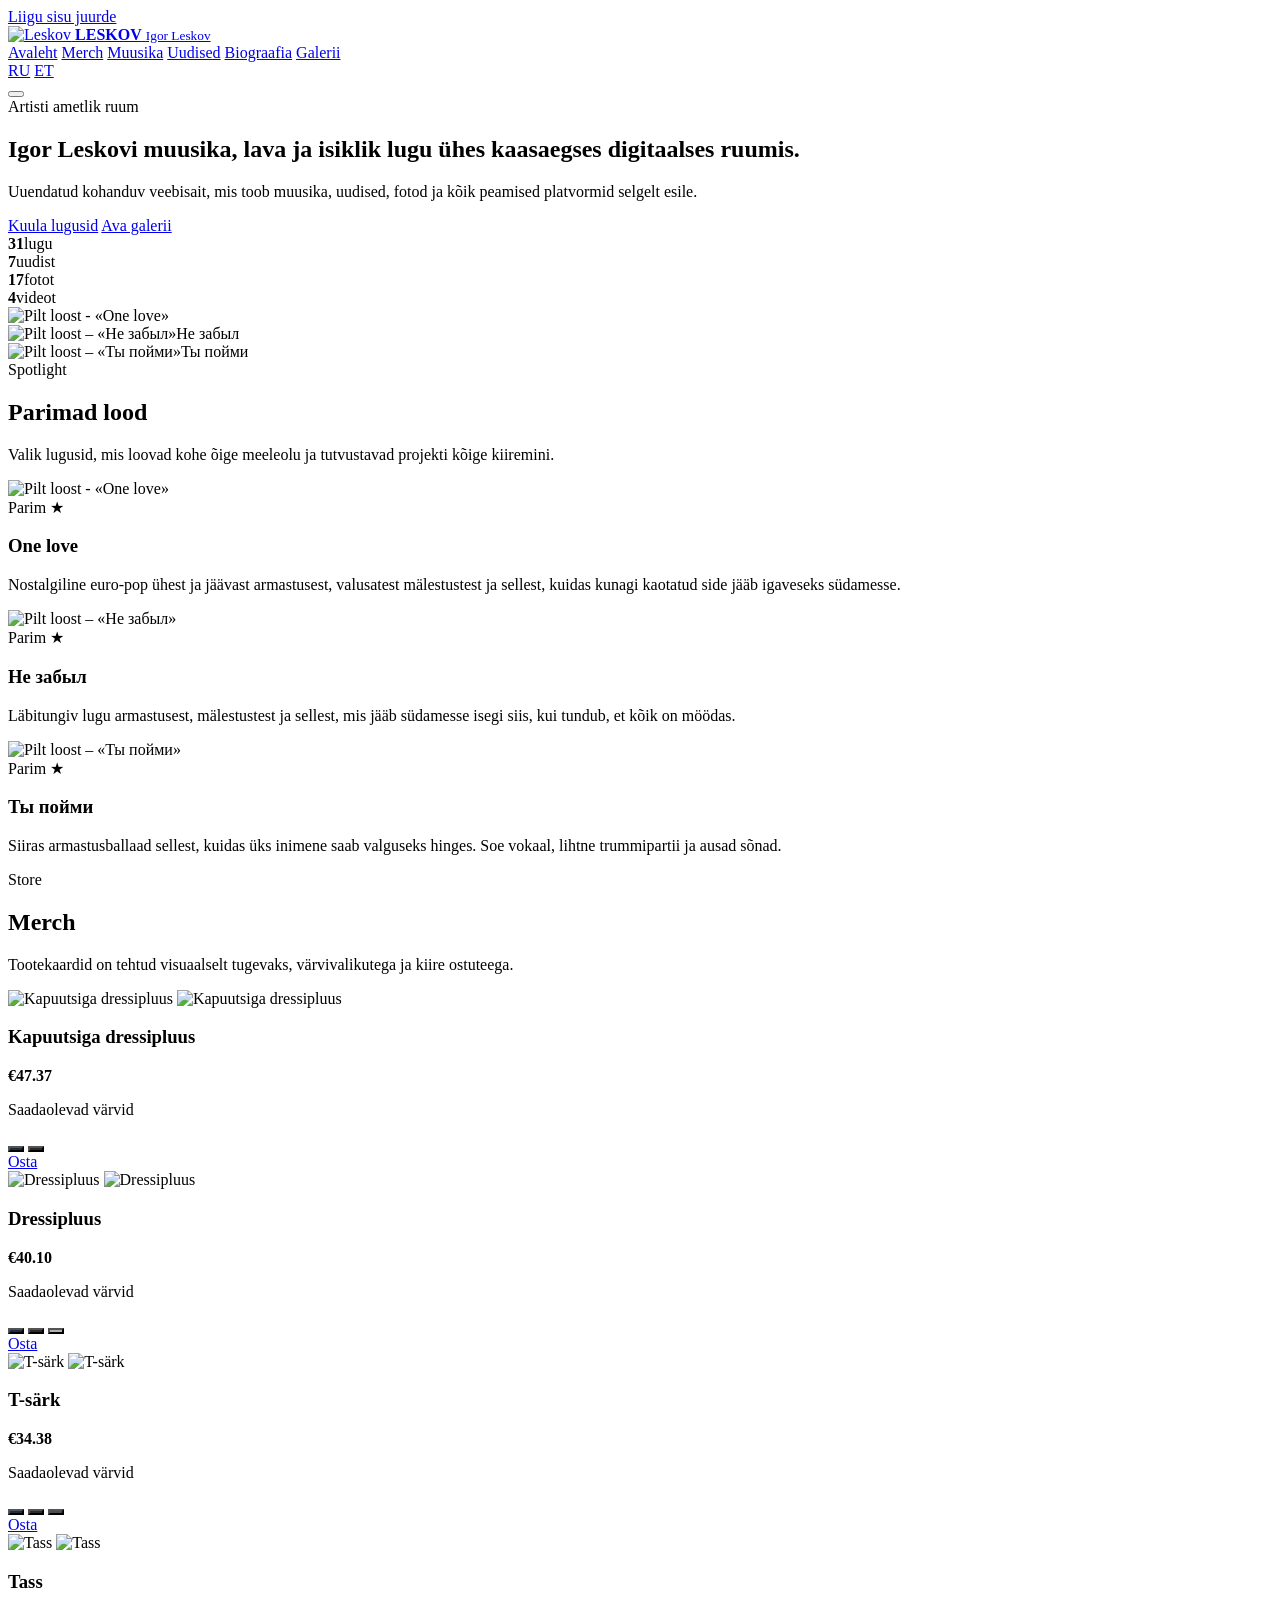
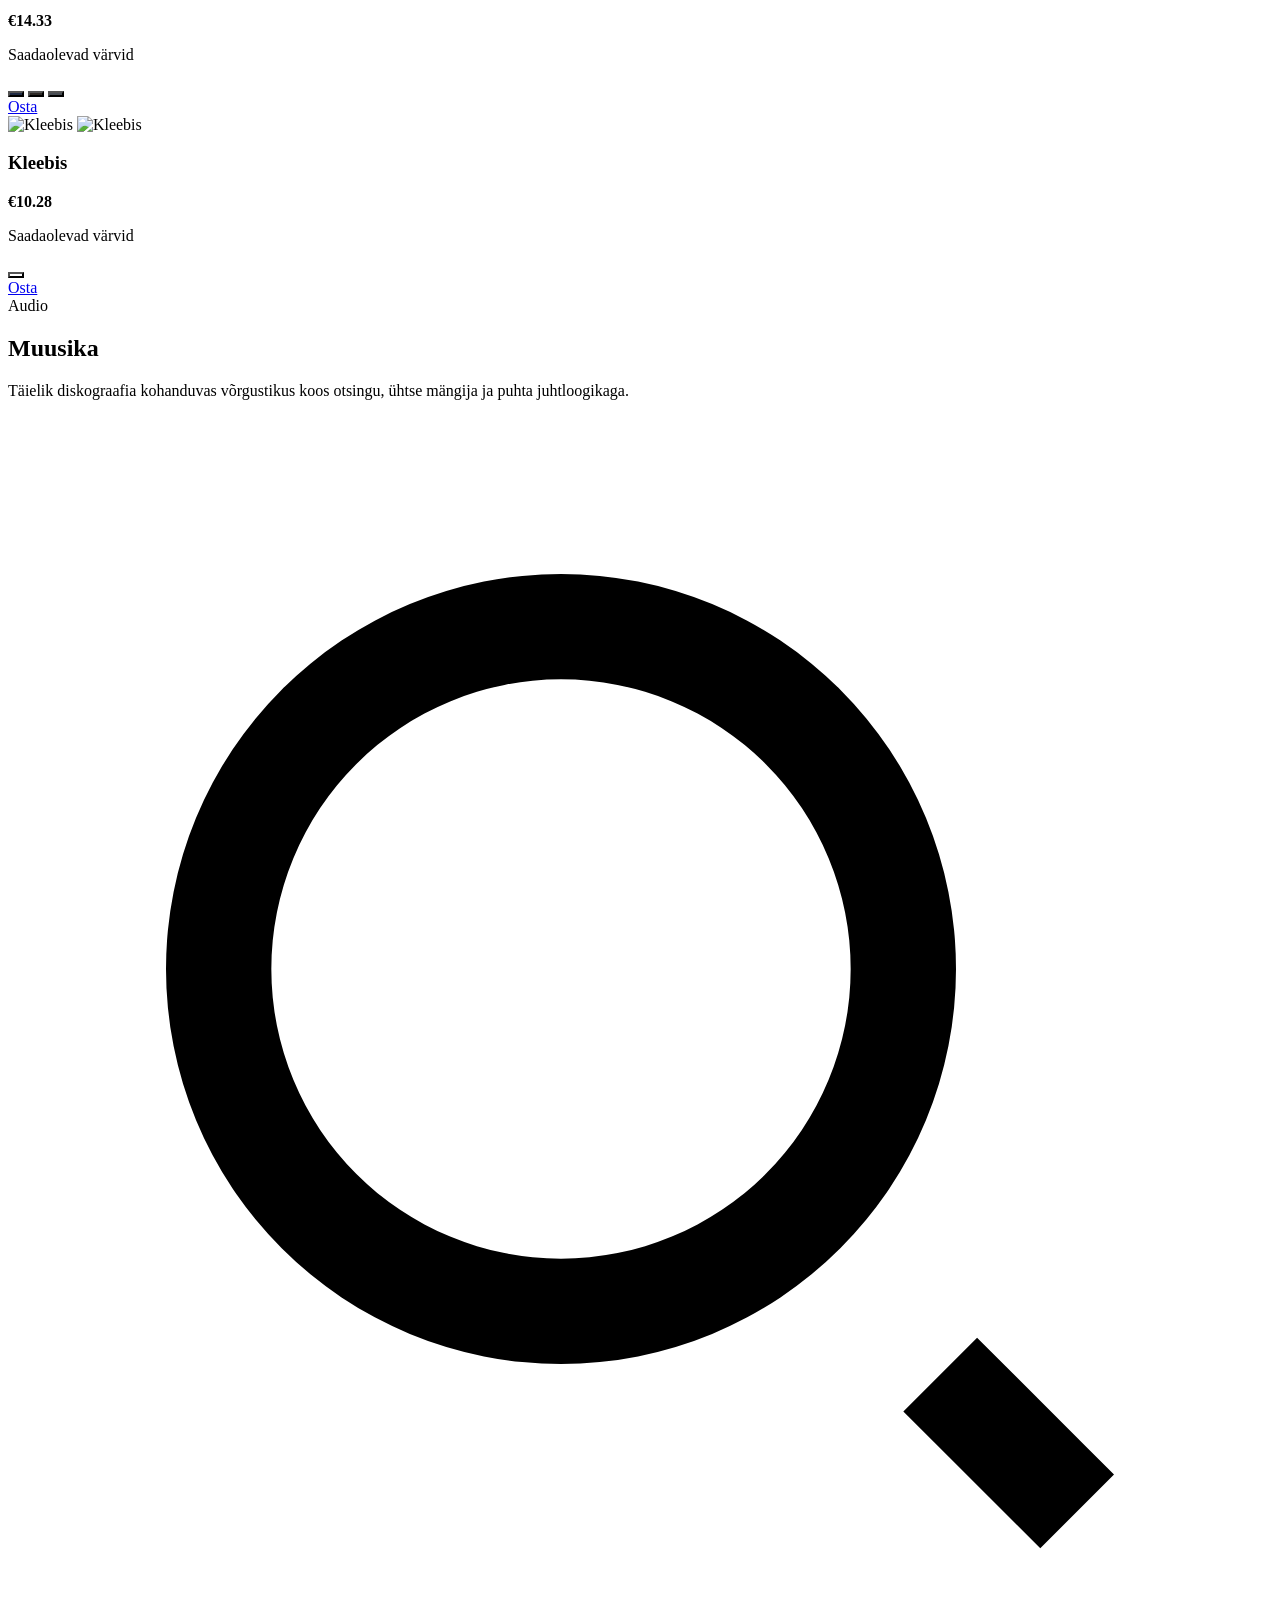
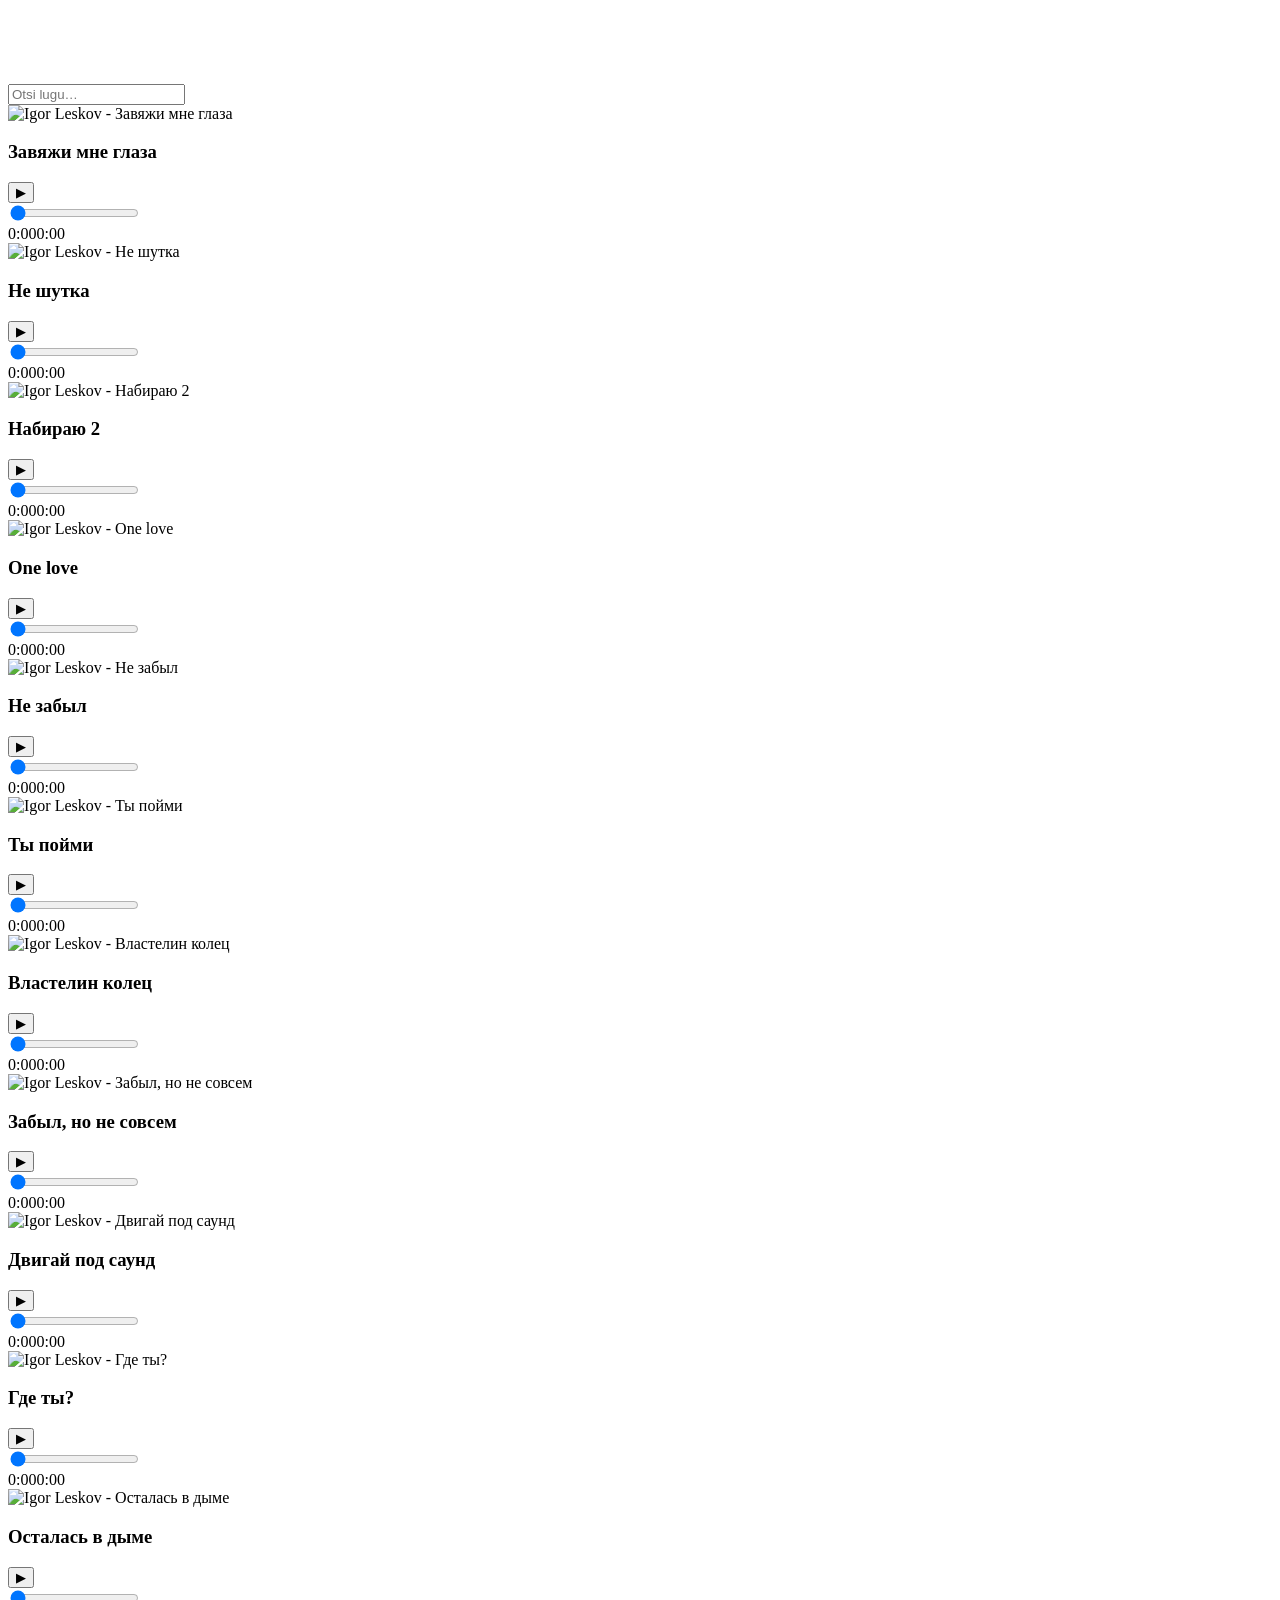
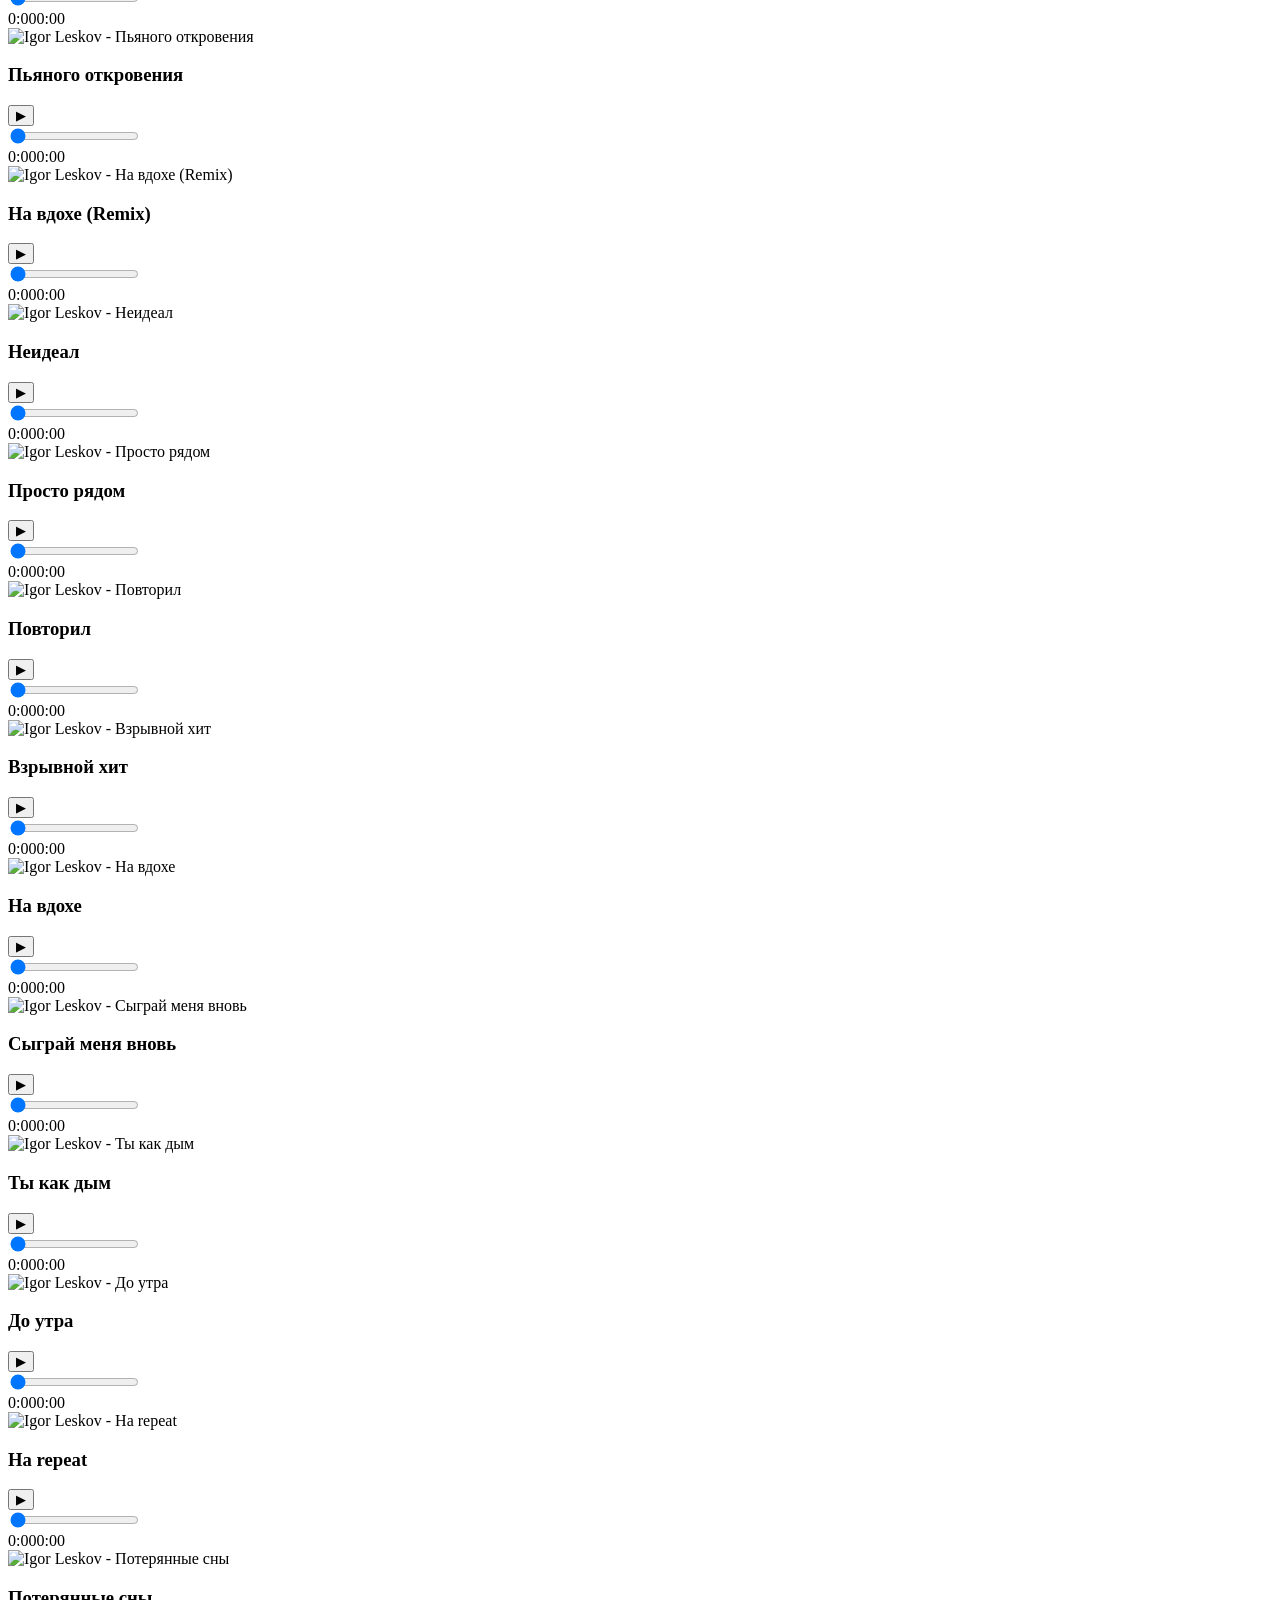
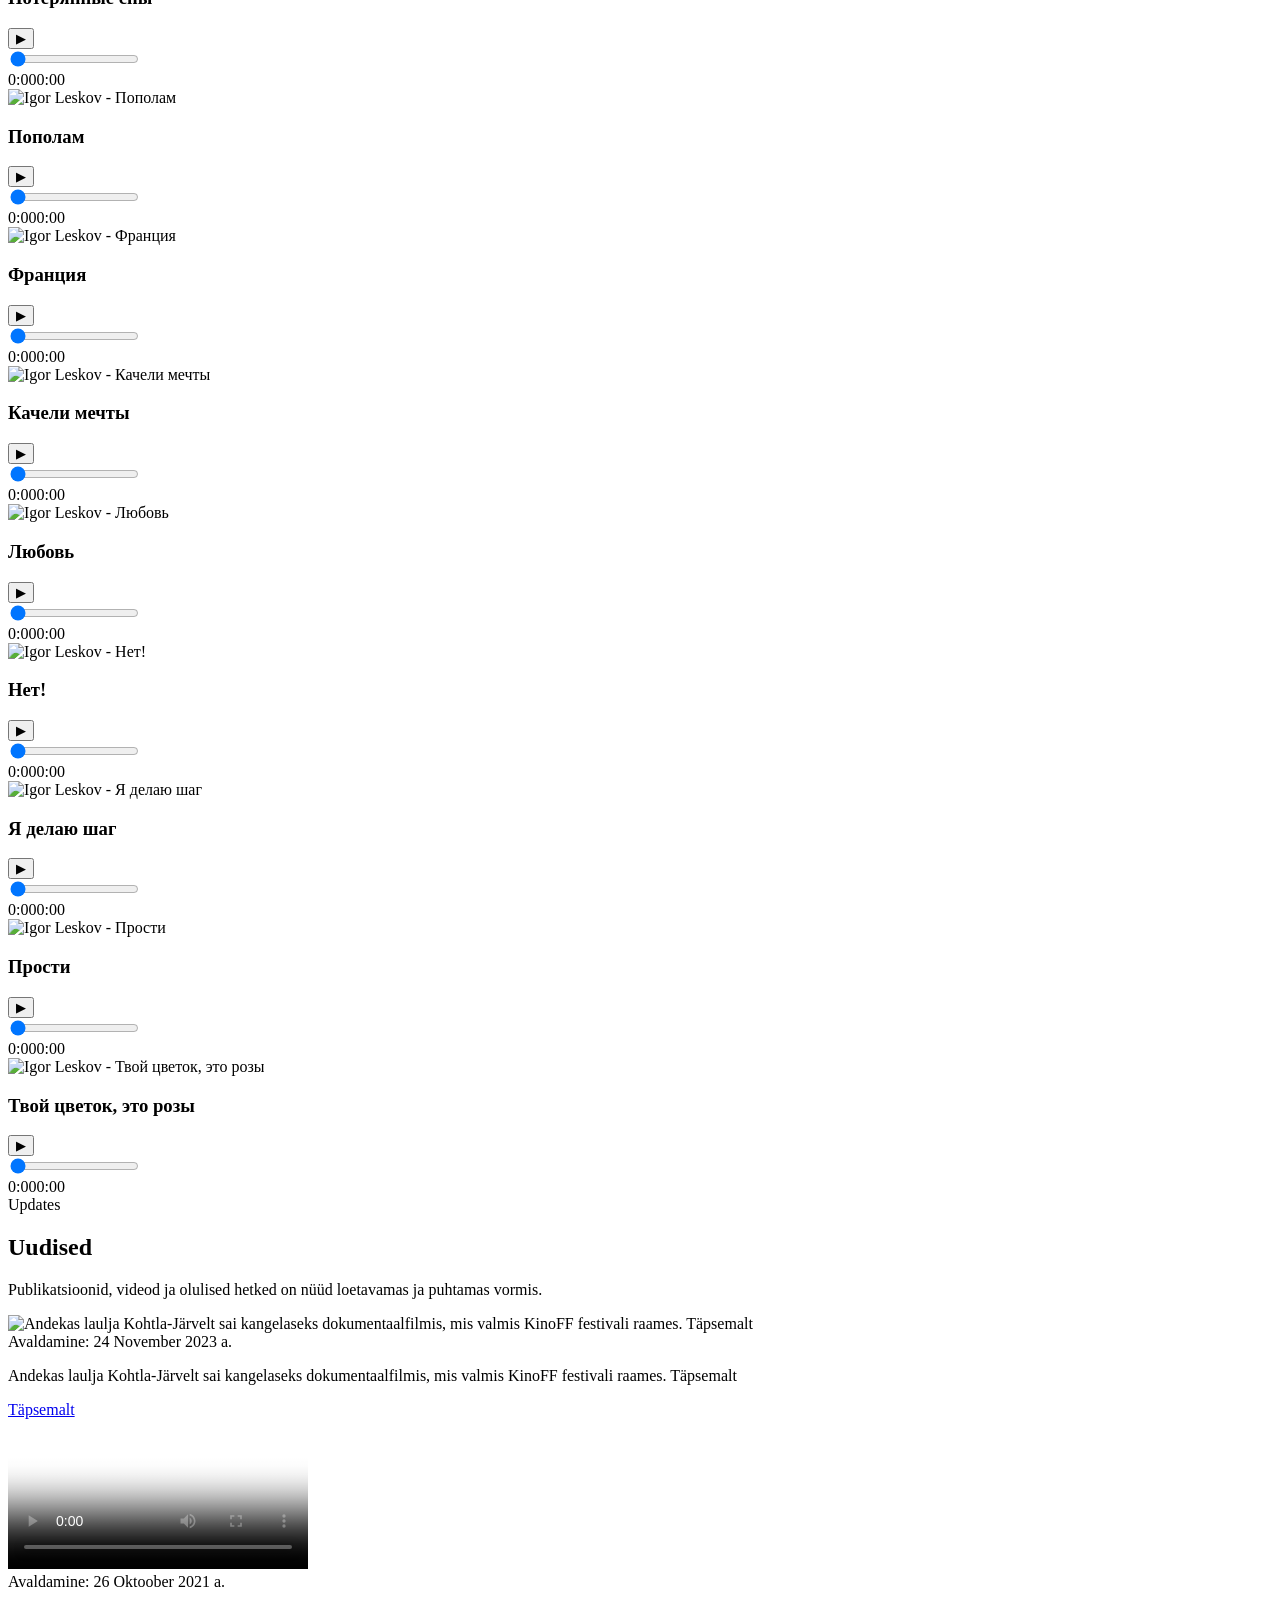
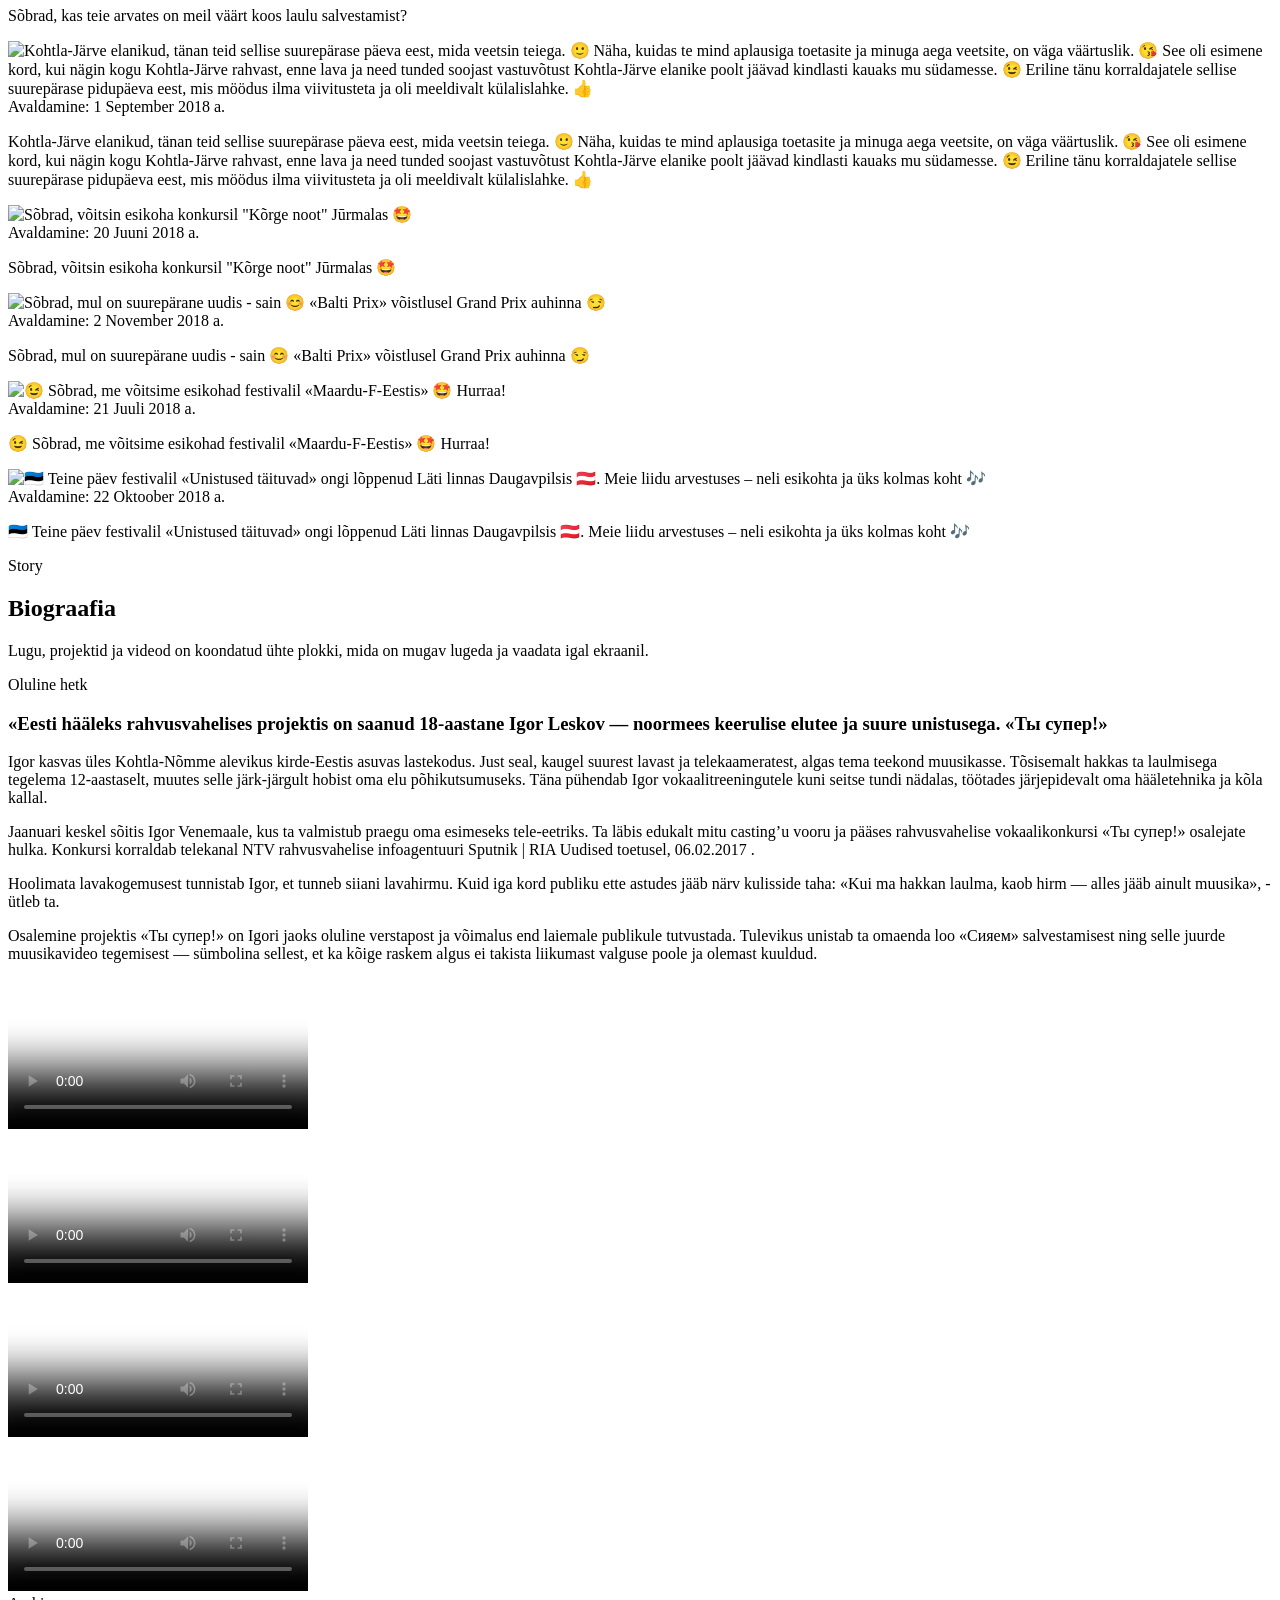
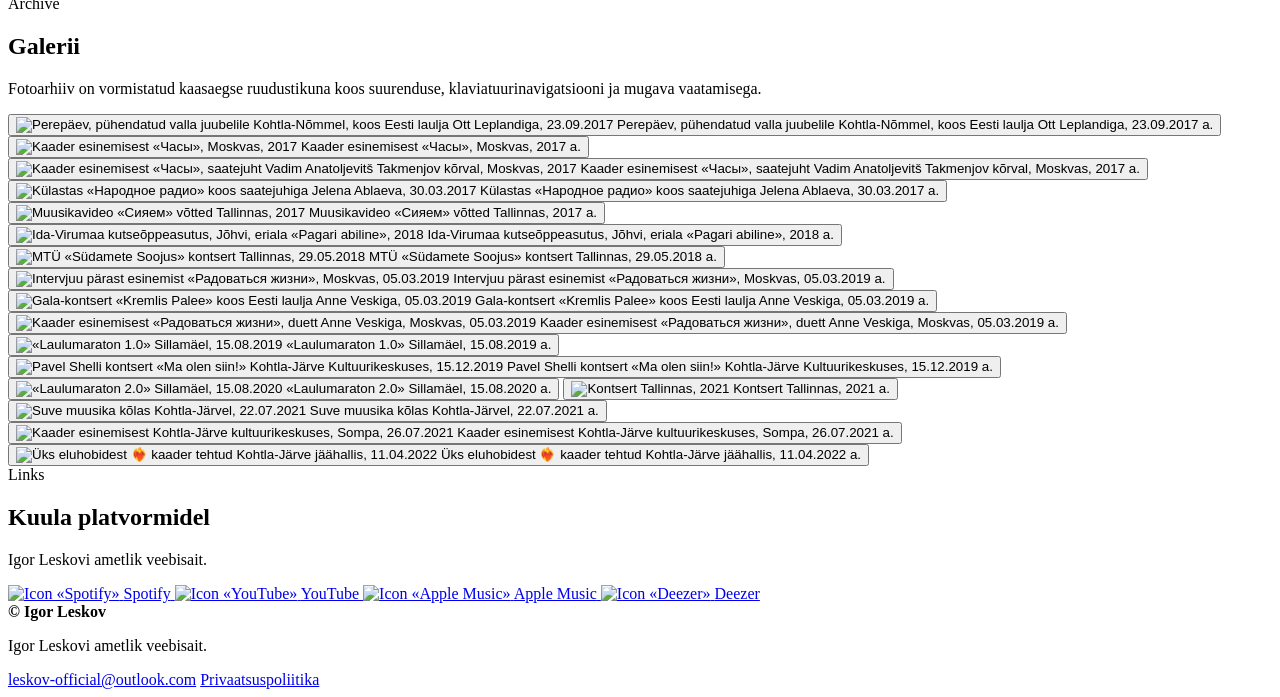
==== index_et.html @ e86a99e0 "Add files via upload" ====
<!DOCTYPE html>
<html lang="et">
<head>
  <meta charset="UTF-8">
  <meta name="viewport" content="width=device-width, initial-scale=1.0">
  <title>Leskov — ametlik veebisait</title>
  <meta name="description" content="Igor Leskovi ametlik veebisait: muusika, uudised, biograafia, videod, galerii ja merch kaasaegses kohanduvas vormis.">
  <meta name="theme-color" content="#090b17">
  <meta property="og:title" content="Leskov — ametlik veebisait">
  <meta property="og:description" content="Igor Leskovi ametlik veebisait: muusika, uudised, biograafia, videod, galerii ja merch kaasaegses kohanduvas vormis.">
  <meta property="og:type" content="website">
  <meta property="og:url" content="https://leskov.online/index_et.html">
  <meta property="og:image" content="https://leskov.online/images/1.webp">
  <meta property="og:locale" content="et_EE">
  <meta name="twitter:card" content="summary_large_image">
  <link rel="icon" href="images/dark-favicon.png" type="image/x-icon">
  <link rel="apple-touch-icon" sizes="180x180" href="images/apple-touch-icon.webp">
  <link rel="manifest" href="manifest.json">
  <link rel="canonical" href="https://leskov.online/index_et.html">
  <link rel="alternate" hreflang="ru" href="https://leskov.online/index.html">
  <link rel="alternate" hreflang="et" href="https://leskov.online/index_et.html">
  <link rel="alternate" hreflang="x-default" href="https://leskov.online/index.html">
  <link rel="preload" href="styles/site.css" as="style">
  <link rel="stylesheet" href="styles/site.css">
  <script type="application/ld+json">{
  "@context": "https://schema.org",
  "@type": "MusicGroup",
  "name": "Igor Leskov",
  "alternateName": "Leskov",
  "url": "https://leskov.online/index_et.html",
  "image": "https://leskov.online/images/1.webp",
  "sameAs": [
    "https://open.spotify.com/artist/6qrNmKP6uxLt9IH6cuPBic",
    "https://youtube.com/channel/UCfC91zJRgy1RGHSk66JaquA",
    "https://music.apple.com/ee/artist/igor-leskov/1499182530",
    "https://deezer.com/de/artist/64176502"
  ],
  "description": "Igor Leskovi ametlik veebisait: muusika, uudised, biograafia, videod, galerii ja merch kaasaegses kohanduvas vormis."
}</script>
</head>
<body data-lang="et">
  <a class="skip-link" href="#content">Liigu sisu juurde</a>
  <div class="page-shell">
    <div class="bg-orb bg-orb-one"></div>
    <div class="bg-orb bg-orb-two"></div>
    <div class="bg-grid"></div>

    <header class="site-header">
      <div class="container header-inner">
        <a class="brand" href="index_et.html" aria-label="Leskov home">
          <img src="images/logo.webp" alt="Leskov" width="56" height="56" fetchpriority="high">
          <span class="brand-copy">
            <strong>LESKOV</strong>
            <small>Igor Leskov</small>
          </span>
        </a>

        <nav class="site-nav" id="site-nav" aria-label="primary">
          <a href="#home" data-nav-link>Avaleht</a>
<a href="#shop" data-nav-link>Merch</a>
<a href="#music" data-nav-link>Muusika</a>
<a href="#news" data-nav-link>Uudised</a>
<a href="#biography" data-nav-link>Biograafia</a>
<a href="#gallery" data-nav-link>Galerii</a>
        </nav>

        <div class="header-actions">
          <div class="language-switcher">
            <a class="lang-pill " href="index.html">RU</a>
            <a class="lang-pill is-active" href="index_et.html">ET</a>
          </div>
          <button class="menu-toggle" type="button" aria-expanded="false" aria-controls="site-nav" aria-label="Ava menüü" data-menu-toggle>
            <span></span><span></span><span></span>
          </button>
        </div>
      </div>
    </header>

    <main id="content">
      <section class="hero-section" id="home">
        <div class="container hero-grid">
          <div class="hero-copy reveal">
            <span class="eyebrow">Artisti ametlik ruum</span>
            <h1>Igor Leskovi muusika, lava ja isiklik lugu ühes kaasaegses digitaalses ruumis.</h1>
            <p>Uuendatud kohanduv veebisait, mis toob muusika, uudised, fotod ja kõik peamised platvormid selgelt esile.</p>
            <div class="hero-actions">
              <a class="button" href="#music">Kuula lugusid</a>
              <a class="button button-secondary" href="#gallery">Ava galerii</a>
            </div>
            <div class="hero-stats"><div class="hero-stat"><strong>31</strong><span>lugu</span></div>
<div class="hero-stat"><strong>7</strong><span>uudist</span></div>
<div class="hero-stat"><strong>17</strong><span>fotot</span></div>
<div class="hero-stat"><strong>4</strong><span>videot</span></div></div>
          </div>

          <div class="hero-visual reveal">
            <div class="visual-main">
              <img src="images/1.webp" alt="Pilt loost - «One love»" fetchpriority="high">
            </div>
            <div class="visual-stack">
              <div class="stack-card"><img src="images/3.webp" alt="Pilt loost – «Не забыл»" loading="lazy"><span>Не забыл</span></div><div class="stack-card"><img src="images/2.webp" alt="Pilt loost – «Ты пойми»" loading="lazy"><span>Ты пойми</span></div>
            </div>
          </div>
        </div>
      </section>

      <section class="section-block" aria-labelledby="featured-title">
        <div class="container">
          <div class="section-head reveal">
            <div>
              <span class="eyebrow">Spotlight</span>
              <h2 id="featured-title">Parimad lood</h2>
            </div>
            <p>Valik lugusid, mis loovad kohe õige meeleolu ja tutvustavad projekti kõige kiiremini.</p>
          </div>
          <div class="featured-grid"><article class="featured-card reveal">
  <div class="featured-media"><img src="images/1.webp" alt="Pilt loost - «One love»" fetchpriority="high"></div>
  <div class="featured-copy">
    <span class="pill">Parim ★</span>
    <h3>One love</h3>
    <p>Nostalgiline euro-pop ühest ja jäävast armastusest, valusatest mälestustest ja sellest, kuidas kunagi kaotatud side jääb igaveseks südamesse.</p>
  </div>
</article>
<article class="featured-card reveal">
  <div class="featured-media"><img src="images/3.webp" alt="Pilt loost – «Не забыл»" loading="lazy"></div>
  <div class="featured-copy">
    <span class="pill">Parim ★</span>
    <h3>Не забыл</h3>
    <p>Läbitungiv lugu armastusest, mälestustest ja sellest, mis jääb südamesse isegi siis, kui tundub, et kõik on möödas.</p>
  </div>
</article>
<article class="featured-card reveal">
  <div class="featured-media"><img src="images/2.webp" alt="Pilt loost – «Ты пойми»" loading="lazy"></div>
  <div class="featured-copy">
    <span class="pill">Parim ★</span>
    <h3>Ты пойми</h3>
    <p>Siiras armastusballaad sellest, kuidas üks inimene saab valguseks hinges. Soe vokaal, lihtne trummipartii ja ausad sõnad.</p>
  </div>
</article></div>
        </div>
      </section>

      <section class="section-block" id="shop" aria-labelledby="shop-title">
        <div class="container">
          <div class="section-head reveal">
            <div>
              <span class="eyebrow">Store</span>
              <h2 id="shop-title">Merch</h2>
            </div>
            <p>Tootekaardid on tehtud visuaalselt tugevaks, värvivalikutega ja kiire ostuteega.</p>
          </div>
          <div class="shop-grid"><article class="shop-card reveal" data-shop-card>
  <div class="shop-visual" data-front="images/500.webp" data-back="images/500-hover.webp">
    <img class="shop-image is-front" src="images/500.webp" alt="Kapuutsiga dressipluus" loading="lazy">
    <img class="shop-image is-back" src="images/500-hover.webp" alt="Kapuutsiga dressipluus" loading="lazy">
  </div>
  <div class="shop-copy">
    <div class="shop-line">
      <h3>Kapuutsiga dressipluus</h3>
      <strong>€47.37</strong>
    </div>
    <p class="shop-meta">Saadaolevad värvid</p>
    <div class="color-row"><button class="color-dot is-selected" type="button" aria-label="Kapuutsiga dressipluus" style="background-color: rgb(31, 42, 68);" data-buy-url="https://my-store-109c5bf.creator-spring.com/listing/leskov?product=377&amp;variation=100072" data-front="images/500.webp" data-back="images/500-hover.webp"></button>
<button class="color-dot " type="button" aria-label="Kapuutsiga dressipluus" style="background-color: rgb(45, 41, 38);" data-buy-url="https://my-store-109c5bf.creator-spring.com/listing/leskov?product=377&amp;variation=100069" data-front="images/501.webp" data-back="images/501-hover.webp"></button></div>
    <a class="button button-secondary" data-buy-link href="https://my-store-109c5bf.creator-spring.com/listing/leskov?product=377&amp;variation=100072" target="_blank" rel="noopener noreferrer">Osta</a>
  </div>
</article>
<article class="shop-card reveal" data-shop-card>
  <div class="shop-visual" data-front="images/600.webp" data-back="images/600-hover.webp">
    <img class="shop-image is-front" src="images/600.webp" alt="Dressipluus" loading="lazy">
    <img class="shop-image is-back" src="images/600-hover.webp" alt="Dressipluus" loading="lazy">
  </div>
  <div class="shop-copy">
    <div class="shop-line">
      <h3>Dressipluus</h3>
      <strong>€40.10</strong>
    </div>
    <p class="shop-meta">Saadaolevad värvid</p>
    <div class="color-row"><button class="color-dot is-selected" type="button" aria-label="Dressipluus" style="background-color: rgb(31, 42, 68);" data-buy-url="https://my-store-109c5bf.creator-spring.com/listing/leskov?product=378&amp;variation=100090" data-front="images/600.webp" data-back="images/600-hover.webp"></button>
<button class="color-dot " type="button" aria-label="Dressipluus" style="background-color: rgb(45, 41, 38);" data-buy-url="https://my-store-109c5bf.creator-spring.com/listing/leskov?product=378&amp;variation=100077" data-front="images/601.webp" data-back="images/601-hover.webp"></button>
<button class="color-dot " type="button" aria-label="Dressipluus" style="background-color: rgb(177, 179, 179);" data-buy-url="https://my-store-109c5bf.creator-spring.com/listing/leskov?product=378&amp;variation=103505" data-front="images/602.webp" data-back="images/602-hover.webp"></button></div>
    <a class="button button-secondary" data-buy-link href="https://my-store-109c5bf.creator-spring.com/listing/leskov?product=378&amp;variation=100090" target="_blank" rel="noopener noreferrer">Osta</a>
  </div>
</article>
<article class="shop-card reveal" data-shop-card>
  <div class="shop-visual" data-front="images/701.webp" data-back="images/701-hover.webp">
    <img class="shop-image is-front" src="images/701.webp" alt="T-särk" loading="lazy">
    <img class="shop-image is-back" src="images/701-hover.webp" alt="T-särk" loading="lazy">
  </div>
  <div class="shop-copy">
    <div class="shop-line">
      <h3>T-särk</h3>
      <strong>€34.38</strong>
    </div>
    <p class="shop-meta">Saadaolevad värvid</p>
    <div class="color-row"><button class="color-dot is-selected" type="button" aria-label="T-särk" style="background-color: rgb(31, 42, 68);" data-buy-url="https://my-store-109c5bf.creator-spring.com/listing/leskov?product=2213&amp;variation=106227" data-front="images/701.webp" data-back="images/701-hover.webp"></button>
<button class="color-dot " type="button" aria-label="T-särk" style="background-color: rgb(45, 41, 38);" data-buy-url="https://my-store-109c5bf.creator-spring.com/listing/leskov?product=2213&amp;variation=106173" data-front="images/700.webp" data-back="images/700-hover.webp"></button>
<button class="color-dot " type="button" aria-label="T-särk" style="background-color: rgb(71, 76, 83);" data-buy-url="https://my-store-109c5bf.creator-spring.com/listing/leskov?product=2213&amp;variation=106228" data-front="images/702.webp" data-back="images/702-hover.webp"></button></div>
    <a class="button button-secondary" data-buy-link href="https://my-store-109c5bf.creator-spring.com/listing/leskov?product=2213&amp;variation=106227" target="_blank" rel="noopener noreferrer">Osta</a>
  </div>
</article>
<article class="shop-card reveal" data-shop-card>
  <div class="shop-visual" data-front="images/901.webp" data-back="images/901-hover.webp">
    <img class="shop-image is-front" src="images/901.webp" alt="Tass" loading="lazy">
    <img class="shop-image is-back" src="images/901-hover.webp" alt="Tass" loading="lazy">
  </div>
  <div class="shop-copy">
    <div class="shop-line">
      <h3>Tass</h3>
      <strong>€14.33</strong>
    </div>
    <p class="shop-meta">Saadaolevad värvid</p>
    <div class="color-row"><button class="color-dot is-selected" type="button" aria-label="Tass" style="background-color: rgb(31, 42, 68);" data-buy-url="https://my-store-109c5bf.creator-spring.com/listing/leskov?product=1566&amp;variation=104947" data-front="images/901.webp" data-back="images/901-hover.webp"></button>
<button class="color-dot " type="button" aria-label="Tass" style="background-color: rgb(45, 41, 38);" data-buy-url="https://my-store-109c5bf.creator-spring.com/listing/leskov?product=1566&amp;variation=104946" data-front="images/900.webp" data-back="images/900-hover.webp"></button>
<button class="color-dot " type="button" aria-label="Tass" style="background-color: rgb(71, 76, 83);" data-buy-url="https://my-store-109c5bf.creator-spring.com/listing/leskov?product=1566&amp;variation=104938" data-front="images/902.webp" data-back="images/902-hover.webp"></button></div>
    <a class="button button-secondary" data-buy-link href="https://my-store-109c5bf.creator-spring.com/listing/leskov?product=1566&amp;variation=104947" target="_blank" rel="noopener noreferrer">Osta</a>
  </div>
</article>
<article class="shop-card reveal" data-shop-card>
  <div class="shop-visual" data-front="images/800.webp" data-back="images/800.webp">
    <img class="shop-image is-front" src="images/800.webp" alt="Kleebis" loading="lazy">
    <img class="shop-image is-back" src="images/800.webp" alt="Kleebis" loading="lazy">
  </div>
  <div class="shop-copy">
    <div class="shop-line">
      <h3>Kleebis</h3>
      <strong>€10.28</strong>
    </div>
    <p class="shop-meta">Saadaolevad värvid</p>
    <div class="color-row"><button class="color-dot is-selected" type="button" aria-label="Kleebis" style="background-color: rgb(255, 255, 255);" data-buy-url="https://my-store-109c5bf.creator-spring.com/listing/leskov?product=794&amp;variation=103544" data-front="images/901.webp" data-back="images/901-hover.webp"></button></div>
    <a class="button button-secondary" data-buy-link href="https://my-store-109c5bf.creator-spring.com/listing/leskov?product=794&amp;variation=103544" target="_blank" rel="noopener noreferrer">Osta</a>
  </div>
</article></div>
        </div>
      </section>

      <section class="section-block" id="music" aria-labelledby="music-title">
        <div class="container">
          <div class="section-head reveal">
            <div>
              <span class="eyebrow">Audio</span>
              <h2 id="music-title">Muusika</h2>
            </div>
            <p>Täielik diskograafia kohanduvas võrgustikus koos otsingu, ühtse mängija ja puhta juhtloogikaga.</p>
          </div>
          <div class="music-toolbar reveal">
            <label class="search-box">
              <svg viewBox="0 0 24 24" aria-hidden="true"><path d="M10.5 3a7.5 7.5 0 1 1 0 15a7.5 7.5 0 0 1 0-15Zm0 2a5.5 5.5 0 1 0 0 11a5.5 5.5 0 0 0 0-11Zm7.9 12.5l2.6 2.6l-1.4 1.4l-2.6-2.6z"></path></svg>
              <input type="search" placeholder="Otsi lugu…" data-track-search>
            </label>
          </div>
          <div class="track-grid" data-track-grid><article class="track-card reveal" data-track-card data-track-title="завяжи мне глаза">
  <div class="track-cover">
    <img src="images/Завяжи мне глаза.webp" alt="Igor Leskov - Завяжи мне глаза" loading="lazy">
  </div>
  <div class="track-body">
    <h3>Завяжи мне глаза</h3>
    <div class="player" data-player>
      <audio preload="metadata" src="audio/Завяжи мне глаза.mp3"></audio>
      <button class="player-button" type="button" aria-label="Esita">▶</button>
      <div class="player-meta">
        <input class="player-range" type="range" min="0" max="100" value="0" step="0.1" aria-label="progress">
        <div class="player-times"><span data-current>0:00</span><span data-duration>0:00</span></div>
      </div>
    </div>
  </div>
</article>
<article class="track-card reveal" data-track-card data-track-title="не шутка">
  <div class="track-cover">
    <img src="images/Не шутка.webp" alt="Igor Leskov - Не шутка" loading="lazy">
  </div>
  <div class="track-body">
    <h3>Не шутка</h3>
    <div class="player" data-player>
      <audio preload="metadata" src="audio/Не шутка.mp3"></audio>
      <button class="player-button" type="button" aria-label="Esita">▶</button>
      <div class="player-meta">
        <input class="player-range" type="range" min="0" max="100" value="0" step="0.1" aria-label="progress">
        <div class="player-times"><span data-current>0:00</span><span data-duration>0:00</span></div>
      </div>
    </div>
  </div>
</article>
<article class="track-card reveal" data-track-card data-track-title="набираю 2">
  <div class="track-cover">
    <img src="images/Набираю.webp" alt="Igor Leskov - Набираю 2" loading="lazy">
  </div>
  <div class="track-body">
    <h3>Набираю 2</h3>
    <div class="player" data-player>
      <audio preload="metadata" src="audio/Набираю 2.mp3"></audio>
      <button class="player-button" type="button" aria-label="Esita">▶</button>
      <div class="player-meta">
        <input class="player-range" type="range" min="0" max="100" value="0" step="0.1" aria-label="progress">
        <div class="player-times"><span data-current>0:00</span><span data-duration>0:00</span></div>
      </div>
    </div>
  </div>
</article>
<article class="track-card reveal" data-track-card data-track-title="one love">
  <div class="track-cover">
    <img src="images/One love.webp" alt="Igor Leskov - One love" loading="lazy">
  </div>
  <div class="track-body">
    <h3>One love</h3>
    <div class="player" data-player>
      <audio preload="metadata" src="audio/One love.mp3"></audio>
      <button class="player-button" type="button" aria-label="Esita">▶</button>
      <div class="player-meta">
        <input class="player-range" type="range" min="0" max="100" value="0" step="0.1" aria-label="progress">
        <div class="player-times"><span data-current>0:00</span><span data-duration>0:00</span></div>
      </div>
    </div>
  </div>
</article>
<article class="track-card reveal" data-track-card data-track-title="не забыл">
  <div class="track-cover">
    <img src="images/Не забыл.webp" alt="Igor Leskov - Не забыл" loading="lazy">
  </div>
  <div class="track-body">
    <h3>Не забыл</h3>
    <div class="player" data-player>
      <audio preload="metadata" src="audio/Не забыл.mp3"></audio>
      <button class="player-button" type="button" aria-label="Esita">▶</button>
      <div class="player-meta">
        <input class="player-range" type="range" min="0" max="100" value="0" step="0.1" aria-label="progress">
        <div class="player-times"><span data-current>0:00</span><span data-duration>0:00</span></div>
      </div>
    </div>
  </div>
</article>
<article class="track-card reveal" data-track-card data-track-title="ты пойми">
  <div class="track-cover">
    <img src="images/Ты пойми.webp" alt="Igor Leskov - Ты пойми" loading="lazy">
  </div>
  <div class="track-body">
    <h3>Ты пойми</h3>
    <div class="player" data-player>
      <audio preload="metadata" src="audio/Ты пойми.mp3"></audio>
      <button class="player-button" type="button" aria-label="Esita">▶</button>
      <div class="player-meta">
        <input class="player-range" type="range" min="0" max="100" value="0" step="0.1" aria-label="progress">
        <div class="player-times"><span data-current>0:00</span><span data-duration>0:00</span></div>
      </div>
    </div>
  </div>
</article>
<article class="track-card reveal" data-track-card data-track-title="властелин колец">
  <div class="track-cover">
    <img src="images/5.webp" alt="Igor Leskov - Властелин колец" loading="lazy">
  </div>
  <div class="track-body">
    <h3>Властелин колец</h3>
    <div class="player" data-player>
      <audio preload="metadata" src="audio/Властелин колец.mp3"></audio>
      <button class="player-button" type="button" aria-label="Esita">▶</button>
      <div class="player-meta">
        <input class="player-range" type="range" min="0" max="100" value="0" step="0.1" aria-label="progress">
        <div class="player-times"><span data-current>0:00</span><span data-duration>0:00</span></div>
      </div>
    </div>
  </div>
</article>
<article class="track-card reveal" data-track-card data-track-title="забыл, но не совсем">
  <div class="track-cover">
    <img src="images/5.webp" alt="Igor Leskov - Забыл, но не совсем" loading="lazy">
  </div>
  <div class="track-body">
    <h3>Забыл, но не совсем</h3>
    <div class="player" data-player>
      <audio preload="metadata" src="audio/Забыл, но не совсем.mp3"></audio>
      <button class="player-button" type="button" aria-label="Esita">▶</button>
      <div class="player-meta">
        <input class="player-range" type="range" min="0" max="100" value="0" step="0.1" aria-label="progress">
        <div class="player-times"><span data-current>0:00</span><span data-duration>0:00</span></div>
      </div>
    </div>
  </div>
</article>
<article class="track-card reveal" data-track-card data-track-title="двигай под саунд">
  <div class="track-cover">
    <img src="images/5.webp" alt="Igor Leskov - Двигай под саунд" loading="lazy">
  </div>
  <div class="track-body">
    <h3>Двигай под саунд</h3>
    <div class="player" data-player>
      <audio preload="metadata" src="audio/Двигай под саунд.mp3"></audio>
      <button class="player-button" type="button" aria-label="Esita">▶</button>
      <div class="player-meta">
        <input class="player-range" type="range" min="0" max="100" value="0" step="0.1" aria-label="progress">
        <div class="player-times"><span data-current>0:00</span><span data-duration>0:00</span></div>
      </div>
    </div>
  </div>
</article>
<article class="track-card reveal" data-track-card data-track-title="где ты?">
  <div class="track-cover">
    <img src="images/5.webp" alt="Igor Leskov - Где ты?" loading="lazy">
  </div>
  <div class="track-body">
    <h3>Где ты?</h3>
    <div class="player" data-player>
      <audio preload="metadata" src="audio/Где-ты.mp3"></audio>
      <button class="player-button" type="button" aria-label="Esita">▶</button>
      <div class="player-meta">
        <input class="player-range" type="range" min="0" max="100" value="0" step="0.1" aria-label="progress">
        <div class="player-times"><span data-current>0:00</span><span data-duration>0:00</span></div>
      </div>
    </div>
  </div>
</article>
<article class="track-card reveal" data-track-card data-track-title="осталась в дыме">
  <div class="track-cover">
    <img src="images/5.webp" alt="Igor Leskov - Осталась в дыме" loading="lazy">
  </div>
  <div class="track-body">
    <h3>Осталась в дыме</h3>
    <div class="player" data-player>
      <audio preload="metadata" src="audio/Осталась в дыме.mp3"></audio>
      <button class="player-button" type="button" aria-label="Esita">▶</button>
      <div class="player-meta">
        <input class="player-range" type="range" min="0" max="100" value="0" step="0.1" aria-label="progress">
        <div class="player-times"><span data-current>0:00</span><span data-duration>0:00</span></div>
      </div>
    </div>
  </div>
</article>
<article class="track-card reveal" data-track-card data-track-title="пьяного откровения">
  <div class="track-cover">
    <img src="images/Пьяного откровения.webp" alt="Igor Leskov - Пьяного откровения" loading="lazy">
  </div>
  <div class="track-body">
    <h3>Пьяного откровения</h3>
    <div class="player" data-player>
      <audio preload="metadata" src="audio/Пьяного откровения.mp3"></audio>
      <button class="player-button" type="button" aria-label="Esita">▶</button>
      <div class="player-meta">
        <input class="player-range" type="range" min="0" max="100" value="0" step="0.1" aria-label="progress">
        <div class="player-times"><span data-current>0:00</span><span data-duration>0:00</span></div>
      </div>
    </div>
  </div>
</article>
<article class="track-card reveal" data-track-card data-track-title="на вдохе (remix)">
  <div class="track-cover">
    <img src="images/na-vdohe-remix.webp" alt="Igor Leskov - На вдохе (Remix)" loading="lazy">
  </div>
  <div class="track-body">
    <h3>На вдохе (Remix)</h3>
    <div class="player" data-player>
      <audio preload="metadata" src="audio/Навдохе1.mp3"></audio>
      <button class="player-button" type="button" aria-label="Esita">▶</button>
      <div class="player-meta">
        <input class="player-range" type="range" min="0" max="100" value="0" step="0.1" aria-label="progress">
        <div class="player-times"><span data-current>0:00</span><span data-duration>0:00</span></div>
      </div>
    </div>
  </div>
</article>
<article class="track-card reveal" data-track-card data-track-title="неидеал">
  <div class="track-cover">
    <img src="images/Неидеал.webp" alt="Igor Leskov - Неидеал" loading="lazy">
  </div>
  <div class="track-body">
    <h3>Неидеал</h3>
    <div class="player" data-player>
      <audio preload="metadata" src="audio/Неидеал.mp3"></audio>
      <button class="player-button" type="button" aria-label="Esita">▶</button>
      <div class="player-meta">
        <input class="player-range" type="range" min="0" max="100" value="0" step="0.1" aria-label="progress">
        <div class="player-times"><span data-current>0:00</span><span data-duration>0:00</span></div>
      </div>
    </div>
  </div>
</article>
<article class="track-card reveal" data-track-card data-track-title="просто рядом">
  <div class="track-cover">
    <img src="images/Просто рядом.webp" alt="Igor Leskov - Просто рядом" loading="lazy">
  </div>
  <div class="track-body">
    <h3>Просто рядом</h3>
    <div class="player" data-player>
      <audio preload="metadata" src="audio/Просто рядом.mp3"></audio>
      <button class="player-button" type="button" aria-label="Esita">▶</button>
      <div class="player-meta">
        <input class="player-range" type="range" min="0" max="100" value="0" step="0.1" aria-label="progress">
        <div class="player-times"><span data-current>0:00</span><span data-duration>0:00</span></div>
      </div>
    </div>
  </div>
</article>
<article class="track-card reveal" data-track-card data-track-title="повторил">
  <div class="track-cover">
    <img src="images/Повторил.webp" alt="Igor Leskov - Повторил" loading="lazy">
  </div>
  <div class="track-body">
    <h3>Повторил</h3>
    <div class="player" data-player>
      <audio preload="metadata" src="audio/Повторил.mp3"></audio>
      <button class="player-button" type="button" aria-label="Esita">▶</button>
      <div class="player-meta">
        <input class="player-range" type="range" min="0" max="100" value="0" step="0.1" aria-label="progress">
        <div class="player-times"><span data-current>0:00</span><span data-duration>0:00</span></div>
      </div>
    </div>
  </div>
</article>
<article class="track-card reveal" data-track-card data-track-title="взрывной хит">
  <div class="track-cover">
    <img src="images/Взрывной хит.webp" alt="Igor Leskov - Взрывной хит" loading="lazy">
  </div>
  <div class="track-body">
    <h3>Взрывной хит</h3>
    <div class="player" data-player>
      <audio preload="metadata" src="audio/Взрывной хит.mp3"></audio>
      <button class="player-button" type="button" aria-label="Esita">▶</button>
      <div class="player-meta">
        <input class="player-range" type="range" min="0" max="100" value="0" step="0.1" aria-label="progress">
        <div class="player-times"><span data-current>0:00</span><span data-duration>0:00</span></div>
      </div>
    </div>
  </div>
</article>
<article class="track-card reveal" data-track-card data-track-title="на вдохе">
  <div class="track-cover">
    <img src="images/На вдохе.webp" alt="Igor Leskov - На вдохе" loading="lazy">
  </div>
  <div class="track-body">
    <h3>На вдохе</h3>
    <div class="player" data-player>
      <audio preload="metadata" src="audio/На вдохе.mp3"></audio>
      <button class="player-button" type="button" aria-label="Esita">▶</button>
      <div class="player-meta">
        <input class="player-range" type="range" min="0" max="100" value="0" step="0.1" aria-label="progress">
        <div class="player-times"><span data-current>0:00</span><span data-duration>0:00</span></div>
      </div>
    </div>
  </div>
</article>
<article class="track-card reveal" data-track-card data-track-title="сыграй меня вновь">
  <div class="track-cover">
    <img src="images/Сыграй меня вновь.webp" alt="Igor Leskov - Сыграй меня вновь" loading="lazy">
  </div>
  <div class="track-body">
    <h3>Сыграй меня вновь</h3>
    <div class="player" data-player>
      <audio preload="metadata" src="audio/Сыграй меня вновь.mp3"></audio>
      <button class="player-button" type="button" aria-label="Esita">▶</button>
      <div class="player-meta">
        <input class="player-range" type="range" min="0" max="100" value="0" step="0.1" aria-label="progress">
        <div class="player-times"><span data-current>0:00</span><span data-duration>0:00</span></div>
      </div>
    </div>
  </div>
</article>
<article class="track-card reveal" data-track-card data-track-title="ты как дым">
  <div class="track-cover">
    <img src="images/Ты как дым.webp" alt="Igor Leskov - Ты как дым" loading="lazy">
  </div>
  <div class="track-body">
    <h3>Ты как дым</h3>
    <div class="player" data-player>
      <audio preload="metadata" src="audio/Ты как дым.mp3"></audio>
      <button class="player-button" type="button" aria-label="Esita">▶</button>
      <div class="player-meta">
        <input class="player-range" type="range" min="0" max="100" value="0" step="0.1" aria-label="progress">
        <div class="player-times"><span data-current>0:00</span><span data-duration>0:00</span></div>
      </div>
    </div>
  </div>
</article>
<article class="track-card reveal" data-track-card data-track-title="до утра">
  <div class="track-cover">
    <img src="images/До утра.webp" alt="Igor Leskov - До утра" loading="lazy">
  </div>
  <div class="track-body">
    <h3>До утра</h3>
    <div class="player" data-player>
      <audio preload="metadata" src="audio/До утра.mp3"></audio>
      <button class="player-button" type="button" aria-label="Esita">▶</button>
      <div class="player-meta">
        <input class="player-range" type="range" min="0" max="100" value="0" step="0.1" aria-label="progress">
        <div class="player-times"><span data-current>0:00</span><span data-duration>0:00</span></div>
      </div>
    </div>
  </div>
</article>
<article class="track-card reveal" data-track-card data-track-title="на repeat">
  <div class="track-cover">
    <img src="images/На repeat.webp" alt="Igor Leskov - На repeat" loading="lazy">
  </div>
  <div class="track-body">
    <h3>На repeat</h3>
    <div class="player" data-player>
      <audio preload="metadata" src="audio/На repeat.mp3"></audio>
      <button class="player-button" type="button" aria-label="Esita">▶</button>
      <div class="player-meta">
        <input class="player-range" type="range" min="0" max="100" value="0" step="0.1" aria-label="progress">
        <div class="player-times"><span data-current>0:00</span><span data-duration>0:00</span></div>
      </div>
    </div>
  </div>
</article>
<article class="track-card reveal" data-track-card data-track-title="потерянные сны">
  <div class="track-cover">
    <img src="images/Потерянные сны.webp" alt="Igor Leskov - Потерянные сны" loading="lazy">
  </div>
  <div class="track-body">
    <h3>Потерянные сны</h3>
    <div class="player" data-player>
      <audio preload="metadata" src="audio/Потерянные сны.mp3"></audio>
      <button class="player-button" type="button" aria-label="Esita">▶</button>
      <div class="player-meta">
        <input class="player-range" type="range" min="0" max="100" value="0" step="0.1" aria-label="progress">
        <div class="player-times"><span data-current>0:00</span><span data-duration>0:00</span></div>
      </div>
    </div>
  </div>
</article>
<article class="track-card reveal" data-track-card data-track-title="пополам">
  <div class="track-cover">
    <img src="images/Пополам.webp" alt="Igor Leskov - Пополам" loading="lazy">
  </div>
  <div class="track-body">
    <h3>Пополам</h3>
    <div class="player" data-player>
      <audio preload="metadata" src="audio/Пополам.mp3"></audio>
      <button class="player-button" type="button" aria-label="Esita">▶</button>
      <div class="player-meta">
        <input class="player-range" type="range" min="0" max="100" value="0" step="0.1" aria-label="progress">
        <div class="player-times"><span data-current>0:00</span><span data-duration>0:00</span></div>
      </div>
    </div>
  </div>
</article>
<article class="track-card reveal" data-track-card data-track-title="франция">
  <div class="track-cover">
    <img src="images/Франция.webp" alt="Igor Leskov - Франция" loading="lazy">
  </div>
  <div class="track-body">
    <h3>Франция</h3>
    <div class="player" data-player>
      <audio preload="metadata" src="audio/Франция.mp3"></audio>
      <button class="player-button" type="button" aria-label="Esita">▶</button>
      <div class="player-meta">
        <input class="player-range" type="range" min="0" max="100" value="0" step="0.1" aria-label="progress">
        <div class="player-times"><span data-current>0:00</span><span data-duration>0:00</span></div>
      </div>
    </div>
  </div>
</article>
<article class="track-card reveal" data-track-card data-track-title="качели мечты">
  <div class="track-cover">
    <img src="images/Качели мечты.webp" alt="Igor Leskov - Качели мечты" loading="lazy">
  </div>
  <div class="track-body">
    <h3>Качели мечты</h3>
    <div class="player" data-player>
      <audio preload="metadata" src="audio/Качели мечты.mp3"></audio>
      <button class="player-button" type="button" aria-label="Esita">▶</button>
      <div class="player-meta">
        <input class="player-range" type="range" min="0" max="100" value="0" step="0.1" aria-label="progress">
        <div class="player-times"><span data-current>0:00</span><span data-duration>0:00</span></div>
      </div>
    </div>
  </div>
</article>
<article class="track-card reveal" data-track-card data-track-title="любовь">
  <div class="track-cover">
    <img src="images/Любовь.webp" alt="Igor Leskov - Любовь" loading="lazy">
  </div>
  <div class="track-body">
    <h3>Любовь</h3>
    <div class="player" data-player>
      <audio preload="metadata" src="audio/Любовь.mp3"></audio>
      <button class="player-button" type="button" aria-label="Esita">▶</button>
      <div class="player-meta">
        <input class="player-range" type="range" min="0" max="100" value="0" step="0.1" aria-label="progress">
        <div class="player-times"><span data-current>0:00</span><span data-duration>0:00</span></div>
      </div>
    </div>
  </div>
</article>
<article class="track-card reveal" data-track-card data-track-title="нет!">
  <div class="track-cover">
    <img src="images/Нет!.webp" alt="Igor Leskov - Нет!" loading="lazy">
  </div>
  <div class="track-body">
    <h3>Нет!</h3>
    <div class="player" data-player>
      <audio preload="metadata" src="audio/Нет!.mp3"></audio>
      <button class="player-button" type="button" aria-label="Esita">▶</button>
      <div class="player-meta">
        <input class="player-range" type="range" min="0" max="100" value="0" step="0.1" aria-label="progress">
        <div class="player-times"><span data-current>0:00</span><span data-duration>0:00</span></div>
      </div>
    </div>
  </div>
</article>
<article class="track-card reveal" data-track-card data-track-title="я делаю шаг">
  <div class="track-cover">
    <img src="images/Я делаю шаг.webp" alt="Igor Leskov - Я делаю шаг" loading="lazy">
  </div>
  <div class="track-body">
    <h3>Я делаю шаг</h3>
    <div class="player" data-player>
      <audio preload="metadata" src="audio/Я делаю шаг.mp3"></audio>
      <button class="player-button" type="button" aria-label="Esita">▶</button>
      <div class="player-meta">
        <input class="player-range" type="range" min="0" max="100" value="0" step="0.1" aria-label="progress">
        <div class="player-times"><span data-current>0:00</span><span data-duration>0:00</span></div>
      </div>
    </div>
  </div>
</article>
<article class="track-card reveal" data-track-card data-track-title="прости">
  <div class="track-cover">
    <img src="images/Прости.webp" alt="Igor Leskov - Прости" loading="lazy">
  </div>
  <div class="track-body">
    <h3>Прости</h3>
    <div class="player" data-player>
      <audio preload="metadata" src="audio/Прости.mp3"></audio>
      <button class="player-button" type="button" aria-label="Esita">▶</button>
      <div class="player-meta">
        <input class="player-range" type="range" min="0" max="100" value="0" step="0.1" aria-label="progress">
        <div class="player-times"><span data-current>0:00</span><span data-duration>0:00</span></div>
      </div>
    </div>
  </div>
</article>
<article class="track-card reveal" data-track-card data-track-title="твой цветок, это розы">
  <div class="track-cover">
    <img src="images/Твой цветок, это розы.webp" alt="Igor Leskov - Твой цветок, это розы" loading="lazy">
  </div>
  <div class="track-body">
    <h3>Твой цветок, это розы</h3>
    <div class="player" data-player>
      <audio preload="metadata" src="audio/Tvoy-cvetok-eto-rozy.mp3"></audio>
      <button class="player-button" type="button" aria-label="Esita">▶</button>
      <div class="player-meta">
        <input class="player-range" type="range" min="0" max="100" value="0" step="0.1" aria-label="progress">
        <div class="player-times"><span data-current>0:00</span><span data-duration>0:00</span></div>
      </div>
    </div>
  </div>
</article></div>
          <p class="empty-state" hidden data-track-empty>Midagi ei leitud. Proovi teist päringut.</p>
        </div>
      </section>

      <section class="section-block" id="news" aria-labelledby="news-title">
        <div class="container">
          <div class="section-head reveal">
            <div>
              <span class="eyebrow">Updates</span>
              <h2 id="news-title">Uudised</h2>
            </div>
            <p>Publikatsioonid, videod ja olulised hetked on nüüd loetavamas ja puhtamas vormis.</p>
          </div>
          <div class="news-grid"><article class="news-card reveal">
  <div class="news-visual"><img src="images/ICON14.webp" alt="Andekas laulja Kohtla-Järvelt sai kangelaseks dokumentaalfilmis, mis valmis KinoFF festivali raames. Täpsemalt" class="news-media" loading="lazy"></div>
  <div class="news-copy">
    <time datetime="2023-11-24">Avaldamine: 24 November 2023 a.</time>
    <p>Andekas laulja Kohtla-Järvelt sai kangelaseks dokumentaalfilmis, mis valmis KinoFF festivali raames. Täpsemalt</p>
    <a class="news-link" href="https://gazeta.ee/narva/talantlivyj-pevecz-iz-kohtla-yarve-stal-geroem-dokumentalnogo-filma-sozdannogo-v-ramkah-festivalya-kinoff/" target="_blank" rel="noopener noreferrer">Täpsemalt</a>
  </div>
</article>
<article class="news-card reveal">
  <div class="news-visual"><video controls preload="metadata" poster="images/O.webp" class="news-media"><source src="video/video6.mp4" type="video/mp4"></video></div>
  <div class="news-copy">
    <time datetime="2021-10-26">Avaldamine: 26 Oktoober 2021 a.</time>
    <p>Sõbrad, kas teie arvates on meil väärt koos laulu salvestamist?</p>
    
  </div>
</article>
<article class="news-card reveal">
  <div class="news-visual"><img src="images/ICON18.webp" alt="Kohtla-Järve elanikud, tänan teid sellise suurepärase päeva eest, mida veetsin teiega. 🙂 Näha, kuidas te mind aplausiga toetasite ja minuga aega veetsite, on väga väärtuslik. 😘 See oli esimene kord, kui nägin kogu Kohtla-Järve rahvast, enne lava ja need tunded soojast vastuvõtust Kohtla-Järve elanike poolt jäävad kindlasti kauaks mu südamesse. 😉 Eriline tänu korraldajatele sellise suurepärase pidupäeva eest, mis möödus ilma viivitusteta ja oli meeldivalt külalislahke. 👍" class="news-media" loading="lazy"></div>
  <div class="news-copy">
    <time datetime="2018-09-01">Avaldamine: 1 September 2018 a.</time>
    <p>Kohtla-Järve elanikud, tänan teid sellise suurepärase päeva eest, mida veetsin teiega. 🙂 Näha, kuidas te mind aplausiga toetasite ja minuga aega veetsite, on väga väärtuslik. 😘 See oli esimene kord, kui nägin kogu Kohtla-Järve rahvast, enne lava ja need tunded soojast vastuvõtust Kohtla-Järve elanike poolt jäävad kindlasti kauaks mu südamesse. 😉 Eriline tänu korraldajatele sellise suurepärase pidupäeva eest, mis möödus ilma viivitusteta ja oli meeldivalt külalislahke. 👍</p>
    
  </div>
</article>
<article class="news-card reveal">
  <div class="news-visual"><img src="images/ICON15.webp" alt="Sõbrad, võitsin esikoha konkursil &quot;Kõrge noot&quot; Jūrmalas 🤩" class="news-media" loading="lazy"></div>
  <div class="news-copy">
    <time datetime="2018-06-20">Avaldamine: 20 Juuni 2018 a.</time>
    <p>Sõbrad, võitsin esikoha konkursil &quot;Kõrge noot&quot; Jūrmalas 🤩</p>
    
  </div>
</article>
<article class="news-card reveal">
  <div class="news-visual"><img src="images/ICON16.webp" alt="Sõbrad, mul on suurepärane uudis - sain 😊 «Balti Prix» võistlusel Grand Prix auhinna 😏" class="news-media" loading="lazy"></div>
  <div class="news-copy">
    <time datetime="2018-11-02">Avaldamine: 2 November 2018 a.</time>
    <p>Sõbrad, mul on suurepärane uudis - sain 😊 «Balti Prix» võistlusel Grand Prix auhinna 😏</p>
    
  </div>
</article>
<article class="news-card reveal">
  <div class="news-visual"><img src="images/ICON21.webp" alt="😉 Sõbrad, me võitsime esikohad festivalil «Maardu-F-Eestis» 🤩 Hurraa!" class="news-media" loading="lazy"></div>
  <div class="news-copy">
    <time datetime="2018-07-21">Avaldamine: 21 Juuli 2018 a.</time>
    <p>😉 Sõbrad, me võitsime esikohad festivalil «Maardu-F-Eestis» 🤩 Hurraa!</p>
    
  </div>
</article>
<article class="news-card reveal">
  <div class="news-visual"><img src="images/ICON20.webp" alt="🇪🇪 Teine päev festivalil «Unistused täituvad» ongi lõppenud Läti linnas Daugavpilsis 🇦🇹. Meie liidu arvestuses – neli esikohta ja üks kolmas koht 🎶" class="news-media" loading="lazy"></div>
  <div class="news-copy">
    <time datetime="2018-10-22">Avaldamine: 22 Oktoober 2018 a.</time>
    <p>🇪🇪 Teine päev festivalil «Unistused täituvad» ongi lõppenud Läti linnas Daugavpilsis 🇦🇹. Meie liidu arvestuses – neli esikohta ja üks kolmas koht 🎶</p>
    
  </div>
</article></div>
        </div>
      </section>

      <section class="section-block" id="biography" aria-labelledby="bio-title">
        <div class="container biography-grid">
          <div class="bio-copy reveal">
            <div class="section-head is-compact">
              <div>
                <span class="eyebrow">Story</span>
                <h2 id="bio-title">Biograafia</h2>
              </div>
              <p>Lugu, projektid ja videod on koondatud ühte plokki, mida on mugav lugeda ja vaadata igal ekraanil.</p>
            </div>
            <div class="bio-highlight">
              <span>Oluline hetk</span>
              <h3>«Eesti hääleks rahvusvahelises projektis on saanud 18-aastane Igor Leskov — noormees keerulise elutee ja suure unistusega. «Ты супер!»</h3>
            </div>
            <div class="rich-text"><p>Igor kasvas üles Kohtla-Nõmme alevikus kirde-Eestis asuvas lastekodus. Just seal, kaugel suurest lavast ja telekaameratest, algas tema teekond muusikasse. Tõsisemalt hakkas ta laulmisega tegelema 12-aastaselt, muutes selle järk-järgult hobist oma elu põhikutsumuseks. Täna pühendab Igor vokaalitreeningutele kuni seitse tundi nädalas, töötades järjepidevalt oma hääletehnika ja kõla kallal.</p>
<p>Jaanuari keskel sõitis Igor Venemaale, kus ta valmistub praegu oma esimeseks tele-eetriks. Ta läbis edukalt mitu casting’u vooru ja pääses rahvusvahelise vokaalikonkursi «Ты супер!» osalejate hulka. Konkursi korraldab telekanal NTV rahvusvahelise infoagentuuri Sputnik | RIA Uudised toetusel, 06.02.2017 .</p>
<p>Hoolimata lavakogemusest tunnistab Igor, et tunneb siiani lavahirmu. Kuid iga kord publiku ette astudes jääb närv kulisside taha: «Kui ma hakkan laulma, kaob hirm — alles jääb ainult muusika», - ütleb ta.</p>
<p>Osalemine projektis «Ты супер!» on Igori jaoks oluline verstapost ja võimalus end laiemale publikule tutvustada. Tulevikus unistab ta omaenda loo «Сияем» salvestamisest ning selle juurde muusikavideo tegemisest — sümbolina sellest, et ka kõige raskem algus ei takista liikumast valguse poole ja olemast kuuldud.</p></div>
          </div>
          <div class="bio-media">
            <div class="video-grid"><article class="video-card reveal"><video controls preload="metadata" poster="images/SI.webp"><source src="video/video2.mp4" type="video/mp4"></video></article>
<article class="video-card reveal"><video controls preload="metadata" poster="images/TS!.webp"><source src="video/video3.mp4" type="video/mp4"></video></article>
<article class="video-card reveal"><video controls preload="metadata" poster="images/TS!1.webp"><source src="video/video4.mp4" type="video/mp4"></video></article>
<article class="video-card reveal"><video controls preload="metadata" poster="images/TS!2.webp"><source src="video/video5.mp4" type="video/mp4"></video></article></div>
          </div>
        </div>
      </section>

      <section class="section-block" id="gallery" aria-labelledby="gallery-title">
        <div class="container">
          <div class="section-head reveal">
            <div>
              <span class="eyebrow">Archive</span>
              <h2 id="gallery-title">Galerii</h2>
            </div>
            <p>Fotoarhiiv on vormistatud kaasaegse ruudustikuna koos suurenduse, klaviatuurinavigatsiooni ja mugava vaatamisega.</p>
          </div>
          <div class="gallery-grid"><button class="gallery-card reveal" type="button" data-gallery-item data-full="images/image4c.webp" data-caption="Perepäev, pühendatud valla juubelile Kohtla-Nõmmel, koos Eesti laulja Ott Leplandiga, 23.09.2017 a.">
  <img src="images/image4c.webp" alt="Perepäev, pühendatud valla juubelile Kohtla-Nõmmel, koos Eesti laulja Ott Leplandiga, 23.09.2017" loading="lazy">
  <span>Perepäev, pühendatud valla juubelile Kohtla-Nõmmel, koos Eesti laulja Ott Leplandiga, 23.09.2017 a.</span>
</button>
<button class="gallery-card reveal" type="button" data-gallery-item data-full="images/image10c.webp" data-caption="Kaader esinemisest «Часы», Moskvas, 2017 a.">
  <img src="images/image10c.webp" alt="Kaader esinemisest «Часы», Moskvas, 2017" loading="lazy">
  <span>Kaader esinemisest «Часы», Moskvas, 2017 a.</span>
</button>
<button class="gallery-card reveal" type="button" data-gallery-item data-full="images/image14c.webp" data-caption="Kaader esinemisest «Часы», saatejuht Vadim Anatoljevitš Takmenjov kõrval, Moskvas, 2017 a.">
  <img src="images/image14c.webp" alt="Kaader esinemisest «Часы», saatejuht Vadim Anatoljevitš Takmenjov kõrval, Moskvas, 2017" loading="lazy">
  <span>Kaader esinemisest «Часы», saatejuht Vadim Anatoljevitš Takmenjov kõrval, Moskvas, 2017 a.</span>
</button>
<button class="gallery-card reveal" type="button" data-gallery-item data-full="images/image12c.webp" data-caption="Külastas «Народное радио» koos saatejuhiga Jelena Ablaeva, 30.03.2017 a.">
  <img src="images/image12c.webp" alt="Külastas «Народное радио» koos saatejuhiga Jelena Ablaeva, 30.03.2017" loading="lazy">
  <span>Külastas «Народное радио» koos saatejuhiga Jelena Ablaeva, 30.03.2017 a.</span>
</button>
<button class="gallery-card reveal" type="button" data-gallery-item data-full="images/image9c.webp" data-caption="Muusikavideo «Сияем» võtted Tallinnas, 2017 a.">
  <img src="images/image9c.webp" alt="Muusikavideo «Сияем» võtted Tallinnas, 2017" loading="lazy">
  <span>Muusikavideo «Сияем» võtted Tallinnas, 2017 a.</span>
</button>
<button class="gallery-card reveal" type="button" data-gallery-item data-full="images/image16c.webp" data-caption="Ida-Virumaa kutseõppeasutus, Jõhvi, eriala «Pagari abiline», 2018 a.">
  <img src="images/image16c.webp" alt="Ida-Virumaa kutseõppeasutus, Jõhvi, eriala «Pagari abiline», 2018" loading="lazy">
  <span>Ida-Virumaa kutseõppeasutus, Jõhvi, eriala «Pagari abiline», 2018 a.</span>
</button>
<button class="gallery-card reveal" type="button" data-gallery-item data-full="images/image5c.webp" data-caption="MTÜ «Südamete Soojus» kontsert Tallinnas, 29.05.2018 a.">
  <img src="images/image5c.webp" alt="MTÜ «Südamete Soojus» kontsert Tallinnas, 29.05.2018" loading="lazy">
  <span>MTÜ «Südamete Soojus» kontsert Tallinnas, 29.05.2018 a.</span>
</button>
<button class="gallery-card reveal" type="button" data-gallery-item data-full="images/image11c.webp" data-caption="Intervjuu pärast esinemist «Радоваться жизни», Moskvas, 05.03.2019 a.">
  <img src="images/image11c.webp" alt="Intervjuu pärast esinemist «Радоваться жизни», Moskvas, 05.03.2019" loading="lazy">
  <span>Intervjuu pärast esinemist «Радоваться жизни», Moskvas, 05.03.2019 a.</span>
</button>
<button class="gallery-card reveal" type="button" data-gallery-item data-full="images/image6c.webp" data-caption="Gala-kontsert «Kremlis Palee» koos Eesti laulja Anne Veskiga, 05.03.2019 a.">
  <img src="images/image6c.webp" alt="Gala-kontsert «Kremlis Palee» koos Eesti laulja Anne Veskiga, 05.03.2019" loading="lazy">
  <span>Gala-kontsert «Kremlis Palee» koos Eesti laulja Anne Veskiga, 05.03.2019 a.</span>
</button>
<button class="gallery-card reveal" type="button" data-gallery-item data-full="images/image15c.webp" data-caption="Kaader esinemisest «Радоваться жизни», duett Anne Veskiga, Moskvas, 05.03.2019 a.">
  <img src="images/image15c.webp" alt="Kaader esinemisest «Радоваться жизни», duett Anne Veskiga, Moskvas, 05.03.2019" loading="lazy">
  <span>Kaader esinemisest «Радоваться жизни», duett Anne Veskiga, Moskvas, 05.03.2019 a.</span>
</button>
<button class="gallery-card reveal" type="button" data-gallery-item data-full="images/image8c.webp" data-caption="«Laulumaraton 1.0» Sillamäel, 15.08.2019 a.">
  <img src="images/image8c.webp" alt="«Laulumaraton 1.0» Sillamäel, 15.08.2019" loading="lazy">
  <span>«Laulumaraton 1.0» Sillamäel, 15.08.2019 a.</span>
</button>
<button class="gallery-card reveal" type="button" data-gallery-item data-full="images/image1c.webp" data-caption="Pavel Shelli kontsert «Ma olen siin!» Kohtla-Järve Kultuurikeskuses, 15.12.2019 a.">
  <img src="images/image1c.webp" alt="Pavel Shelli kontsert «Ma olen siin!» Kohtla-Järve Kultuurikeskuses, 15.12.2019" loading="lazy">
  <span>Pavel Shelli kontsert «Ma olen siin!» Kohtla-Järve Kultuurikeskuses, 15.12.2019 a.</span>
</button>
<button class="gallery-card reveal" type="button" data-gallery-item data-full="images/image3c.webp" data-caption="«Laulumaraton 2.0» Sillamäel, 15.08.2020 a.">
  <img src="images/image3c.webp" alt="«Laulumaraton 2.0» Sillamäel, 15.08.2020" loading="lazy">
  <span>«Laulumaraton 2.0» Sillamäel, 15.08.2020 a.</span>
</button>
<button class="gallery-card reveal" type="button" data-gallery-item data-full="images/image2c.webp" data-caption="Kontsert Tallinnas, 2021 a.">
  <img src="images/image2c.webp" alt="Kontsert Tallinnas, 2021" loading="lazy">
  <span>Kontsert Tallinnas, 2021 a.</span>
</button>
<button class="gallery-card reveal" type="button" data-gallery-item data-full="images/image7c.webp" data-caption="Suve muusika kõlas Kohtla-Järvel, 22.07.2021 a.">
  <img src="images/image7c.webp" alt="Suve muusika kõlas Kohtla-Järvel, 22.07.2021" loading="lazy">
  <span>Suve muusika kõlas Kohtla-Järvel, 22.07.2021 a.</span>
</button>
<button class="gallery-card reveal" type="button" data-gallery-item data-full="images/image17c.webp" data-caption="Kaader esinemisest Kohtla-Järve kultuurikeskuses, Sompa, 26.07.2021 a.">
  <img src="images/image17c.webp" alt="Kaader esinemisest Kohtla-Järve kultuurikeskuses, Sompa, 26.07.2021" loading="lazy">
  <span>Kaader esinemisest Kohtla-Järve kultuurikeskuses, Sompa, 26.07.2021 a.</span>
</button>
<button class="gallery-card reveal" type="button" data-gallery-item data-full="images/image13c.webp" data-caption="Üks eluhobidest ❤‍🔥 kaader tehtud Kohtla-Järve jäähallis, 11.04.2022 a.">
  <img src="images/image13c.webp" alt="Üks eluhobidest ❤‍🔥 kaader tehtud Kohtla-Järve jäähallis, 11.04.2022" loading="lazy">
  <span>Üks eluhobidest ❤‍🔥 kaader tehtud Kohtla-Järve jäähallis, 11.04.2022 a.</span>
</button></div>
        </div>
      </section>

      <section class="section-block section-streaming">
        <div class="container streaming-panel reveal">
          <div>
            <span class="eyebrow">Links</span>
            <h2>Kuula platvormidel</h2>
            <p>Igor Leskovi ametlik veebisait.</p>
          </div>
          <div class="stream-links"><a class="stream-link" href="https://open.spotify.com/artist/6qrNmKP6uxLt9IH6cuPBic" target="_blank" rel="noopener noreferrer">
  <img src="images/spotify-icon.webp" alt="Icon «Spotify»" loading="lazy">
  <span>Spotify</span>
</a>
<a class="stream-link" href="https://youtube.com/channel/UCfC91zJRgy1RGHSk66JaquA" target="_blank" rel="noopener noreferrer">
  <img src="images/icon2.webp" alt="Icon «YouTube»" loading="lazy">
  <span>YouTube</span>
</a>
<a class="stream-link" href="https://music.apple.com/ee/artist/igor-leskov/1499182530" target="_blank" rel="noopener noreferrer">
  <img src="images/apple-music-icon.webp" alt="Icon «Apple Music»" loading="lazy">
  <span>Apple Music</span>
</a>
<a class="stream-link" href="https://deezer.com/de/artist/64176502" target="_blank" rel="noopener noreferrer">
  <img src="images/deezer.webp" alt="Icon «Deezer»" loading="lazy">
  <span>Deezer</span>
</a></div>
        </div>
      </section>
    </main>

    <footer class="site-footer">
      <div class="container footer-inner">
        <div>
          <strong>© <span data-year></span> Igor Leskov</strong>
          <p>Igor Leskovi ametlik veebisait.</p>
        </div>
        <div class="footer-meta">
          <a href="mailto:leskov-official@outlook.com">leskov-official@outlook.com</a>
          <a href="privacy_policy_et.html">Privaatsuspoliitika</a>
        </div>
      </div>
    </footer>
  </div>

  <div class="cookie-banner" hidden data-cookie-banner>
    <p>See sait kasutab küpsiseid, et jätta meelde teie seaded ja muuta kasutamine mugavamaks.</p>
    <div class="cookie-actions">
      <button class="button" type="button" data-cookie-accept>Nõustun</button>
      <a class="button button-secondary" href="privacy_policy_et.html">Privaatsus</a>
    </div>
  </div>

  <div class="gallery-modal" hidden data-gallery-modal>
    <div class="gallery-backdrop" data-gallery-close></div>
    <div class="gallery-dialog" role="dialog" aria-modal="true" aria-label="Gallery modal">
      <button class="gallery-close" type="button" data-gallery-close aria-label="Sulge">×</button>
      <button class="gallery-nav is-prev" type="button" data-gallery-prev aria-label="Previous">‹</button>
      <figure>
        <img src="" alt="" data-gallery-image>
        <figcaption data-gallery-caption></figcaption>
      </figure>
      <button class="gallery-nav is-next" type="button" data-gallery-next aria-label="Next">›</button>
    </div>
  </div>

  <script src="scripts/site.js" defer></script>
</body>
</html>
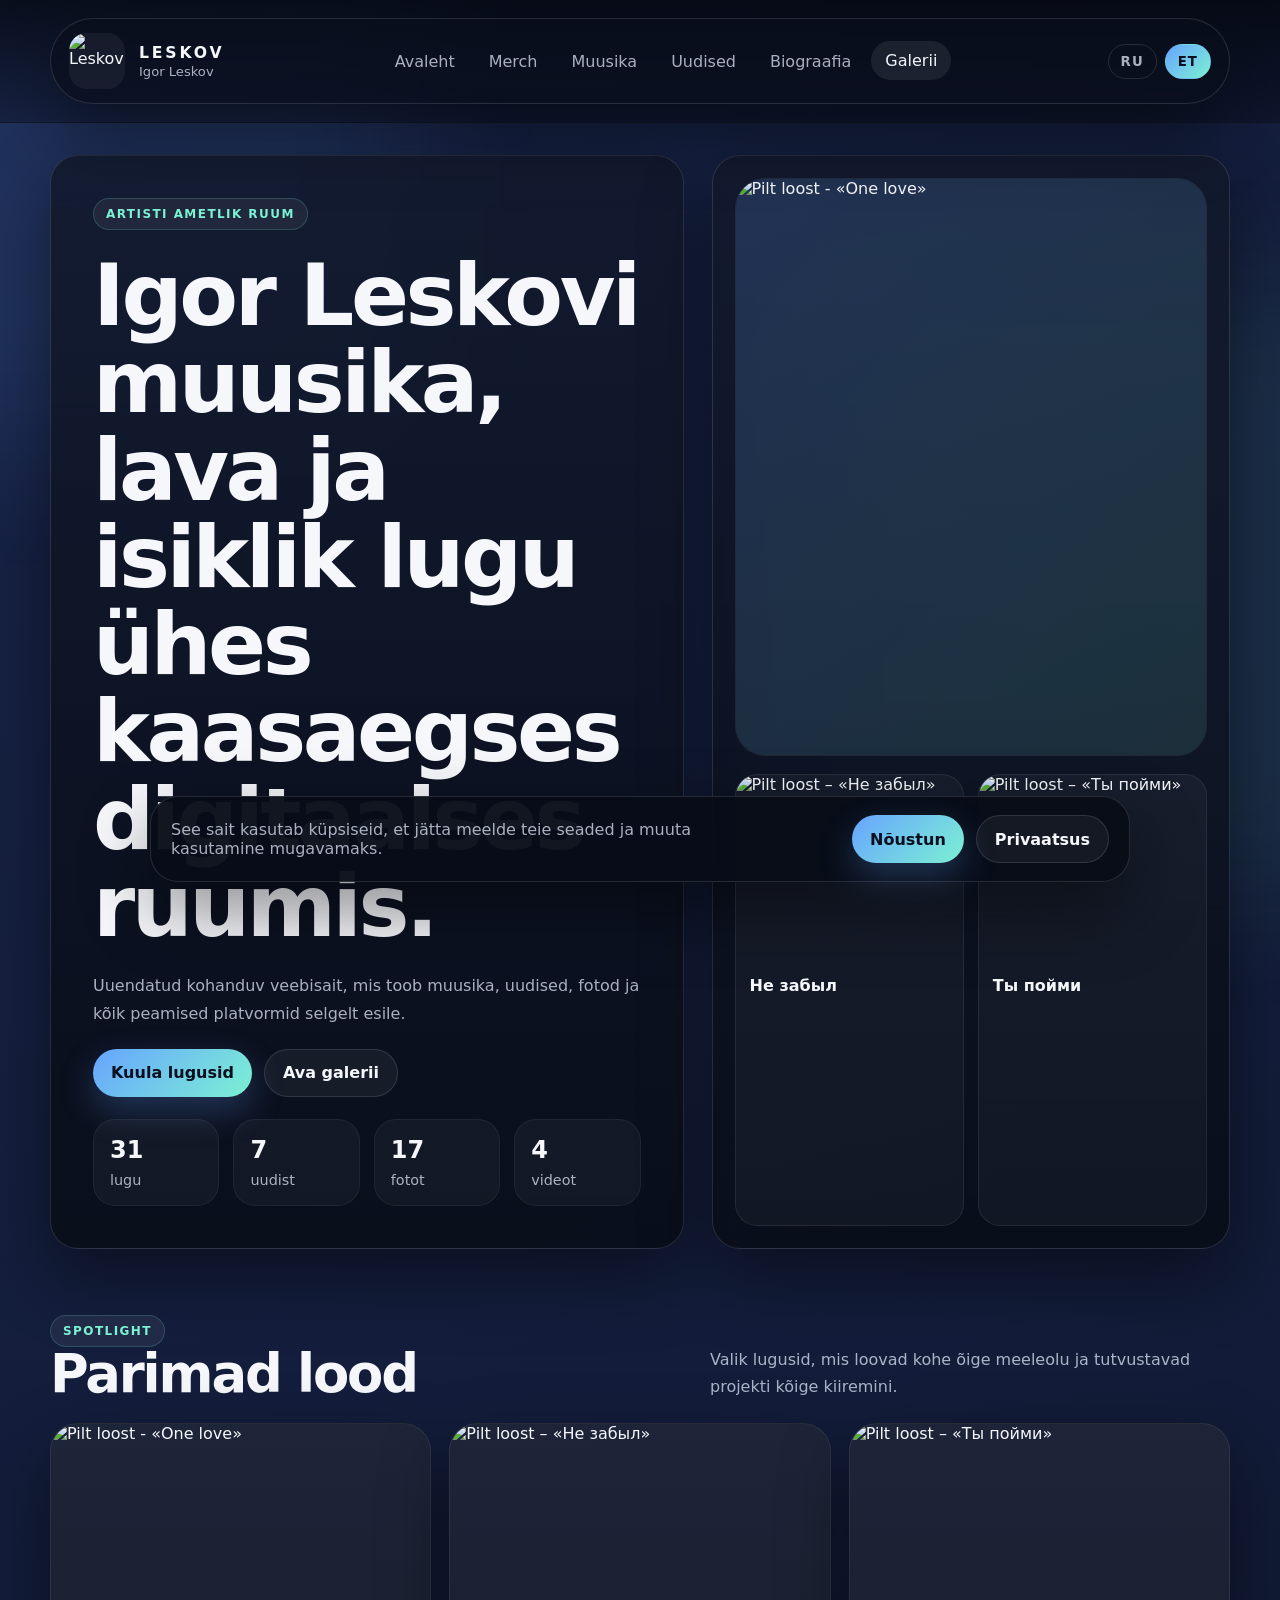
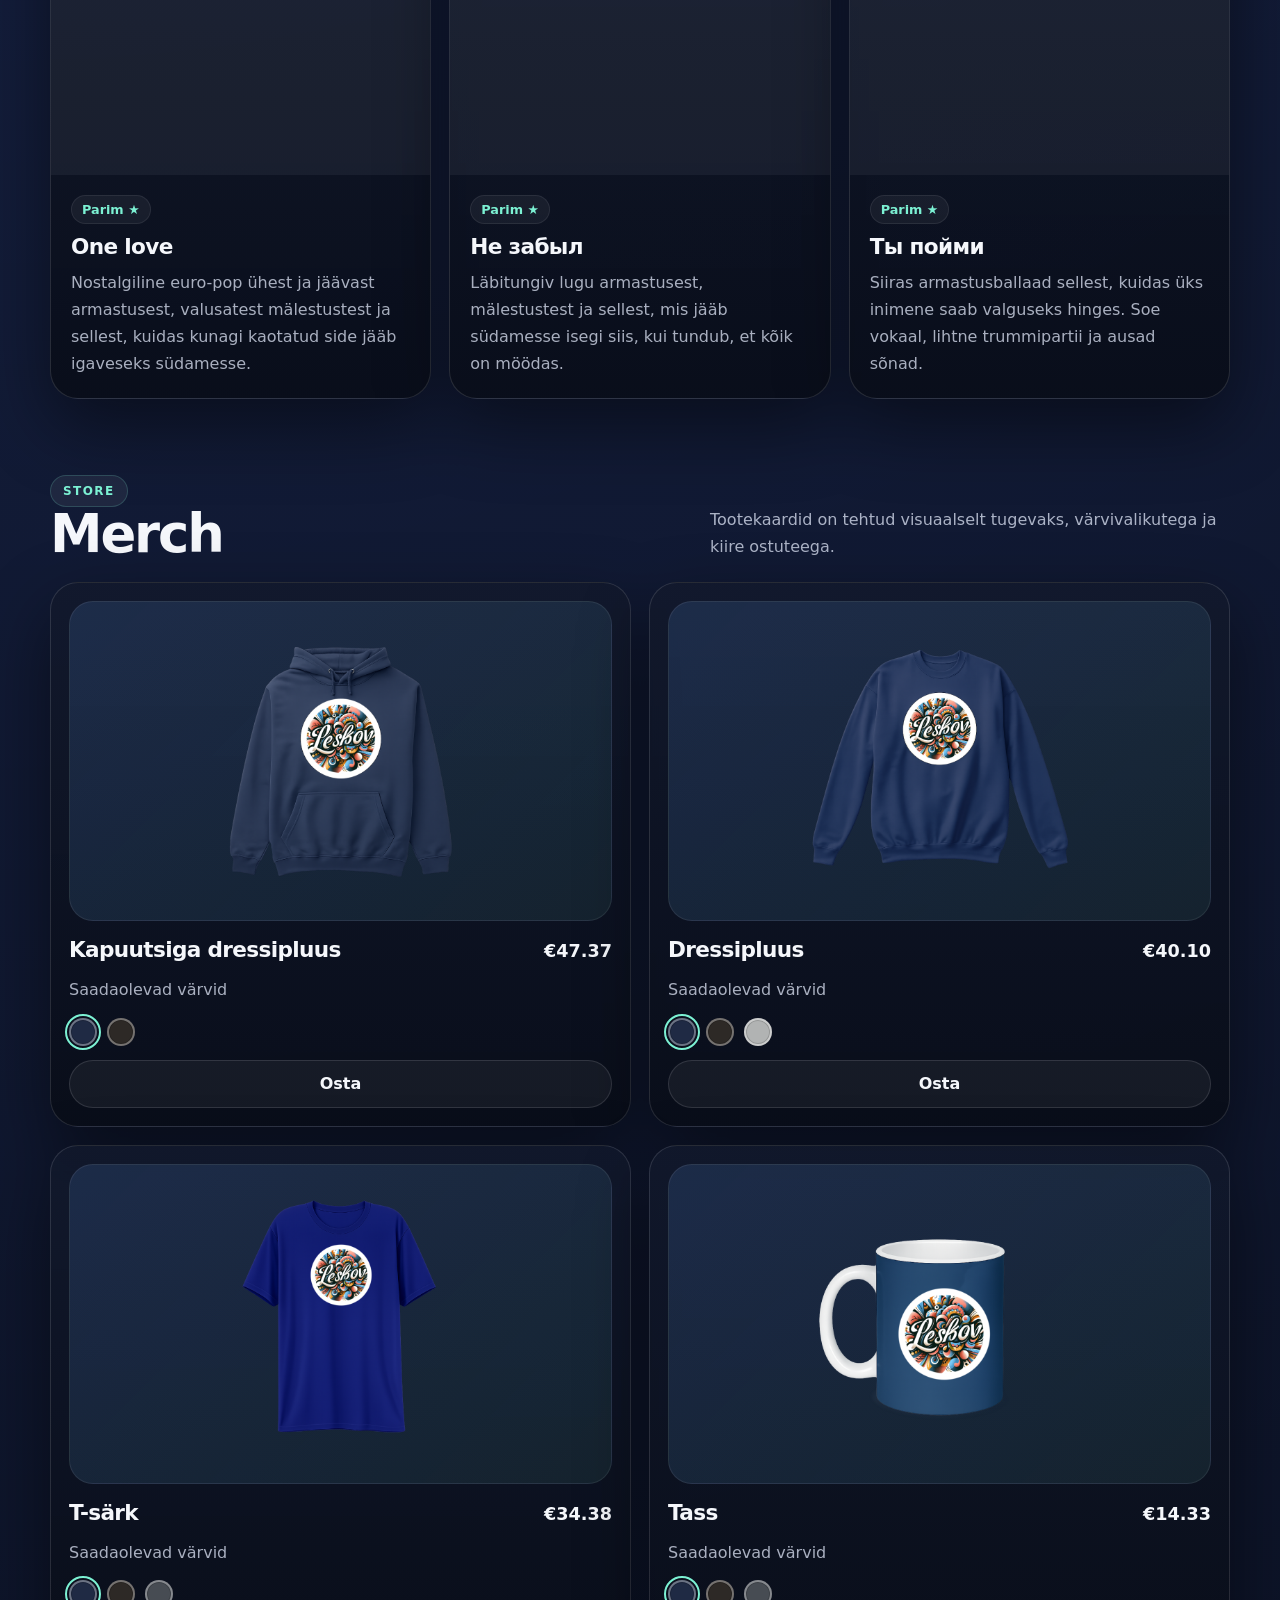
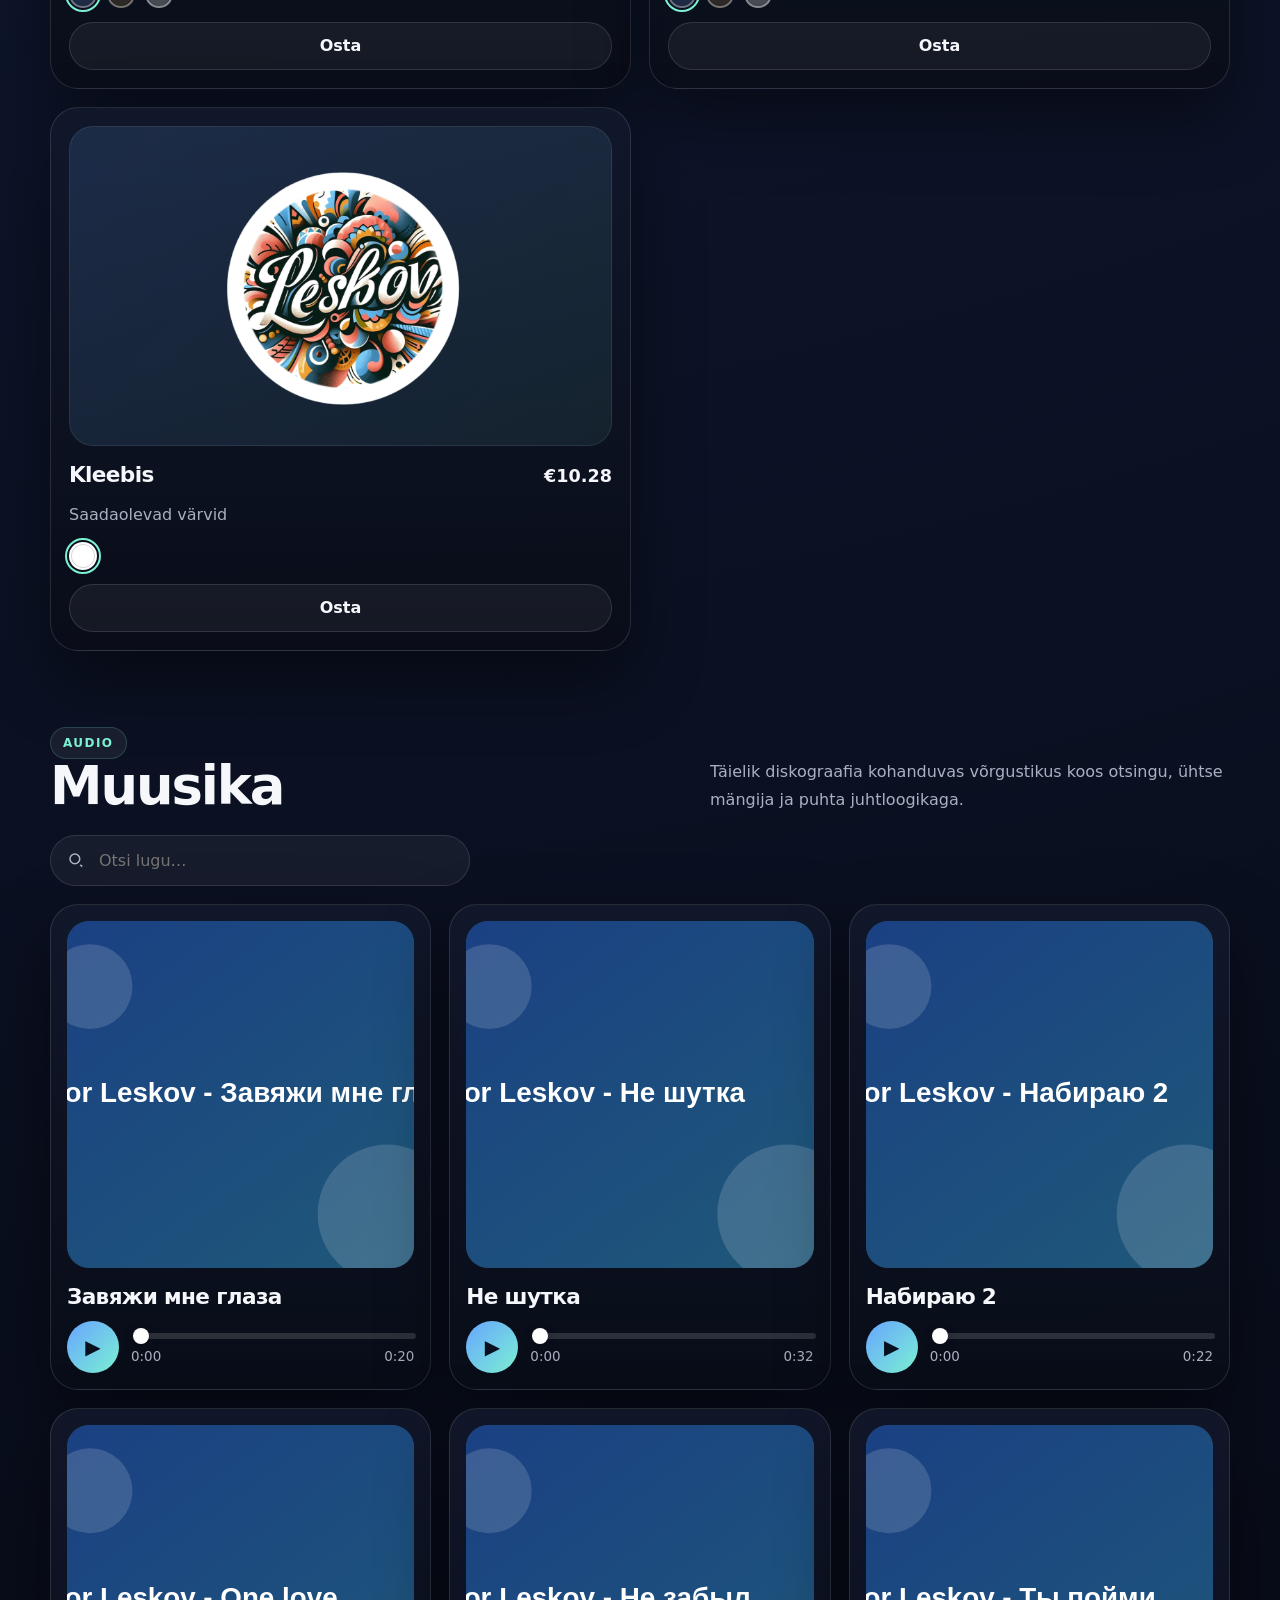
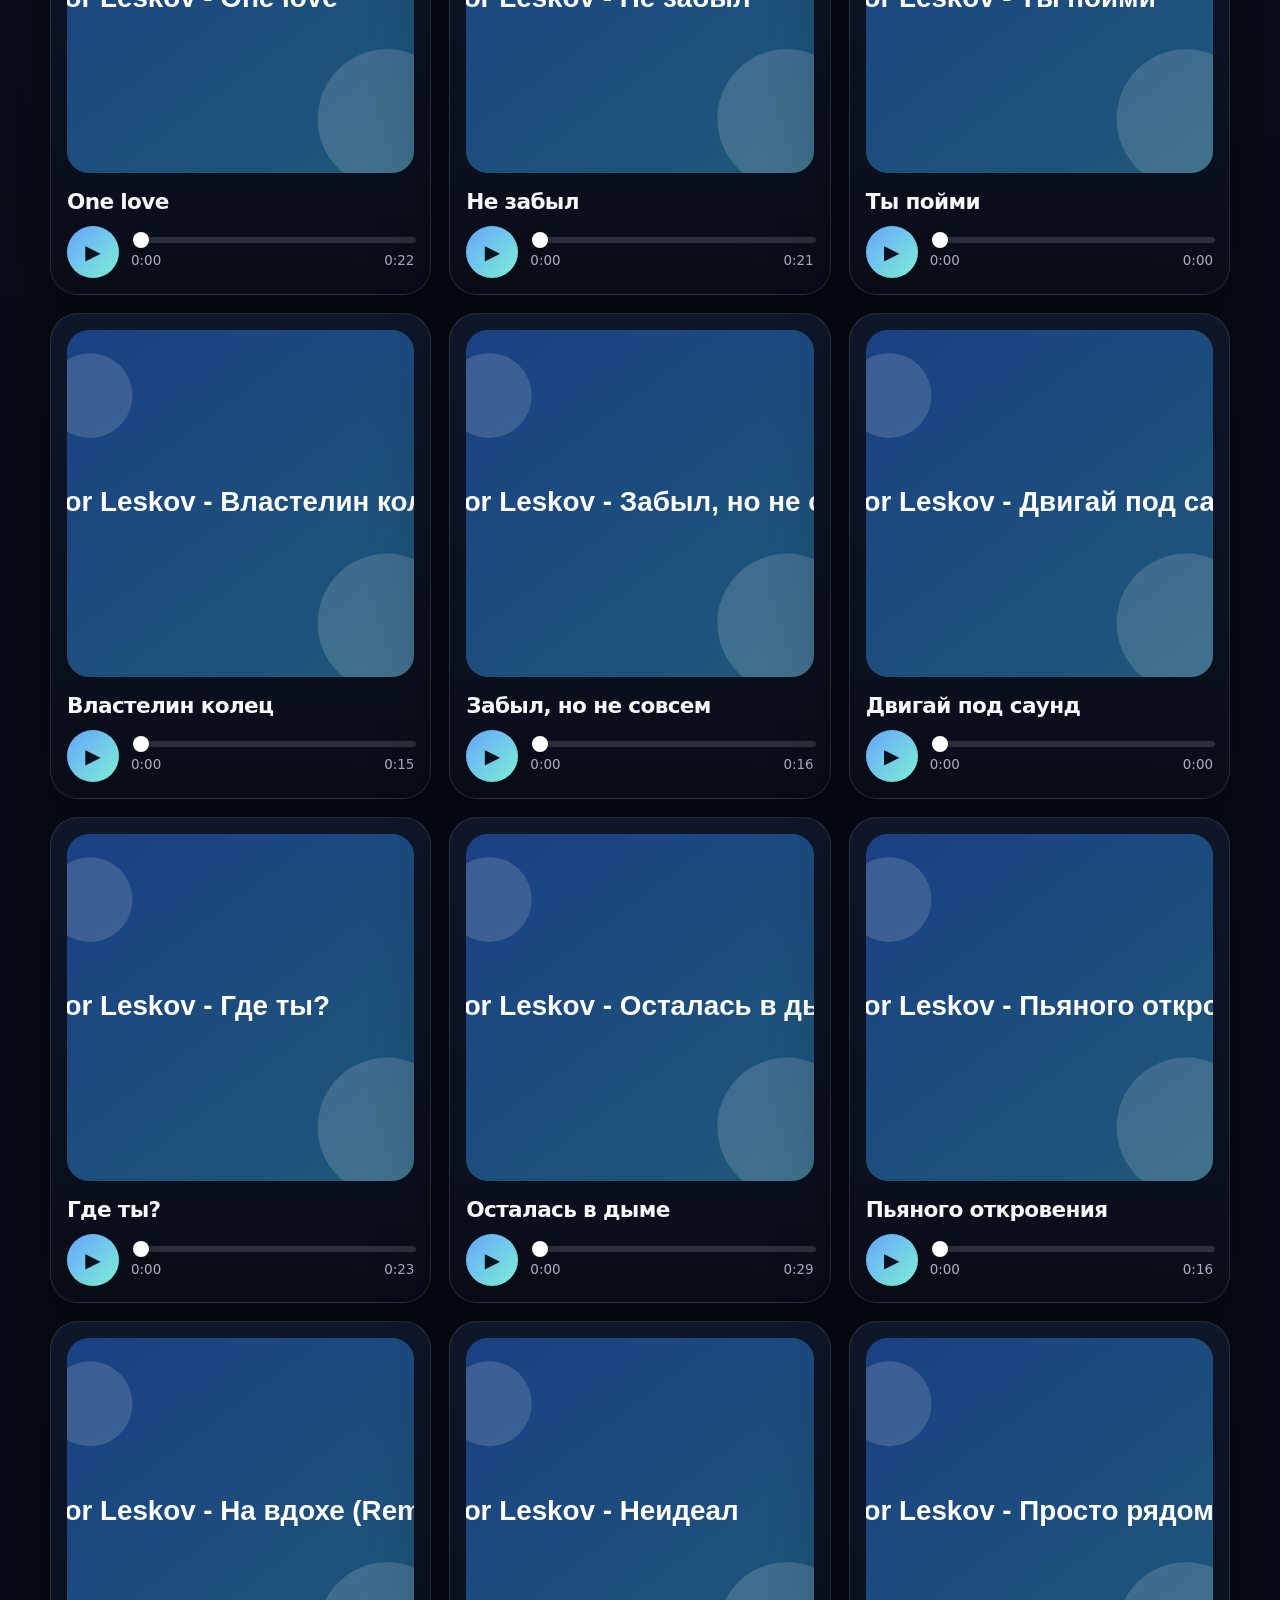
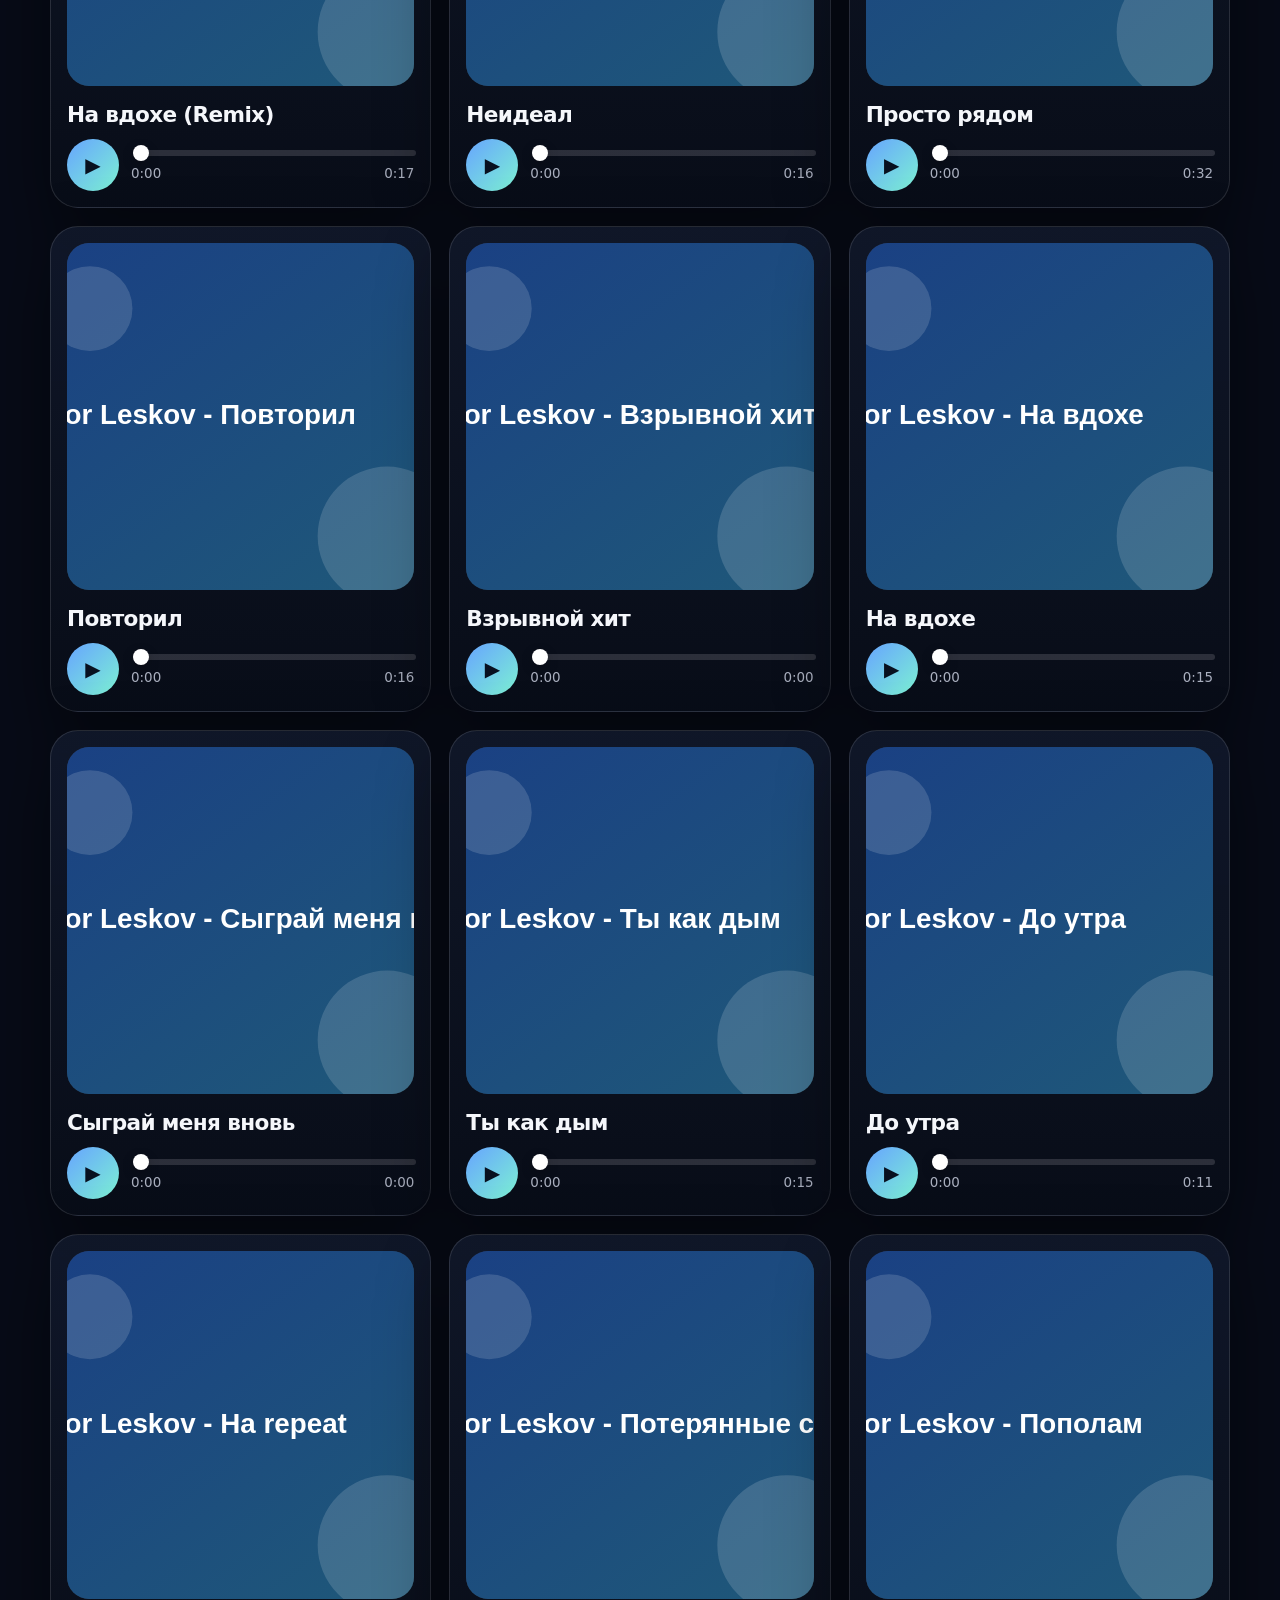
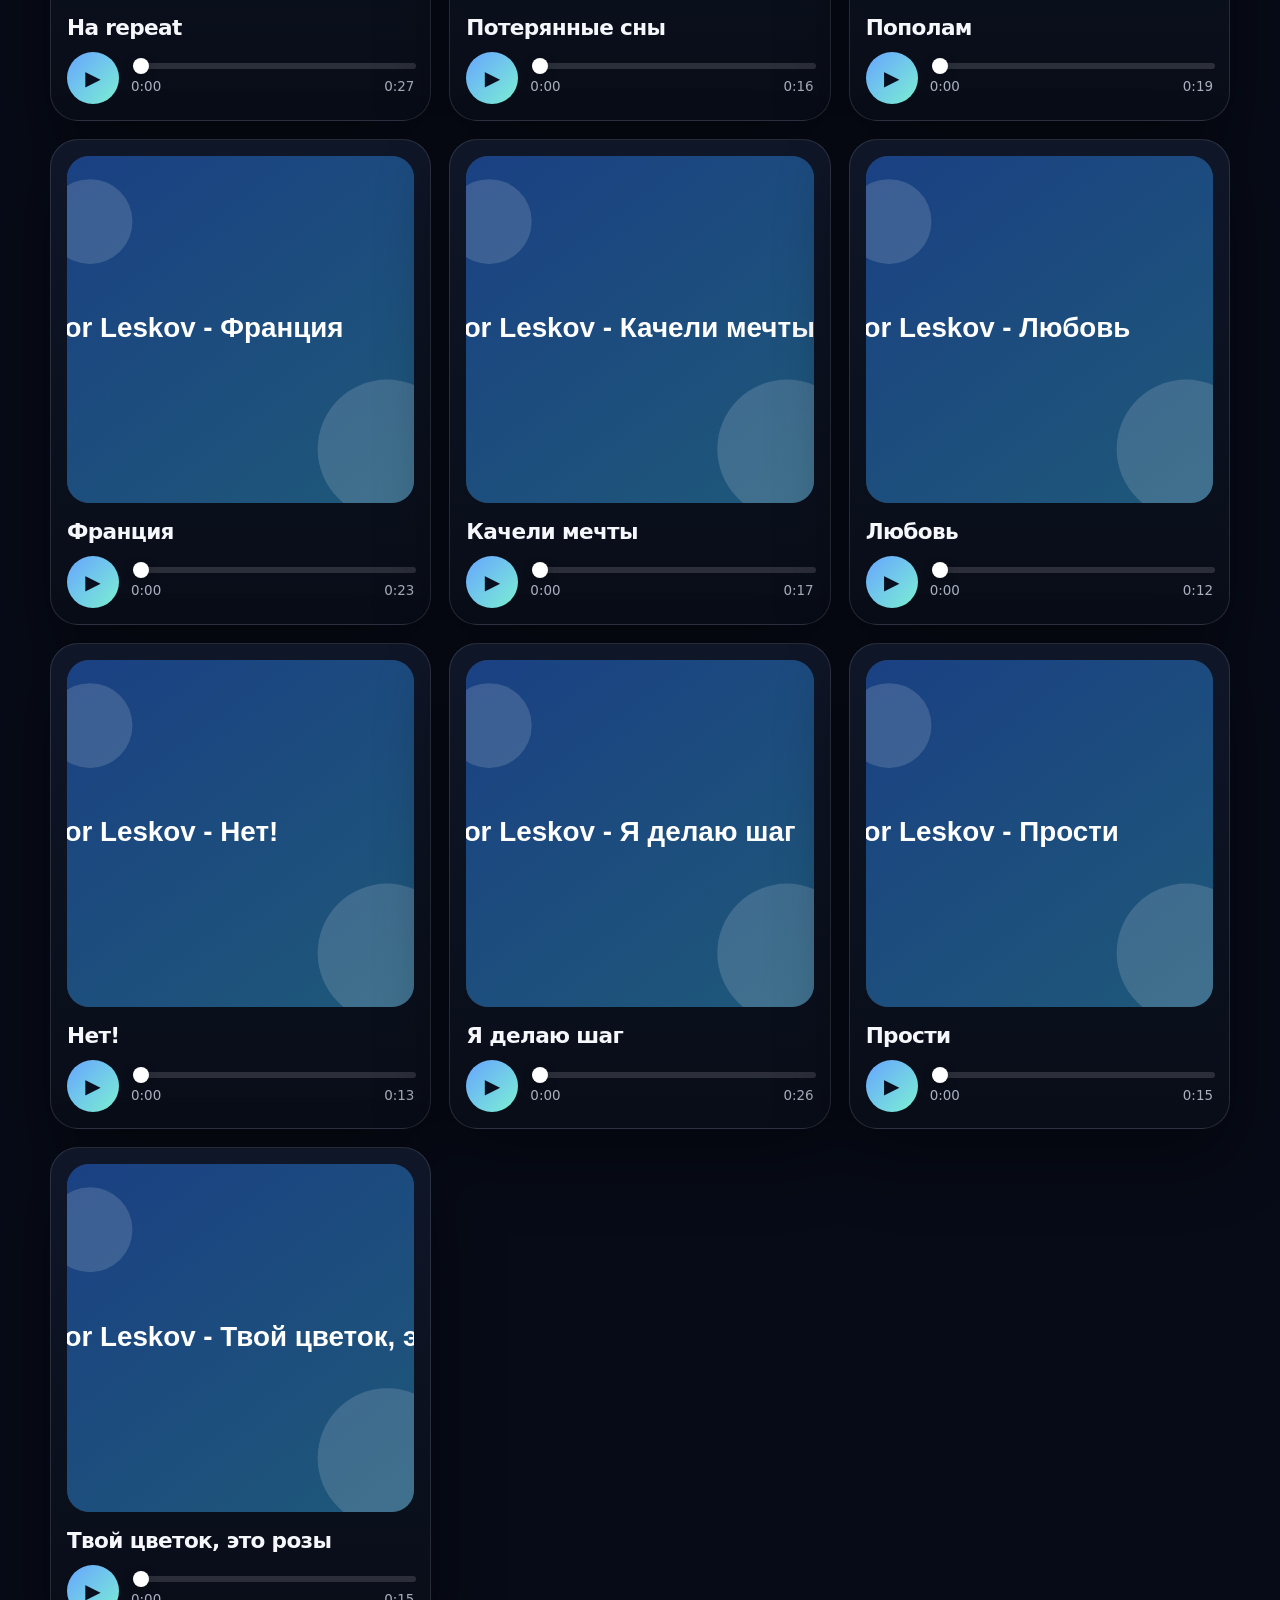
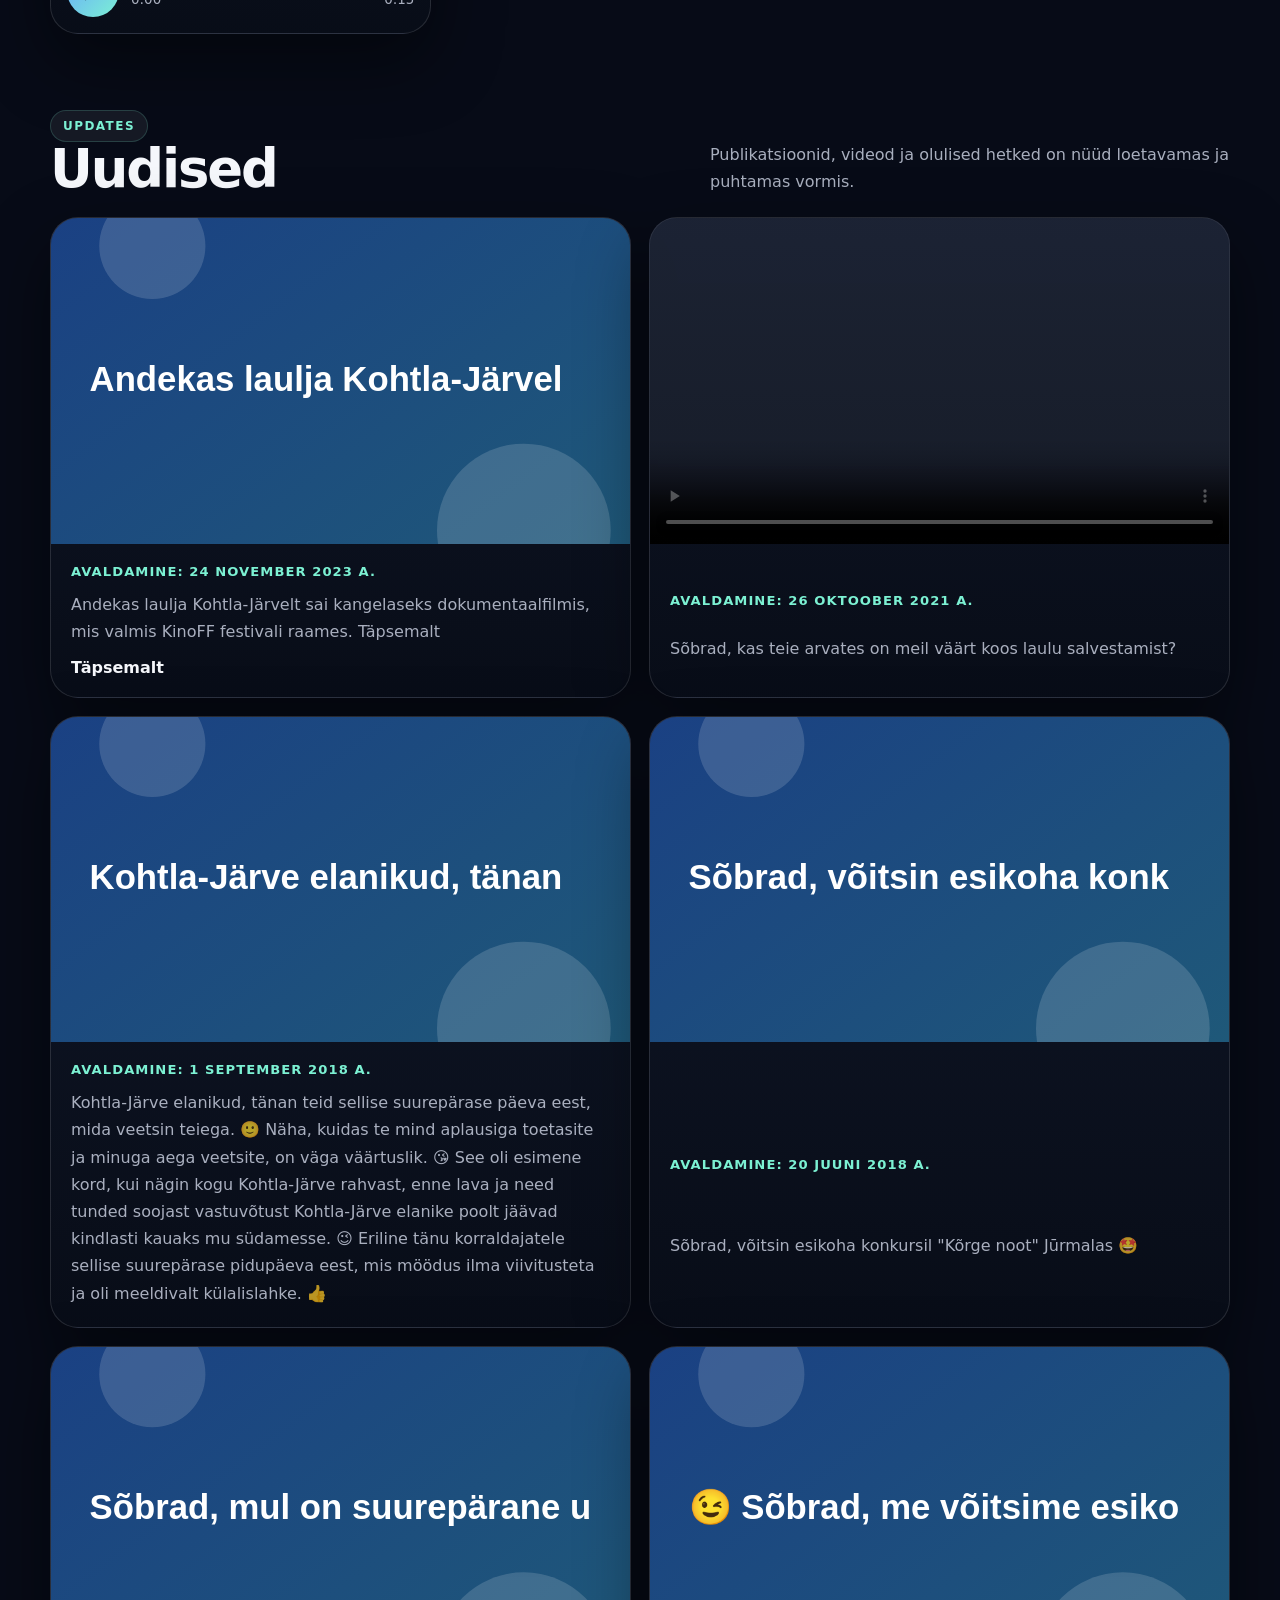
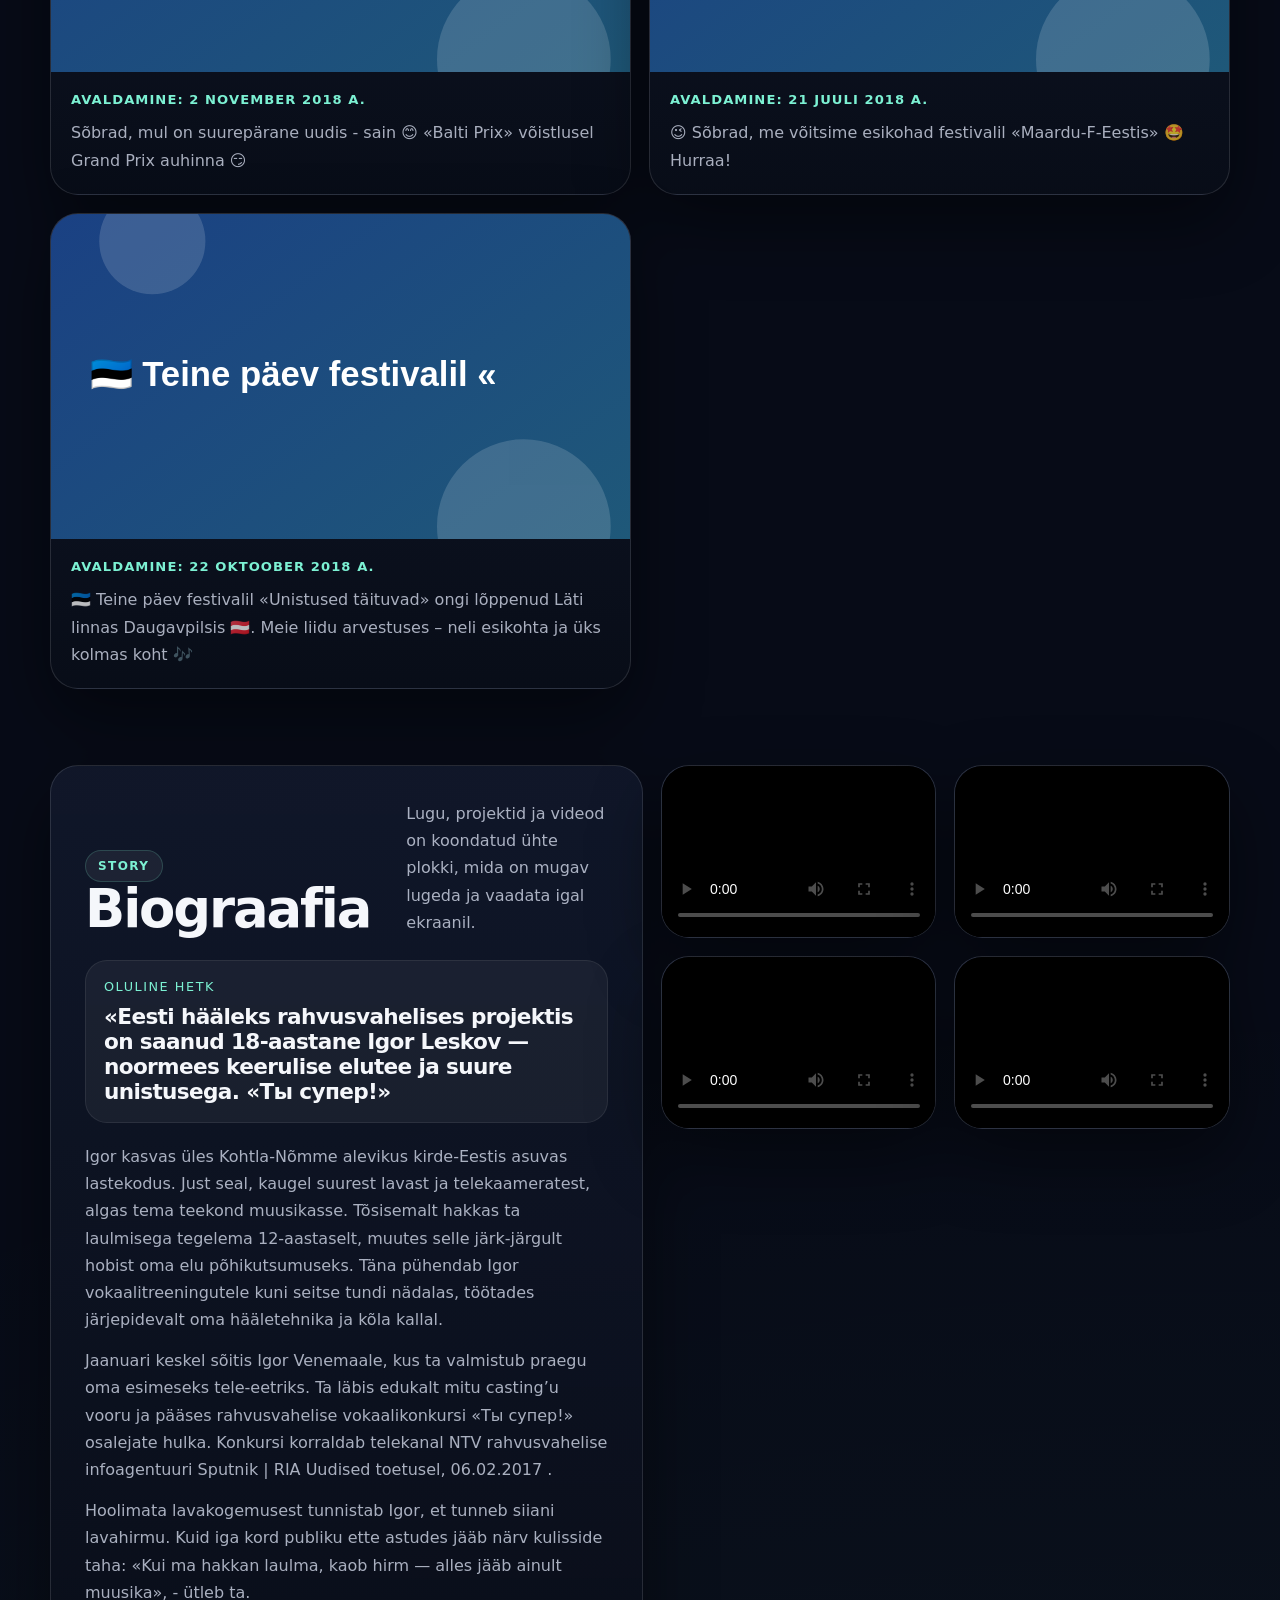
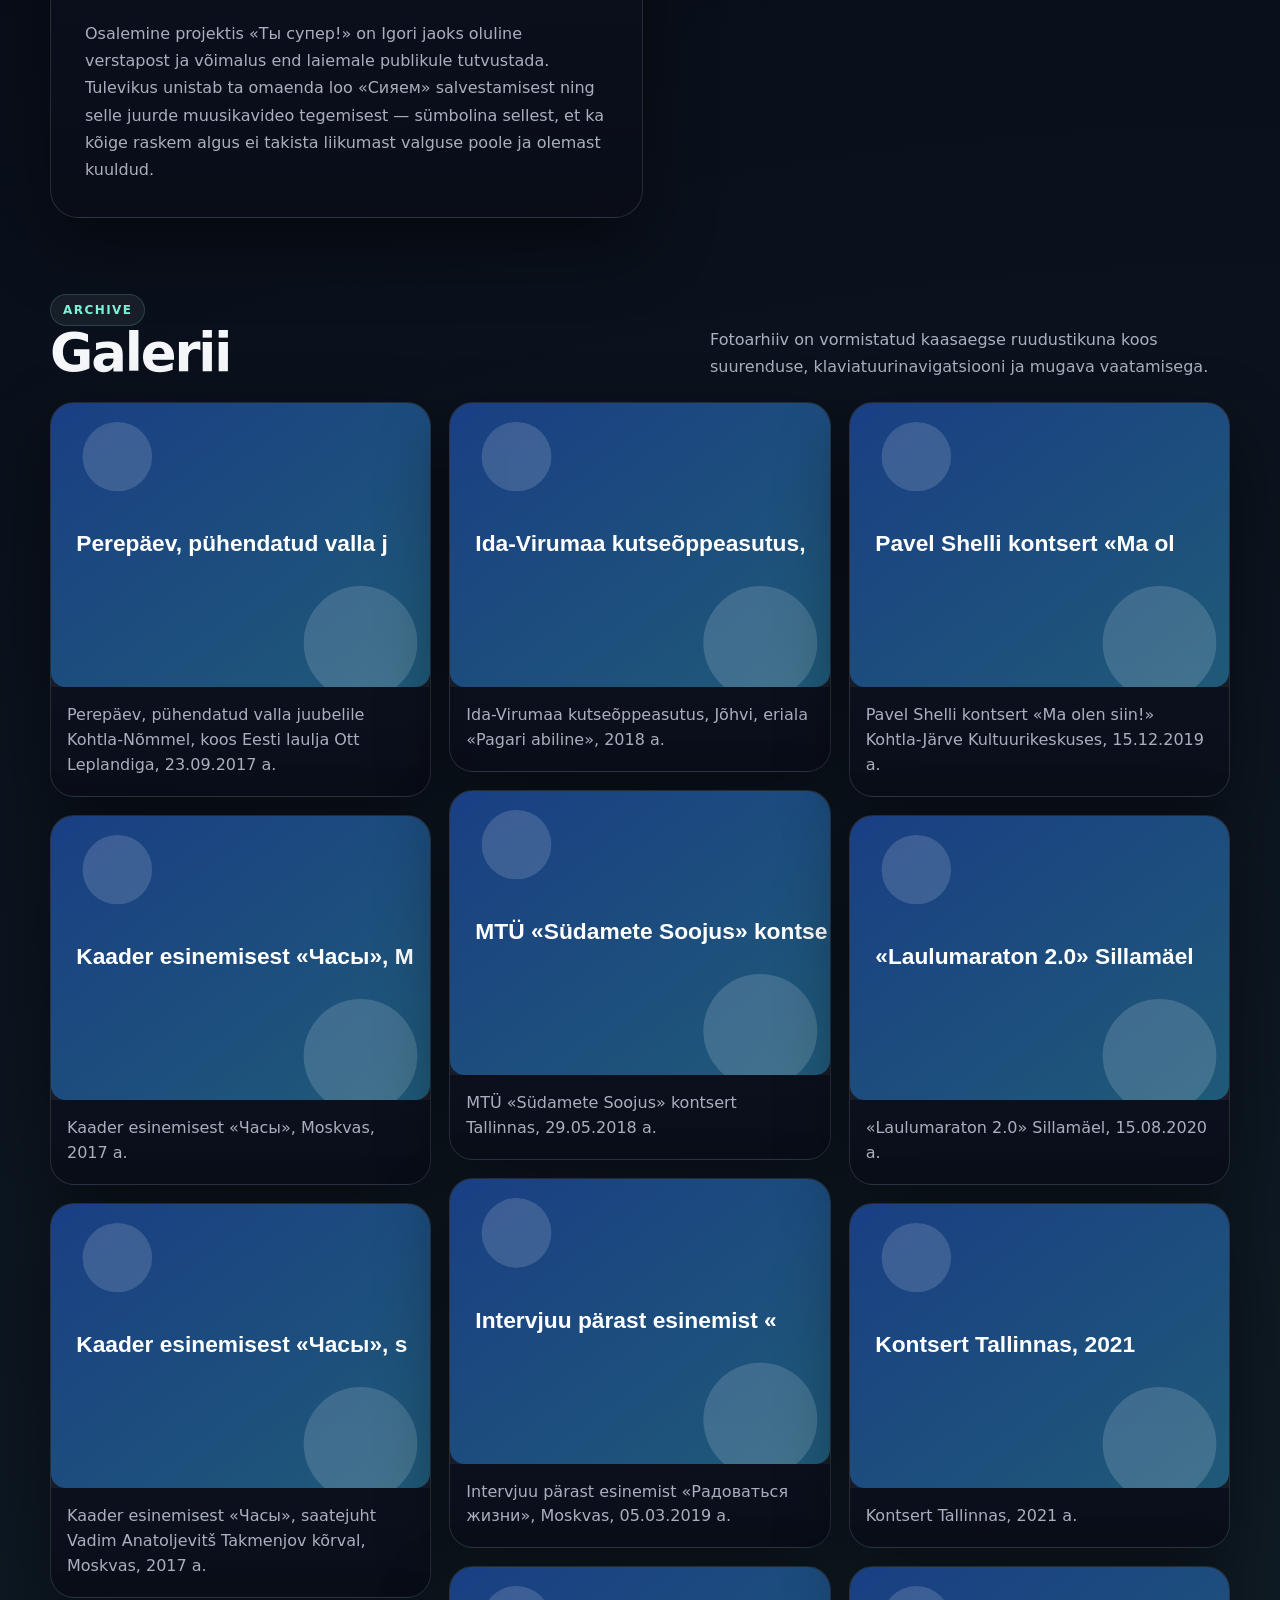
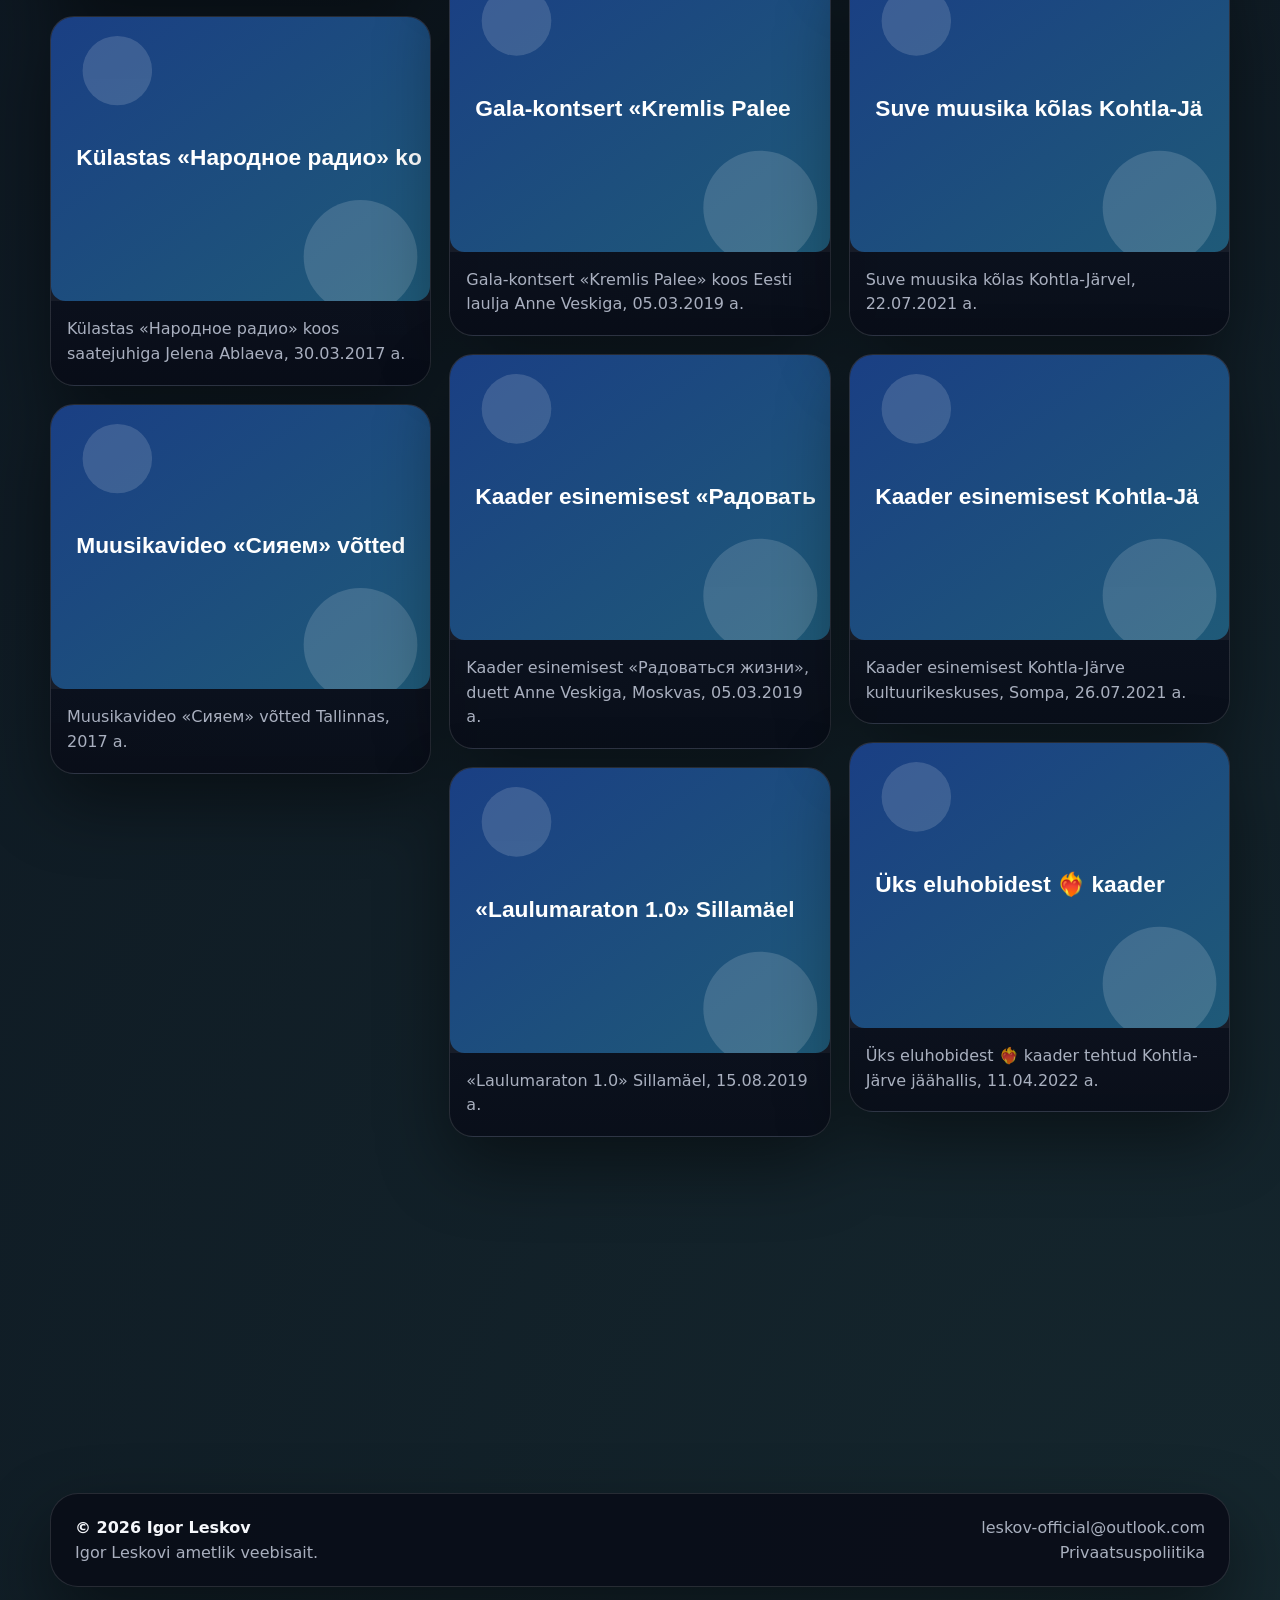
==== commit 98d0aecc: "Update index_et.html" ====
--- a/index_et.html
+++ b/index_et.html
@@ -219,7 +219,7 @@
 <article class="shop-card reveal" data-shop-card>
   <div class="shop-visual" data-front="images/800.webp" data-back="images/800.webp">
     <img class="shop-image is-front" src="images/800.webp" alt="Kleebis" loading="lazy">
-    <img class="shop-image is-back" src="images/800.webp" alt="Kleebis" loading="lazy">
+    <img class="shop-image is-baack" src="images/800.webp" alt="Kleebis" loading="lazy">
   </div>
   <div class="shop-copy">
     <div class="shop-line">
--- a/styles/site.css
+++ b/styles/site.css
@@ -0,0 +1,960 @@
+:root {
+  --bg: #070b17;
+  --bg-soft: rgba(14, 20, 36, 0.8);
+  --surface: rgba(12, 18, 32, 0.78);
+  --surface-strong: rgba(16, 24, 42, 0.94);
+  --surface-light: rgba(255, 255, 255, 0.06);
+  --line: rgba(255, 255, 255, 0.12);
+  --line-strong: rgba(255, 255, 255, 0.18);
+  --text: #f5f7fb;
+  --muted: rgba(232, 239, 255, 0.72);
+  --accent: #67a4ff;
+  --accent-strong: #7cf1d3;
+  --accent-glow: rgba(103, 164, 255, 0.24);
+  --shadow: 0 28px 70px rgba(0, 0, 0, 0.45);
+  --radius: 28px;
+  --radius-sm: 18px;
+  --container: min(1180px, calc(100vw - 32px));
+  --header-h: 88px;
+  --transition: 220ms ease;
+}
+
+* { box-sizing: border-box; }
+html { scroll-behavior: smooth; }
+body {
+  margin: 0;
+  font-family: Inter, ui-sans-serif, system-ui, -apple-system, BlinkMacSystemFont, "Segoe UI", sans-serif;
+  background: radial-gradient(circle at top left, rgba(86, 128, 255, 0.22), transparent 32%),
+              radial-gradient(circle at bottom right, rgba(124, 241, 211, 0.12), transparent 24%),
+              var(--bg);
+  color: var(--text);
+  min-height: 100vh;
+}
+img, video { max-width: 100%; display: block; }
+a { color: inherit; text-decoration: none; }
+button, input { font: inherit; }
+button { cursor: pointer; }
+
+.skip-link {
+  position: absolute;
+  left: 16px;
+  top: -48px;
+  background: #fff;
+  color: #000;
+  padding: 10px 14px;
+  border-radius: 999px;
+  z-index: 60;
+}
+.skip-link:focus { top: 16px; }
+
+.page-shell {
+  position: relative;
+  overflow: clip;
+}
+.bg-orb {
+  position: fixed;
+  inset: auto;
+  width: 38rem;
+  aspect-ratio: 1;
+  filter: blur(70px);
+  opacity: 0.45;
+  pointer-events: none;
+  z-index: -2;
+}
+.bg-orb-one {
+  top: -10rem;
+  left: -12rem;
+  background: rgba(103, 164, 255, 0.25);
+}
+.bg-orb-two {
+  right: -8rem;
+  top: 18rem;
+  background: rgba(124, 241, 211, 0.18);
+}
+.bg-grid {
+  position: fixed;
+  inset: 0;
+  background-image:
+    linear-gradient(rgba(255,255,255,0.03) 1px, transparent 1px),
+    linear-gradient(90deg, rgba(255,255,255,0.03) 1px, transparent 1px);
+  background-size: 42px 42px;
+  mask-image: radial-gradient(circle at center, black, transparent 82%);
+  opacity: 0.33;
+  pointer-events: none;
+  z-index: -3;
+}
+.container {
+  width: var(--container);
+  margin: 0 auto;
+}
+
+.site-header {
+  position: sticky;
+  top: 0;
+  z-index: 50;
+  padding: 18px 0;
+  backdrop-filter: blur(18px);
+  background: linear-gradient(180deg, rgba(5, 7, 14, 0.82), rgba(5, 7, 14, 0.32));
+  border-bottom: 1px solid rgba(255, 255, 255, 0.04);
+}
+.header-inner {
+  display: flex;
+  align-items: center;
+  justify-content: space-between;
+  gap: 20px;
+  padding: 14px 18px;
+  border: 1px solid var(--line);
+  background: rgba(10, 15, 28, 0.72);
+  border-radius: 999px;
+  box-shadow: var(--shadow);
+}
+.brand {
+  display: inline-flex;
+  align-items: center;
+  gap: 14px;
+  min-width: 0;
+}
+.brand img {
+  width: 56px;
+  height: 56px;
+  object-fit: contain;
+  border-radius: 18px;
+  background: rgba(255,255,255,0.05);
+}
+.brand-copy {
+  display: grid;
+  gap: 2px;
+}
+.brand-copy strong {
+  font-size: 0.98rem;
+  letter-spacing: 0.18em;
+}
+.brand-copy small {
+  color: var(--muted);
+  font-size: 0.82rem;
+}
+.site-nav {
+  display: flex;
+  align-items: center;
+  gap: 6px;
+}
+.site-nav a {
+  padding: 10px 14px;
+  border-radius: 999px;
+  color: var(--muted);
+  transition: background var(--transition), color var(--transition), transform var(--transition);
+}
+.site-nav a:hover,
+.site-nav a.is-active {
+  color: var(--text);
+  background: rgba(255,255,255,0.08);
+  transform: translateY(-1px);
+}
+.header-actions {
+  display: flex;
+  align-items: center;
+  gap: 10px;
+}
+.language-switcher {
+  display: inline-flex;
+  align-items: center;
+  gap: 8px;
+}
+.lang-pill {
+  padding: 9px 12px;
+  border-radius: 999px;
+  border: 1px solid var(--line);
+  color: var(--muted);
+  font-weight: 700;
+  font-size: 0.83rem;
+  letter-spacing: 0.08em;
+}
+.lang-pill.is-active {
+  color: #08101f;
+  background: linear-gradient(135deg, var(--accent), var(--accent-strong));
+  border-color: transparent;
+}
+.menu-toggle {
+  display: none;
+  width: 46px;
+  height: 46px;
+  border-radius: 999px;
+  border: 1px solid var(--line);
+  background: rgba(255,255,255,0.04);
+  position: relative;
+  align-items: center;
+  justify-content: center;
+  padding: 0;
+}
+.menu-toggle span {
+  position: absolute;
+  width: 20px;
+  height: 2px;
+  background: #fff;
+  border-radius: 99px;
+  transition: transform var(--transition), opacity var(--transition), top var(--transition);
+}
+.menu-toggle span:nth-child(1) { top: 15px; }
+.menu-toggle span:nth-child(2) { top: 22px; }
+.menu-toggle span:nth-child(3) { top: 29px; }
+.menu-toggle.is-open span:nth-child(1) { top: 22px; transform: rotate(45deg); }
+.menu-toggle.is-open span:nth-child(2) { opacity: 0; }
+.menu-toggle.is-open span:nth-child(3) { top: 22px; transform: rotate(-45deg); }
+
+.hero-section {
+  padding: 32px 0 28px;
+}
+.hero-grid {
+  display: grid;
+  grid-template-columns: minmax(0, 1.1fr) minmax(320px, 0.9fr);
+  gap: 28px;
+  align-items: stretch;
+}
+.hero-copy,
+.hero-visual,
+.featured-card,
+.shop-card,
+.track-card,
+.news-card,
+.video-card,
+.streaming-panel,
+.utility-card {
+  border: 1px solid var(--line);
+  background: linear-gradient(180deg, rgba(18, 25, 44, 0.86), rgba(9, 13, 24, 0.9));
+  box-shadow: var(--shadow);
+  border-radius: var(--radius);
+}
+.hero-copy {
+  padding: clamp(28px, 4vw, 42px);
+  display: grid;
+  align-content: center;
+  gap: 22px;
+  min-height: 560px;
+}
+.eyebrow {
+  display: inline-flex;
+  width: fit-content;
+  padding: 8px 12px;
+  border-radius: 999px;
+  background: rgba(255,255,255,0.06);
+  color: var(--accent-strong);
+  border: 1px solid rgba(124, 241, 211, 0.18);
+  text-transform: uppercase;
+  letter-spacing: 0.12em;
+  font-size: 0.75rem;
+  font-weight: 700;
+}
+.hero-copy h1,
+.section-head h2,
+.utility-card h1 {
+  margin: 0;
+  line-height: 1.02;
+  letter-spacing: -0.04em;
+}
+.hero-copy h1 {
+  font-size: clamp(2.7rem, 7vw, 5.35rem);
+  max-width: 11ch;
+}
+.hero-copy p,
+.section-head p,
+.rich-text p,
+.news-copy p,
+.utility-card p,
+.shop-meta,
+.featured-copy p,
+.track-body p {
+  color: var(--muted);
+  line-height: 1.7;
+  margin: 0;
+}
+.hero-actions,
+.cookie-actions,
+.utility-actions {
+  display: flex;
+  flex-wrap: wrap;
+  gap: 12px;
+}
+.button {
+  display: inline-flex;
+  align-items: center;
+  justify-content: center;
+  min-height: 48px;
+  padding: 12px 18px;
+  border-radius: 999px;
+  background: linear-gradient(135deg, var(--accent), var(--accent-strong));
+  color: #08101f;
+  font-weight: 800;
+  border: none;
+  transition: transform var(--transition), box-shadow var(--transition), opacity var(--transition);
+  box-shadow: 0 14px 34px rgba(103, 164, 255, 0.25);
+}
+.button:hover { transform: translateY(-2px); }
+.button-secondary {
+  color: var(--text);
+  background: rgba(255,255,255,0.05);
+  border: 1px solid var(--line);
+  box-shadow: none;
+}
+.hero-stats {
+  display: grid;
+  grid-template-columns: repeat(4, minmax(0, 1fr));
+  gap: 14px;
+}
+.hero-stat {
+  padding: 16px;
+  border-radius: 22px;
+  background: rgba(255,255,255,0.04);
+  border: 1px solid rgba(255,255,255,0.06);
+}
+.hero-stat strong {
+  display: block;
+  font-size: 1.5rem;
+  margin-bottom: 6px;
+}
+.hero-stat span { color: var(--muted); font-size: 0.9rem; }
+.hero-visual {
+  position: relative;
+  min-height: 560px;
+  padding: 22px;
+  display: grid;
+  gap: 18px;
+}
+.visual-main {
+  position: relative;
+  flex: 1;
+  min-height: 0;
+  border-radius: 30px;
+  overflow: hidden;
+  border: 1px solid rgba(255,255,255,0.08);
+}
+.visual-main img {
+  width: 100%;
+  height: 100%;
+  min-height: 360px;
+  object-fit: cover;
+  background: linear-gradient(135deg, rgba(103, 164, 255, 0.18), rgba(124, 241, 211, 0.12));
+}
+.visual-stack {
+  display: grid;
+  grid-template-columns: repeat(2, minmax(0, 1fr));
+  gap: 14px;
+}
+.stack-card {
+  border-radius: 22px;
+  overflow: hidden;
+  border: 1px solid rgba(255,255,255,0.08);
+  background: rgba(255,255,255,0.04);
+}
+.stack-card img {
+  aspect-ratio: 1.2 / 1;
+  object-fit: cover;
+  width: 100%;
+}
+.stack-card span {
+  display: block;
+  padding: 12px 14px 14px;
+  font-weight: 700;
+}
+
+.section-block { padding: 38px 0; }
+.section-head {
+  display: flex;
+  justify-content: space-between;
+  gap: 18px 36px;
+  align-items: end;
+  margin-bottom: 22px;
+}
+.section-head.is-compact {
+  margin-bottom: 24px;
+}
+.section-head h2 { font-size: clamp(2rem, 5vw, 3.3rem); }
+.section-head > div { max-width: 520px; }
+.section-head > p { max-width: 520px; }
+.featured-grid,
+.shop-grid,
+.news-grid,
+.video-grid,
+.stream-links {
+  display: grid;
+  gap: 18px;
+}
+.featured-grid { grid-template-columns: repeat(3, minmax(0, 1fr)); }
+.featured-card {
+  overflow: hidden;
+  display: grid;
+}
+.featured-media img {
+  width: 100%;
+  aspect-ratio: 1.08 / 1;
+  object-fit: cover;
+  background: rgba(255,255,255,0.05);
+}
+.featured-copy { padding: 20px; display: grid; gap: 10px; }
+.featured-copy h3,
+.shop-copy h3,
+.track-body h3,
+.bio-highlight h3 {
+  margin: 0;
+  font-size: 1.35rem;
+  letter-spacing: -0.03em;
+}
+.pill {
+  display: inline-flex;
+  width: fit-content;
+  padding: 6px 10px;
+  border-radius: 999px;
+  border: 1px solid rgba(255,255,255,0.08);
+  background: rgba(255,255,255,0.05);
+  color: var(--accent-strong);
+  font-size: 0.8rem;
+  font-weight: 700;
+}
+.shop-grid { grid-template-columns: repeat(2, minmax(0, 1fr)); }
+.shop-card {
+  padding: 18px;
+  display: grid;
+  gap: 16px;
+}
+.shop-visual {
+  position: relative;
+  border-radius: 24px;
+  overflow: hidden;
+  min-height: 320px;
+  background: linear-gradient(135deg, rgba(103, 164, 255, 0.14), rgba(124, 241, 211, 0.08));
+  border: 1px solid rgba(255,255,255,0.08);
+}
+.shop-image {
+  position: absolute;
+  inset: 0;
+  width: 100%;
+  height: 100%;
+  object-fit: contain;
+  padding: 20px;
+  transition: opacity 260ms ease, transform 260ms ease;
+}
+.shop-image.is-back { opacity: 0; transform: scale(1.04); }
+.shop-card:hover .shop-image.is-back,
+.shop-card.is-flipped .shop-image.is-back { opacity: 1; transform: scale(1); }
+.shop-card:hover .shop-image.is-front,
+.shop-card.is-flipped .shop-image.is-front { opacity: 0; transform: scale(0.98); }
+.shop-copy { display: grid; gap: 14px; }
+.shop-line {
+  display: flex;
+  justify-content: space-between;
+  gap: 16px;
+  align-items: baseline;
+}
+.shop-line strong { font-size: 1.1rem; }
+.color-row {
+  display: flex;
+  flex-wrap: wrap;
+  gap: 10px;
+}
+.color-dot {
+  width: 28px;
+  height: 28px;
+  border-radius: 999px;
+  border: 2px solid rgba(255,255,255,0.34);
+  box-shadow: inset 0 0 0 1px rgba(0,0,0,0.16);
+}
+.color-dot.is-selected {
+  outline: 2px solid var(--accent-strong);
+  outline-offset: 2px;
+}
+.music-toolbar {
+  margin-bottom: 18px;
+}
+.search-box {
+  width: min(420px, 100%);
+  display: flex;
+  align-items: center;
+  gap: 12px;
+  padding: 14px 16px;
+  border: 1px solid var(--line);
+  border-radius: 999px;
+  background: rgba(255,255,255,0.05);
+}
+.search-box svg {
+  width: 18px;
+  height: 18px;
+  fill: var(--muted);
+  flex: 0 0 auto;
+}
+.search-box input {
+  background: transparent;
+  border: none;
+  color: var(--text);
+  width: 100%;
+  outline: none;
+}
+.track-grid {
+  display: grid;
+  grid-template-columns: repeat(3, minmax(0, 1fr));
+  gap: 18px;
+}
+.track-card {
+  padding: 16px;
+  display: grid;
+  gap: 16px;
+}
+.track-cover {
+  border-radius: 22px;
+  overflow: hidden;
+  background: rgba(255,255,255,0.05);
+}
+.track-cover img {
+  width: 100%;
+  aspect-ratio: 1 / 1;
+  object-fit: cover;
+}
+.track-body { display: grid; gap: 12px; }
+.player {
+  display: grid;
+  grid-template-columns: 52px minmax(0, 1fr);
+  gap: 12px;
+  align-items: center;
+}
+.player-button {
+  width: 52px;
+  height: 52px;
+  border: none;
+  border-radius: 50%;
+  background: linear-gradient(135deg, var(--accent), var(--accent-strong));
+  color: #08101f;
+  font-size: 1.25rem;
+  font-weight: 900;
+}
+.player-meta { display: grid; gap: 8px; }
+.player-range {
+  width: 100%;
+  appearance: none;
+  -webkit-appearance: none;
+  background: transparent;
+}
+.player-range::-webkit-slider-runnable-track {
+  height: 6px;
+  border-radius: 999px;
+  background: linear-gradient(90deg, var(--accent) var(--progress, 0%), rgba(255,255,255,0.14) var(--progress, 0%));
+}
+.player-range::-moz-range-track {
+  height: 6px;
+  border-radius: 999px;
+  background: linear-gradient(90deg, var(--accent) var(--progress, 0%), rgba(255,255,255,0.14) var(--progress, 0%));
+}
+.player-range::-webkit-slider-thumb {
+  -webkit-appearance: none;
+  appearance: none;
+  width: 16px;
+  height: 16px;
+  margin-top: -5px;
+  border-radius: 50%;
+  border: none;
+  background: #fff;
+  box-shadow: 0 4px 12px rgba(0,0,0,0.22);
+}
+.player-range::-moz-range-thumb {
+  width: 16px;
+  height: 16px;
+  border-radius: 50%;
+  border: none;
+  background: #fff;
+}
+.player-times {
+  display: flex;
+  justify-content: space-between;
+  gap: 12px;
+  color: var(--muted);
+  font-size: 0.84rem;
+}
+.empty-state {
+  margin: 22px 0 0;
+  color: var(--muted);
+  padding: 18px 20px;
+  border-radius: 20px;
+  border: 1px dashed var(--line-strong);
+}
+.news-grid { grid-template-columns: repeat(2, minmax(0, 1fr)); }
+.news-card {
+  overflow: hidden;
+  display: grid;
+}
+.news-media {
+  width: 100%;
+  aspect-ratio: 16 / 9;
+  object-fit: cover;
+  background: rgba(255,255,255,0.05);
+}
+.news-copy {
+  display: grid;
+  gap: 12px;
+  padding: 20px;
+}
+.news-copy time {
+  color: var(--accent-strong);
+  font-size: 0.82rem;
+  text-transform: uppercase;
+  letter-spacing: 0.08em;
+  font-weight: 700;
+}
+.news-link {
+  display: inline-flex;
+  align-items: center;
+  gap: 8px;
+  color: var(--text);
+  font-weight: 700;
+}
+.biography-grid {
+  display: grid;
+  grid-template-columns: minmax(0, 1fr) minmax(320px, 0.96fr);
+  gap: 18px;
+}
+.bio-copy {
+  border: 1px solid var(--line);
+  background: linear-gradient(180deg, rgba(18, 25, 44, 0.86), rgba(9, 13, 24, 0.9));
+  box-shadow: var(--shadow);
+  border-radius: var(--radius);
+  padding: clamp(24px, 3vw, 34px);
+}
+.bio-highlight {
+  display: grid;
+  gap: 10px;
+  margin-bottom: 20px;
+  padding: 18px;
+  border-radius: 22px;
+  background: rgba(255,255,255,0.05);
+  border: 1px solid rgba(255,255,255,0.08);
+}
+.bio-highlight span {
+  color: var(--accent-strong);
+  font-size: 0.8rem;
+  text-transform: uppercase;
+  letter-spacing: 0.12em;
+}
+.rich-text {
+  display: grid;
+  gap: 14px;
+}
+.video-grid { grid-template-columns: repeat(2, minmax(0, 1fr)); }
+.video-card {
+  overflow: hidden;
+  padding: 0;
+}
+.video-card video {
+  width: 100%;
+  height: 100%;
+  aspect-ratio: 16 / 10;
+  object-fit: cover;
+  background: #000;
+}
+.gallery-grid {
+  column-count: 3;
+  column-gap: 18px;
+}
+.gallery-card {
+  width: 100%;
+  display: inline-grid;
+  margin: 0 0 18px;
+  padding: 0;
+  text-align: left;
+  border: 1px solid var(--line);
+  border-radius: 24px;
+  overflow: hidden;
+  background: linear-gradient(180deg, rgba(18, 25, 44, 0.86), rgba(9, 13, 24, 0.9));
+  box-shadow: var(--shadow);
+}
+.gallery-card img {
+  width: 100%;
+  height: auto;
+  display: block;
+  background: rgba(255,255,255,0.05);
+}
+.gallery-card span {
+  padding: 16px 16px 18px;
+  color: var(--muted);
+  line-height: 1.55;
+}
+.streaming-panel {
+  padding: clamp(22px, 3vw, 34px);
+  display: grid;
+  grid-template-columns: minmax(0, 0.72fr) minmax(0, 1fr);
+  gap: 22px;
+}
+.stream-links {
+  grid-template-columns: repeat(2, minmax(0, 1fr));
+}
+.stream-link {
+  display: flex;
+  align-items: center;
+  gap: 14px;
+  padding: 16px 18px;
+  border-radius: 22px;
+  background: rgba(255,255,255,0.05);
+  border: 1px solid rgba(255,255,255,0.06);
+}
+.stream-link img {
+  width: 34px;
+  height: 34px;
+  object-fit: contain;
+}
+.site-footer {
+  padding: 0 0 38px;
+}
+.footer-inner {
+  border: 1px solid var(--line);
+  background: rgba(9, 13, 24, 0.9);
+  box-shadow: var(--shadow);
+  border-radius: 28px;
+  padding: 24px;
+  display: flex;
+  justify-content: space-between;
+  gap: 18px;
+  align-items: center;
+}
+.footer-inner p { margin: 6px 0 0; color: var(--muted); }
+.footer-meta {
+  display: grid;
+  gap: 6px;
+  justify-items: end;
+}
+.footer-meta a { color: var(--muted); }
+
+.cookie-banner {
+  position: fixed;
+  left: 50%;
+  bottom: 18px;
+  transform: translateX(-50%);
+  width: min(980px, calc(100vw - 24px));
+  padding: 18px 20px;
+  border-radius: 28px;
+  border: 1px solid var(--line);
+  background: rgba(9, 13, 24, 0.96);
+  box-shadow: var(--shadow);
+  display: flex;
+  justify-content: space-between;
+  gap: 18px;
+  align-items: center;
+  z-index: 80;
+}
+.cookie-banner p { margin: 0; color: var(--muted); max-width: 60ch; }
+
+.gallery-modal[hidden],
+.cookie-banner[hidden] { display: none; }
+.gallery-modal {
+  position: fixed;
+  inset: 0;
+  z-index: 90;
+}
+.gallery-backdrop {
+  position: absolute;
+  inset: 0;
+  background: rgba(3, 5, 10, 0.8);
+  backdrop-filter: blur(10px);
+}
+.gallery-dialog {
+  position: absolute;
+  inset: 50% auto auto 50%;
+  transform: translate(-50%, -50%);
+  width: min(1080px, calc(100vw - 24px));
+  padding: 16px;
+  border-radius: 30px;
+  border: 1px solid var(--line);
+  background: rgba(8, 11, 20, 0.95);
+  display: grid;
+  grid-template-columns: 52px minmax(0, 1fr) 52px;
+  gap: 12px;
+  align-items: center;
+  box-shadow: var(--shadow);
+}
+.gallery-dialog figure {
+  margin: 0;
+  display: grid;
+  gap: 14px;
+}
+.gallery-dialog img {
+  max-height: min(76vh, 820px);
+  width: 100%;
+  object-fit: contain;
+  border-radius: 22px;
+  background: rgba(255,255,255,0.04);
+}
+.gallery-dialog figcaption {
+  color: var(--muted);
+  text-align: center;
+  line-height: 1.6;
+}
+.gallery-close,
+.gallery-nav {
+  width: 52px;
+  height: 52px;
+  border-radius: 50%;
+  border: 1px solid var(--line);
+  background: rgba(255,255,255,0.05);
+  color: #fff;
+  font-size: 1.9rem;
+}
+.gallery-close {
+  position: absolute;
+  top: 18px;
+  right: 18px;
+  z-index: 1;
+}
+
+.utility-page .site-header {
+  position: static;
+  padding-top: 24px;
+}
+.utility-main {
+  width: min(920px, calc(100vw - 24px));
+  margin: 0 auto;
+  padding: 40px 0 56px;
+}
+.utility-card {
+  padding: clamp(24px, 4vw, 38px);
+}
+.legal-list {
+  display: grid;
+  gap: 12px;
+  padding-left: 20px;
+  color: var(--muted);
+  line-height: 1.6;
+}
+.error-main {
+  min-height: 100vh;
+  display: grid;
+  place-items: center;
+  padding: 24px 0;
+}
+.error-card {
+  text-align: center;
+  width: min(700px, calc(100vw - 24px));
+  justify-items: center;
+}
+.error-logo {
+  width: min(220px, 38vw);
+  margin-bottom: 10px;
+}
+.reveal {
+  opacity: 0;
+  transform: translateY(28px);
+  transition: opacity 600ms ease, transform 600ms ease;
+}
+.reveal.is-visible {
+  opacity: 1;
+  transform: translateY(0);
+}
+.media-fallback {
+  background: linear-gradient(135deg, rgba(103, 164, 255, 0.18), rgba(124, 241, 211, 0.14));
+}
+
+@media (max-width: 1120px) {
+  .featured-grid,
+  .track-grid,
+  .shop-grid,
+  .biography-grid,
+  .hero-grid,
+  .streaming-panel,
+  .news-grid {
+    grid-template-columns: 1fr 1fr;
+  }
+  .hero-grid,
+  .biography-grid,
+  .streaming-panel {
+    grid-template-columns: 1fr;
+  }
+  .hero-copy,
+  .hero-visual { min-height: auto; }
+  .hero-copy h1 { max-width: 14ch; }
+}
+
+@media (max-width: 920px) {
+  .site-nav {
+    position: fixed;
+    inset: calc(var(--header-h) + 12px) 16px auto;
+    padding: 14px;
+    border-radius: 28px;
+    border: 1px solid var(--line);
+    background: rgba(8, 11, 20, 0.98);
+    box-shadow: var(--shadow);
+    display: grid;
+    gap: 6px;
+    opacity: 0;
+    pointer-events: none;
+    transform: translateY(-12px);
+    transition: opacity var(--transition), transform var(--transition);
+  }
+  body.menu-open .site-nav {
+    opacity: 1;
+    pointer-events: auto;
+    transform: translateY(0);
+  }
+  .site-nav a { padding: 14px 16px; }
+  .menu-toggle { display: inline-flex; }
+  .section-head {
+    flex-direction: column;
+    align-items: start;
+  }
+  .featured-grid,
+  .shop-grid,
+  .track-grid,
+  .news-grid,
+  .video-grid,
+  .stream-links,
+  .hero-stats {
+    grid-template-columns: 1fr 1fr;
+  }
+  .gallery-grid { column-count: 2; }
+  .cookie-banner,
+  .footer-inner {
+    flex-direction: column;
+    align-items: flex-start;
+  }
+  .footer-meta { justify-items: start; }
+}
+
+@media (max-width: 640px) {
+  :root { --container: calc(100vw - 20px); }
+  .header-inner {
+    padding: 12px 14px;
+    border-radius: 26px;
+  }
+  .brand-copy small { display: none; }
+  .featured-grid,
+  .shop-grid,
+  .track-grid,
+  .news-grid,
+  .video-grid,
+  .stream-links,
+  .hero-stats {
+    grid-template-columns: 1fr;
+  }
+  .hero-copy h1 { font-size: clamp(2.35rem, 12vw, 3.5rem); }
+  .hero-stats { gap: 10px; }
+  .visual-stack { grid-template-columns: 1fr; }
+  .gallery-grid { column-count: 1; }
+  .gallery-dialog {
+    width: calc(100vw - 16px);
+    grid-template-columns: 40px minmax(0, 1fr) 40px;
+    padding: 12px;
+  }
+  .gallery-nav,
+  .gallery-close { width: 40px; height: 40px; }
+  .gallery-close { right: 12px; top: 12px; }
+  .cookie-banner {
+    left: 10px;
+    right: 10px;
+    width: auto;
+    transform: none;
+    bottom: 10px;
+    border-radius: 24px;
+  }
+}
+
+@media (prefers-reduced-motion: reduce) {
+  html { scroll-behavior: auto; }
+  *, *::before, *::after {
+    animation-duration: 0.01ms !important;
+    animation-iteration-count: 1 !important;
+    transition-duration: 0.01ms !important;
+    scroll-behavior: auto !important;
+  }
+}
--- a/styles/site.css
+++ b/styles/site.css
@@ -0,0 +1,960 @@
+:root {
+  --bg: #070b17;
+  --bg-soft: rgba(14, 20, 36, 0.8);
+  --surface: rgba(12, 18, 32, 0.78);
+  --surface-strong: rgba(16, 24, 42, 0.94);
+  --surface-light: rgba(255, 255, 255, 0.06);
+  --line: rgba(255, 255, 255, 0.12);
+  --line-strong: rgba(255, 255, 255, 0.18);
+  --text: #f5f7fb;
+  --muted: rgba(232, 239, 255, 0.72);
+  --accent: #67a4ff;
+  --accent-strong: #7cf1d3;
+  --accent-glow: rgba(103, 164, 255, 0.24);
+  --shadow: 0 28px 70px rgba(0, 0, 0, 0.45);
+  --radius: 28px;
+  --radius-sm: 18px;
+  --container: min(1180px, calc(100vw - 32px));
+  --header-h: 88px;
+  --transition: 220ms ease;
+}
+
+* { box-sizing: border-box; }
+html { scroll-behavior: smooth; }
+body {
+  margin: 0;
+  font-family: Inter, ui-sans-serif, system-ui, -apple-system, BlinkMacSystemFont, "Segoe UI", sans-serif;
+  background: radial-gradient(circle at top left, rgba(86, 128, 255, 0.22), transparent 32%),
+              radial-gradient(circle at bottom right, rgba(124, 241, 211, 0.12), transparent 24%),
+              var(--bg);
+  color: var(--text);
+  min-height: 100vh;
+}
+img, video { max-width: 100%; display: block; }
+a { color: inherit; text-decoration: none; }
+button, input { font: inherit; }
+button { cursor: pointer; }
+
+.skip-link {
+  position: absolute;
+  left: 16px;
+  top: -48px;
+  background: #fff;
+  color: #000;
+  padding: 10px 14px;
+  border-radius: 999px;
+  z-index: 60;
+}
+.skip-link:focus { top: 16px; }
+
+.page-shell {
+  position: relative;
+  overflow: clip;
+}
+.bg-orb {
+  position: fixed;
+  inset: auto;
+  width: 38rem;
+  aspect-ratio: 1;
+  filter: blur(70px);
+  opacity: 0.45;
+  pointer-events: none;
+  z-index: -2;
+}
+.bg-orb-one {
+  top: -10rem;
+  left: -12rem;
+  background: rgba(103, 164, 255, 0.25);
+}
+.bg-orb-two {
+  right: -8rem;
+  top: 18rem;
+  background: rgba(124, 241, 211, 0.18);
+}
+.bg-grid {
+  position: fixed;
+  inset: 0;
+  background-image:
+    linear-gradient(rgba(255,255,255,0.03) 1px, transparent 1px),
+    linear-gradient(90deg, rgba(255,255,255,0.03) 1px, transparent 1px);
+  background-size: 42px 42px;
+  mask-image: radial-gradient(circle at center, black, transparent 82%);
+  opacity: 0.33;
+  pointer-events: none;
+  z-index: -3;
+}
+.container {
+  width: var(--container);
+  margin: 0 auto;
+}
+
+.site-header {
+  position: sticky;
+  top: 0;
+  z-index: 50;
+  padding: 18px 0;
+  backdrop-filter: blur(18px);
+  background: linear-gradient(180deg, rgba(5, 7, 14, 0.82), rgba(5, 7, 14, 0.32));
+  border-bottom: 1px solid rgba(255, 255, 255, 0.04);
+}
+.header-inner {
+  display: flex;
+  align-items: center;
+  justify-content: space-between;
+  gap: 20px;
+  padding: 14px 18px;
+  border: 1px solid var(--line);
+  background: rgba(10, 15, 28, 0.72);
+  border-radius: 999px;
+  box-shadow: var(--shadow);
+}
+.brand {
+  display: inline-flex;
+  align-items: center;
+  gap: 14px;
+  min-width: 0;
+}
+.brand img {
+  width: 56px;
+  height: 56px;
+  object-fit: contain;
+  border-radius: 18px;
+  background: rgba(255,255,255,0.05);
+}
+.brand-copy {
+  display: grid;
+  gap: 2px;
+}
+.brand-copy strong {
+  font-size: 0.98rem;
+  letter-spacing: 0.18em;
+}
+.brand-copy small {
+  color: var(--muted);
+  font-size: 0.82rem;
+}
+.site-nav {
+  display: flex;
+  align-items: center;
+  gap: 6px;
+}
+.site-nav a {
+  padding: 10px 14px;
+  border-radius: 999px;
+  color: var(--muted);
+  transition: background var(--transition), color var(--transition), transform var(--transition);
+}
+.site-nav a:hover,
+.site-nav a.is-active {
+  color: var(--text);
+  background: rgba(255,255,255,0.08);
+  transform: translateY(-1px);
+}
+.header-actions {
+  display: flex;
+  align-items: center;
+  gap: 10px;
+}
+.language-switcher {
+  display: inline-flex;
+  align-items: center;
+  gap: 8px;
+}
+.lang-pill {
+  padding: 9px 12px;
+  border-radius: 999px;
+  border: 1px solid var(--line);
+  color: var(--muted);
+  font-weight: 700;
+  font-size: 0.83rem;
+  letter-spacing: 0.08em;
+}
+.lang-pill.is-active {
+  color: #08101f;
+  background: linear-gradient(135deg, var(--accent), var(--accent-strong));
+  border-color: transparent;
+}
+.menu-toggle {
+  display: none;
+  width: 46px;
+  height: 46px;
+  border-radius: 999px;
+  border: 1px solid var(--line);
+  background: rgba(255,255,255,0.04);
+  position: relative;
+  align-items: center;
+  justify-content: center;
+  padding: 0;
+}
+.menu-toggle span {
+  position: absolute;
+  width: 20px;
+  height: 2px;
+  background: #fff;
+  border-radius: 99px;
+  transition: transform var(--transition), opacity var(--transition), top var(--transition);
+}
+.menu-toggle span:nth-child(1) { top: 15px; }
+.menu-toggle span:nth-child(2) { top: 22px; }
+.menu-toggle span:nth-child(3) { top: 29px; }
+.menu-toggle.is-open span:nth-child(1) { top: 22px; transform: rotate(45deg); }
+.menu-toggle.is-open span:nth-child(2) { opacity: 0; }
+.menu-toggle.is-open span:nth-child(3) { top: 22px; transform: rotate(-45deg); }
+
+.hero-section {
+  padding: 32px 0 28px;
+}
+.hero-grid {
+  display: grid;
+  grid-template-columns: minmax(0, 1.1fr) minmax(320px, 0.9fr);
+  gap: 28px;
+  align-items: stretch;
+}
+.hero-copy,
+.hero-visual,
+.featured-card,
+.shop-card,
+.track-card,
+.news-card,
+.video-card,
+.streaming-panel,
+.utility-card {
+  border: 1px solid var(--line);
+  background: linear-gradient(180deg, rgba(18, 25, 44, 0.86), rgba(9, 13, 24, 0.9));
+  box-shadow: var(--shadow);
+  border-radius: var(--radius);
+}
+.hero-copy {
+  padding: clamp(28px, 4vw, 42px);
+  display: grid;
+  align-content: center;
+  gap: 22px;
+  min-height: 560px;
+}
+.eyebrow {
+  display: inline-flex;
+  width: fit-content;
+  padding: 8px 12px;
+  border-radius: 999px;
+  background: rgba(255,255,255,0.06);
+  color: var(--accent-strong);
+  border: 1px solid rgba(124, 241, 211, 0.18);
+  text-transform: uppercase;
+  letter-spacing: 0.12em;
+  font-size: 0.75rem;
+  font-weight: 700;
+}
+.hero-copy h1,
+.section-head h2,
+.utility-card h1 {
+  margin: 0;
+  line-height: 1.02;
+  letter-spacing: -0.04em;
+}
+.hero-copy h1 {
+  font-size: clamp(2.7rem, 7vw, 5.35rem);
+  max-width: 11ch;
+}
+.hero-copy p,
+.section-head p,
+.rich-text p,
+.news-copy p,
+.utility-card p,
+.shop-meta,
+.featured-copy p,
+.track-body p {
+  color: var(--muted);
+  line-height: 1.7;
+  margin: 0;
+}
+.hero-actions,
+.cookie-actions,
+.utility-actions {
+  display: flex;
+  flex-wrap: wrap;
+  gap: 12px;
+}
+.button {
+  display: inline-flex;
+  align-items: center;
+  justify-content: center;
+  min-height: 48px;
+  padding: 12px 18px;
+  border-radius: 999px;
+  background: linear-gradient(135deg, var(--accent), var(--accent-strong));
+  color: #08101f;
+  font-weight: 800;
+  border: none;
+  transition: transform var(--transition), box-shadow var(--transition), opacity var(--transition);
+  box-shadow: 0 14px 34px rgba(103, 164, 255, 0.25);
+}
+.button:hover { transform: translateY(-2px); }
+.button-secondary {
+  color: var(--text);
+  background: rgba(255,255,255,0.05);
+  border: 1px solid var(--line);
+  box-shadow: none;
+}
+.hero-stats {
+  display: grid;
+  grid-template-columns: repeat(4, minmax(0, 1fr));
+  gap: 14px;
+}
+.hero-stat {
+  padding: 16px;
+  border-radius: 22px;
+  background: rgba(255,255,255,0.04);
+  border: 1px solid rgba(255,255,255,0.06);
+}
+.hero-stat strong {
+  display: block;
+  font-size: 1.5rem;
+  margin-bottom: 6px;
+}
+.hero-stat span { color: var(--muted); font-size: 0.9rem; }
+.hero-visual {
+  position: relative;
+  min-height: 560px;
+  padding: 22px;
+  display: grid;
+  gap: 18px;
+}
+.visual-main {
+  position: relative;
+  flex: 1;
+  min-height: 0;
+  border-radius: 30px;
+  overflow: hidden;
+  border: 1px solid rgba(255,255,255,0.08);
+}
+.visual-main img {
+  width: 100%;
+  height: 100%;
+  min-height: 360px;
+  object-fit: cover;
+  background: linear-gradient(135deg, rgba(103, 164, 255, 0.18), rgba(124, 241, 211, 0.12));
+}
+.visual-stack {
+  display: grid;
+  grid-template-columns: repeat(2, minmax(0, 1fr));
+  gap: 14px;
+}
+.stack-card {
+  border-radius: 22px;
+  overflow: hidden;
+  border: 1px solid rgba(255,255,255,0.08);
+  background: rgba(255,255,255,0.04);
+}
+.stack-card img {
+  aspect-ratio: 1.2 / 1;
+  object-fit: cover;
+  width: 100%;
+}
+.stack-card span {
+  display: block;
+  padding: 12px 14px 14px;
+  font-weight: 700;
+}
+
+.section-block { padding: 38px 0; }
+.section-head {
+  display: flex;
+  justify-content: space-between;
+  gap: 18px 36px;
+  align-items: end;
+  margin-bottom: 22px;
+}
+.section-head.is-compact {
+  margin-bottom: 24px;
+}
+.section-head h2 { font-size: clamp(2rem, 5vw, 3.3rem); }
+.section-head > div { max-width: 520px; }
+.section-head > p { max-width: 520px; }
+.featured-grid,
+.shop-grid,
+.news-grid,
+.video-grid,
+.stream-links {
+  display: grid;
+  gap: 18px;
+}
+.featured-grid { grid-template-columns: repeat(3, minmax(0, 1fr)); }
+.featured-card {
+  overflow: hidden;
+  display: grid;
+}
+.featured-media img {
+  width: 100%;
+  aspect-ratio: 1.08 / 1;
+  object-fit: cover;
+  background: rgba(255,255,255,0.05);
+}
+.featured-copy { padding: 20px; display: grid; gap: 10px; }
+.featured-copy h3,
+.shop-copy h3,
+.track-body h3,
+.bio-highlight h3 {
+  margin: 0;
+  font-size: 1.35rem;
+  letter-spacing: -0.03em;
+}
+.pill {
+  display: inline-flex;
+  width: fit-content;
+  padding: 6px 10px;
+  border-radius: 999px;
+  border: 1px solid rgba(255,255,255,0.08);
+  background: rgba(255,255,255,0.05);
+  color: var(--accent-strong);
+  font-size: 0.8rem;
+  font-weight: 700;
+}
+.shop-grid { grid-template-columns: repeat(2, minmax(0, 1fr)); }
+.shop-card {
+  padding: 18px;
+  display: grid;
+  gap: 16px;
+}
+.shop-visual {
+  position: relative;
+  border-radius: 24px;
+  overflow: hidden;
+  min-height: 320px;
+  background: linear-gradient(135deg, rgba(103, 164, 255, 0.14), rgba(124, 241, 211, 0.08));
+  border: 1px solid rgba(255,255,255,0.08);
+}
+.shop-image {
+  position: absolute;
+  inset: 0;
+  width: 100%;
+  height: 100%;
+  object-fit: contain;
+  padding: 20px;
+  transition: opacity 260ms ease, transform 260ms ease;
+}
+.shop-image.is-back { opacity: 0; transform: scale(1.04); }
+.shop-card:hover .shop-image.is-back,
+.shop-card.is-flipped .shop-image.is-back { opacity: 1; transform: scale(1); }
+.shop-card:hover .shop-image.is-front,
+.shop-card.is-flipped .shop-image.is-front { opacity: 0; transform: scale(0.98); }
+.shop-copy { display: grid; gap: 14px; }
+.shop-line {
+  display: flex;
+  justify-content: space-between;
+  gap: 16px;
+  align-items: baseline;
+}
+.shop-line strong { font-size: 1.1rem; }
+.color-row {
+  display: flex;
+  flex-wrap: wrap;
+  gap: 10px;
+}
+.color-dot {
+  width: 28px;
+  height: 28px;
+  border-radius: 999px;
+  border: 2px solid rgba(255,255,255,0.34);
+  box-shadow: inset 0 0 0 1px rgba(0,0,0,0.16);
+}
+.color-dot.is-selected {
+  outline: 2px solid var(--accent-strong);
+  outline-offset: 2px;
+}
+.music-toolbar {
+  margin-bottom: 18px;
+}
+.search-box {
+  width: min(420px, 100%);
+  display: flex;
+  align-items: center;
+  gap: 12px;
+  padding: 14px 16px;
+  border: 1px solid var(--line);
+  border-radius: 999px;
+  background: rgba(255,255,255,0.05);
+}
+.search-box svg {
+  width: 18px;
+  height: 18px;
+  fill: var(--muted);
+  flex: 0 0 auto;
+}
+.search-box input {
+  background: transparent;
+  border: none;
+  color: var(--text);
+  width: 100%;
+  outline: none;
+}
+.track-grid {
+  display: grid;
+  grid-template-columns: repeat(3, minmax(0, 1fr));
+  gap: 18px;
+}
+.track-card {
+  padding: 16px;
+  display: grid;
+  gap: 16px;
+}
+.track-cover {
+  border-radius: 22px;
+  overflow: hidden;
+  background: rgba(255,255,255,0.05);
+}
+.track-cover img {
+  width: 100%;
+  aspect-ratio: 1 / 1;
+  object-fit: cover;
+}
+.track-body { display: grid; gap: 12px; }
+.player {
+  display: grid;
+  grid-template-columns: 52px minmax(0, 1fr);
+  gap: 12px;
+  align-items: center;
+}
+.player-button {
+  width: 52px;
+  height: 52px;
+  border: none;
+  border-radius: 50%;
+  background: linear-gradient(135deg, var(--accent), var(--accent-strong));
+  color: #08101f;
+  font-size: 1.25rem;
+  font-weight: 900;
+}
+.player-meta { display: grid; gap: 8px; }
+.player-range {
+  width: 100%;
+  appearance: none;
+  -webkit-appearance: none;
+  background: transparent;
+}
+.player-range::-webkit-slider-runnable-track {
+  height: 6px;
+  border-radius: 999px;
+  background: linear-gradient(90deg, var(--accent) var(--progress, 0%), rgba(255,255,255,0.14) var(--progress, 0%));
+}
+.player-range::-moz-range-track {
+  height: 6px;
+  border-radius: 999px;
+  background: linear-gradient(90deg, var(--accent) var(--progress, 0%), rgba(255,255,255,0.14) var(--progress, 0%));
+}
+.player-range::-webkit-slider-thumb {
+  -webkit-appearance: none;
+  appearance: none;
+  width: 16px;
+  height: 16px;
+  margin-top: -5px;
+  border-radius: 50%;
+  border: none;
+  background: #fff;
+  box-shadow: 0 4px 12px rgba(0,0,0,0.22);
+}
+.player-range::-moz-range-thumb {
+  width: 16px;
+  height: 16px;
+  border-radius: 50%;
+  border: none;
+  background: #fff;
+}
+.player-times {
+  display: flex;
+  justify-content: space-between;
+  gap: 12px;
+  color: var(--muted);
+  font-size: 0.84rem;
+}
+.empty-state {
+  margin: 22px 0 0;
+  color: var(--muted);
+  padding: 18px 20px;
+  border-radius: 20px;
+  border: 1px dashed var(--line-strong);
+}
+.news-grid { grid-template-columns: repeat(2, minmax(0, 1fr)); }
+.news-card {
+  overflow: hidden;
+  display: grid;
+}
+.news-media {
+  width: 100%;
+  aspect-ratio: 16 / 9;
+  object-fit: cover;
+  background: rgba(255,255,255,0.05);
+}
+.news-copy {
+  display: grid;
+  gap: 12px;
+  padding: 20px;
+}
+.news-copy time {
+  color: var(--accent-strong);
+  font-size: 0.82rem;
+  text-transform: uppercase;
+  letter-spacing: 0.08em;
+  font-weight: 700;
+}
+.news-link {
+  display: inline-flex;
+  align-items: center;
+  gap: 8px;
+  color: var(--text);
+  font-weight: 700;
+}
+.biography-grid {
+  display: grid;
+  grid-template-columns: minmax(0, 1fr) minmax(320px, 0.96fr);
+  gap: 18px;
+}
+.bio-copy {
+  border: 1px solid var(--line);
+  background: linear-gradient(180deg, rgba(18, 25, 44, 0.86), rgba(9, 13, 24, 0.9));
+  box-shadow: var(--shadow);
+  border-radius: var(--radius);
+  padding: clamp(24px, 3vw, 34px);
+}
+.bio-highlight {
+  display: grid;
+  gap: 10px;
+  margin-bottom: 20px;
+  padding: 18px;
+  border-radius: 22px;
+  background: rgba(255,255,255,0.05);
+  border: 1px solid rgba(255,255,255,0.08);
+}
+.bio-highlight span {
+  color: var(--accent-strong);
+  font-size: 0.8rem;
+  text-transform: uppercase;
+  letter-spacing: 0.12em;
+}
+.rich-text {
+  display: grid;
+  gap: 14px;
+}
+.video-grid { grid-template-columns: repeat(2, minmax(0, 1fr)); }
+.video-card {
+  overflow: hidden;
+  padding: 0;
+}
+.video-card video {
+  width: 100%;
+  height: 100%;
+  aspect-ratio: 16 / 10;
+  object-fit: cover;
+  background: #000;
+}
+.gallery-grid {
+  column-count: 3;
+  column-gap: 18px;
+}
+.gallery-card {
+  width: 100%;
+  display: inline-grid;
+  margin: 0 0 18px;
+  padding: 0;
+  text-align: left;
+  border: 1px solid var(--line);
+  border-radius: 24px;
+  overflow: hidden;
+  background: linear-gradient(180deg, rgba(18, 25, 44, 0.86), rgba(9, 13, 24, 0.9));
+  box-shadow: var(--shadow);
+}
+.gallery-card img {
+  width: 100%;
+  height: auto;
+  display: block;
+  background: rgba(255,255,255,0.05);
+}
+.gallery-card span {
+  padding: 16px 16px 18px;
+  color: var(--muted);
+  line-height: 1.55;
+}
+.streaming-panel {
+  padding: clamp(22px, 3vw, 34px);
+  display: grid;
+  grid-template-columns: minmax(0, 0.72fr) minmax(0, 1fr);
+  gap: 22px;
+}
+.stream-links {
+  grid-template-columns: repeat(2, minmax(0, 1fr));
+}
+.stream-link {
+  display: flex;
+  align-items: center;
+  gap: 14px;
+  padding: 16px 18px;
+  border-radius: 22px;
+  background: rgba(255,255,255,0.05);
+  border: 1px solid rgba(255,255,255,0.06);
+}
+.stream-link img {
+  width: 34px;
+  height: 34px;
+  object-fit: contain;
+}
+.site-footer {
+  padding: 0 0 38px;
+}
+.footer-inner {
+  border: 1px solid var(--line);
+  background: rgba(9, 13, 24, 0.9);
+  box-shadow: var(--shadow);
+  border-radius: 28px;
+  padding: 24px;
+  display: flex;
+  justify-content: space-between;
+  gap: 18px;
+  align-items: center;
+}
+.footer-inner p { margin: 6px 0 0; color: var(--muted); }
+.footer-meta {
+  display: grid;
+  gap: 6px;
+  justify-items: end;
+}
+.footer-meta a { color: var(--muted); }
+
+.cookie-banner {
+  position: fixed;
+  left: 50%;
+  bottom: 18px;
+  transform: translateX(-50%);
+  width: min(980px, calc(100vw - 24px));
+  padding: 18px 20px;
+  border-radius: 28px;
+  border: 1px solid var(--line);
+  background: rgba(9, 13, 24, 0.96);
+  box-shadow: var(--shadow);
+  display: flex;
+  justify-content: space-between;
+  gap: 18px;
+  align-items: center;
+  z-index: 80;
+}
+.cookie-banner p { margin: 0; color: var(--muted); max-width: 60ch; }
+
+.gallery-modal[hidden],
+.cookie-banner[hidden] { display: none; }
+.gallery-modal {
+  position: fixed;
+  inset: 0;
+  z-index: 90;
+}
+.gallery-backdrop {
+  position: absolute;
+  inset: 0;
+  background: rgba(3, 5, 10, 0.8);
+  backdrop-filter: blur(10px);
+}
+.gallery-dialog {
+  position: absolute;
+  inset: 50% auto auto 50%;
+  transform: translate(-50%, -50%);
+  width: min(1080px, calc(100vw - 24px));
+  padding: 16px;
+  border-radius: 30px;
+  border: 1px solid var(--line);
+  background: rgba(8, 11, 20, 0.95);
+  display: grid;
+  grid-template-columns: 52px minmax(0, 1fr) 52px;
+  gap: 12px;
+  align-items: center;
+  box-shadow: var(--shadow);
+}
+.gallery-dialog figure {
+  margin: 0;
+  display: grid;
+  gap: 14px;
+}
+.gallery-dialog img {
+  max-height: min(76vh, 820px);
+  width: 100%;
+  object-fit: contain;
+  border-radius: 22px;
+  background: rgba(255,255,255,0.04);
+}
+.gallery-dialog figcaption {
+  color: var(--muted);
+  text-align: center;
+  line-height: 1.6;
+}
+.gallery-close,
+.gallery-nav {
+  width: 52px;
+  height: 52px;
+  border-radius: 50%;
+  border: 1px solid var(--line);
+  background: rgba(255,255,255,0.05);
+  color: #fff;
+  font-size: 1.9rem;
+}
+.gallery-close {
+  position: absolute;
+  top: 18px;
+  right: 18px;
+  z-index: 1;
+}
+
+.utility-page .site-header {
+  position: static;
+  padding-top: 24px;
+}
+.utility-main {
+  width: min(920px, calc(100vw - 24px));
+  margin: 0 auto;
+  padding: 40px 0 56px;
+}
+.utility-card {
+  padding: clamp(24px, 4vw, 38px);
+}
+.legal-list {
+  display: grid;
+  gap: 12px;
+  padding-left: 20px;
+  color: var(--muted);
+  line-height: 1.6;
+}
+.error-main {
+  min-height: 100vh;
+  display: grid;
+  place-items: center;
+  padding: 24px 0;
+}
+.error-card {
+  text-align: center;
+  width: min(700px, calc(100vw - 24px));
+  justify-items: center;
+}
+.error-logo {
+  width: min(220px, 38vw);
+  margin-bottom: 10px;
+}
+.reveal {
+  opacity: 0;
+  transform: translateY(28px);
+  transition: opacity 600ms ease, transform 600ms ease;
+}
+.reveal.is-visible {
+  opacity: 1;
+  transform: translateY(0);
+}
+.media-fallback {
+  background: linear-gradient(135deg, rgba(103, 164, 255, 0.18), rgba(124, 241, 211, 0.14));
+}
+
+@media (max-width: 1120px) {
+  .featured-grid,
+  .track-grid,
+  .shop-grid,
+  .biography-grid,
+  .hero-grid,
+  .streaming-panel,
+  .news-grid {
+    grid-template-columns: 1fr 1fr;
+  }
+  .hero-grid,
+  .biography-grid,
+  .streaming-panel {
+    grid-template-columns: 1fr;
+  }
+  .hero-copy,
+  .hero-visual { min-height: auto; }
+  .hero-copy h1 { max-width: 14ch; }
+}
+
+@media (max-width: 920px) {
+  .site-nav {
+    position: fixed;
+    inset: calc(var(--header-h) + 12px) 16px auto;
+    padding: 14px;
+    border-radius: 28px;
+    border: 1px solid var(--line);
+    background: rgba(8, 11, 20, 0.98);
+    box-shadow: var(--shadow);
+    display: grid;
+    gap: 6px;
+    opacity: 0;
+    pointer-events: none;
+    transform: translateY(-12px);
+    transition: opacity var(--transition), transform var(--transition);
+  }
+  body.menu-open .site-nav {
+    opacity: 1;
+    pointer-events: auto;
+    transform: translateY(0);
+  }
+  .site-nav a { padding: 14px 16px; }
+  .menu-toggle { display: inline-flex; }
+  .section-head {
+    flex-direction: column;
+    align-items: start;
+  }
+  .featured-grid,
+  .shop-grid,
+  .track-grid,
+  .news-grid,
+  .video-grid,
+  .stream-links,
+  .hero-stats {
+    grid-template-columns: 1fr 1fr;
+  }
+  .gallery-grid { column-count: 2; }
+  .cookie-banner,
+  .footer-inner {
+    flex-direction: column;
+    align-items: flex-start;
+  }
+  .footer-meta { justify-items: start; }
+}
+
+@media (max-width: 640px) {
+  :root { --container: calc(100vw - 20px); }
+  .header-inner {
+    padding: 12px 14px;
+    border-radius: 26px;
+  }
+  .brand-copy small { display: none; }
+  .featured-grid,
+  .shop-grid,
+  .track-grid,
+  .news-grid,
+  .video-grid,
+  .stream-links,
+  .hero-stats {
+    grid-template-columns: 1fr;
+  }
+  .hero-copy h1 { font-size: clamp(2.35rem, 12vw, 3.5rem); }
+  .hero-stats { gap: 10px; }
+  .visual-stack { grid-template-columns: 1fr; }
+  .gallery-grid { column-count: 1; }
+  .gallery-dialog {
+    width: calc(100vw - 16px);
+    grid-template-columns: 40px minmax(0, 1fr) 40px;
+    padding: 12px;
+  }
+  .gallery-nav,
+  .gallery-close { width: 40px; height: 40px; }
+  .gallery-close { right: 12px; top: 12px; }
+  .cookie-banner {
+    left: 10px;
+    right: 10px;
+    width: auto;
+    transform: none;
+    bottom: 10px;
+    border-radius: 24px;
+  }
+}
+
+@media (prefers-reduced-motion: reduce) {
+  html { scroll-behavior: auto; }
+  *, *::before, *::after {
+    animation-duration: 0.01ms !important;
+    animation-iteration-count: 1 !important;
+    transition-duration: 0.01ms !important;
+    scroll-behavior: auto !important;
+  }
+}
